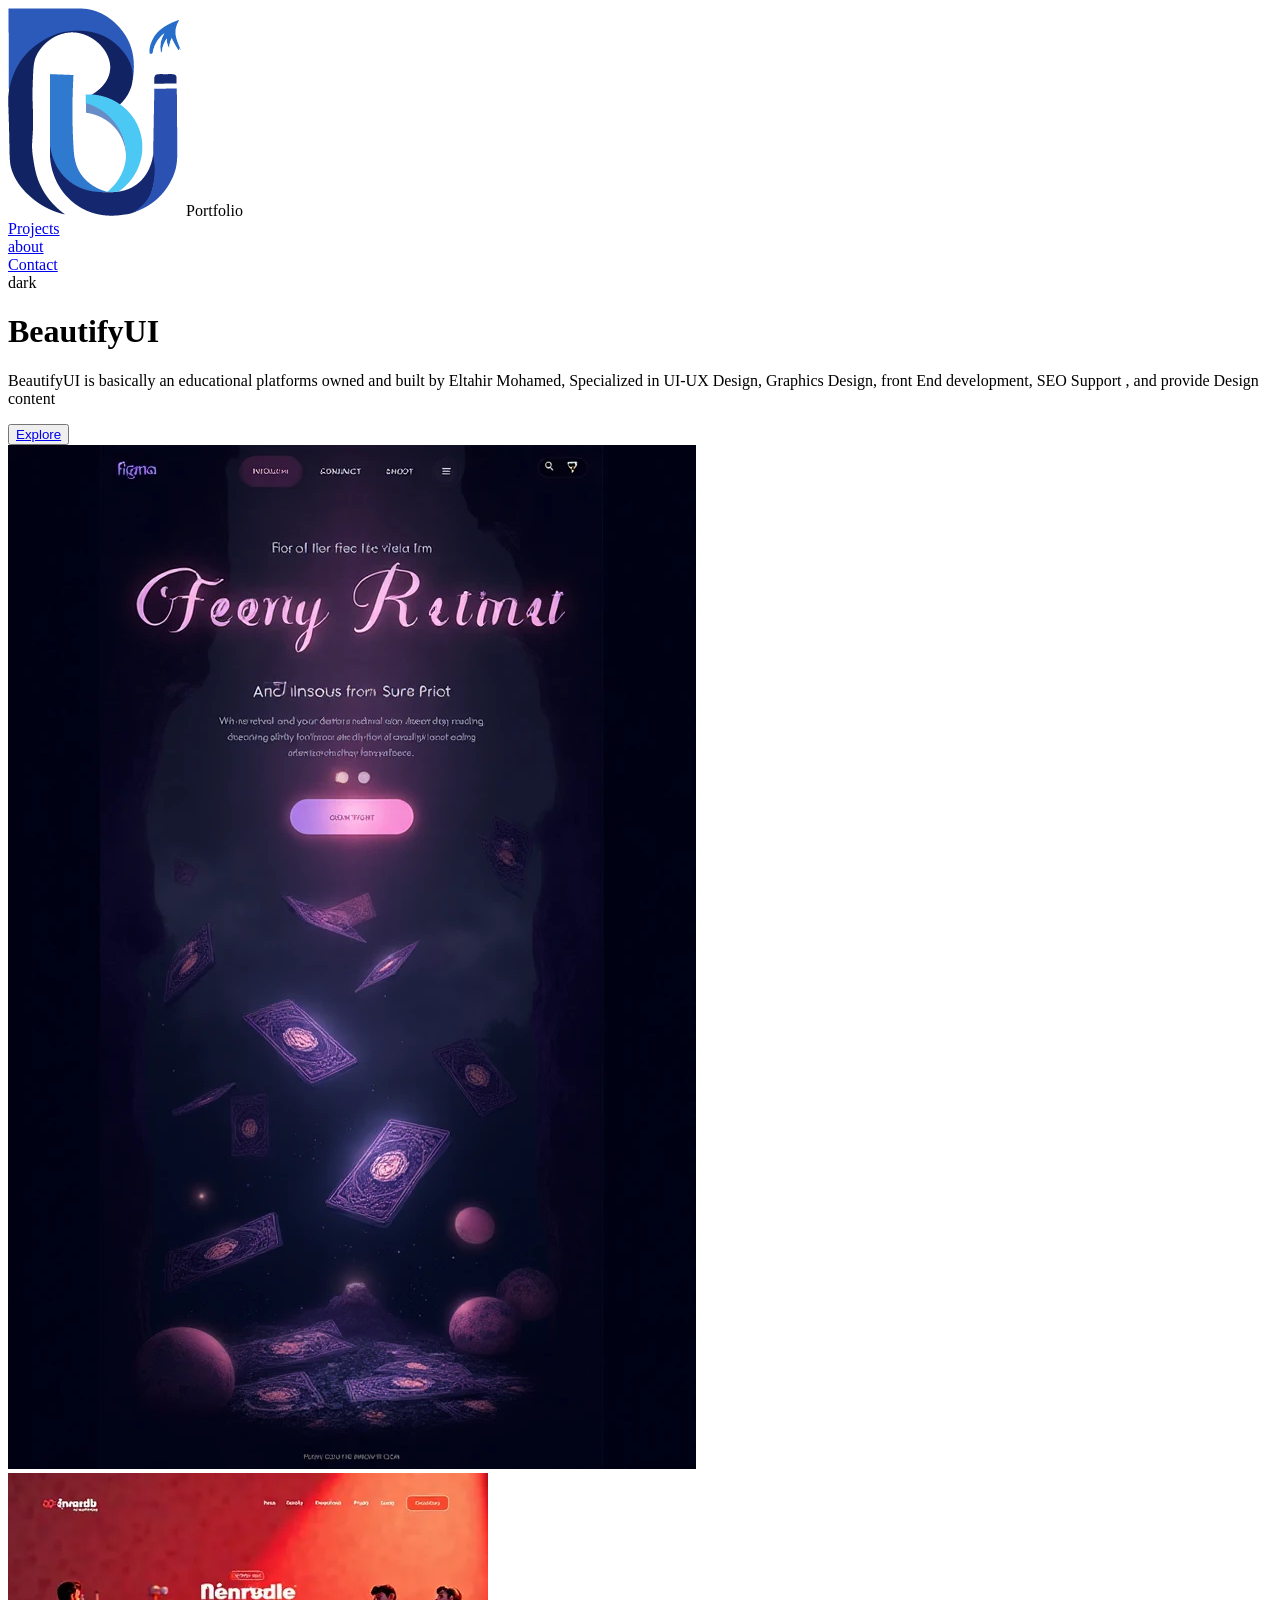
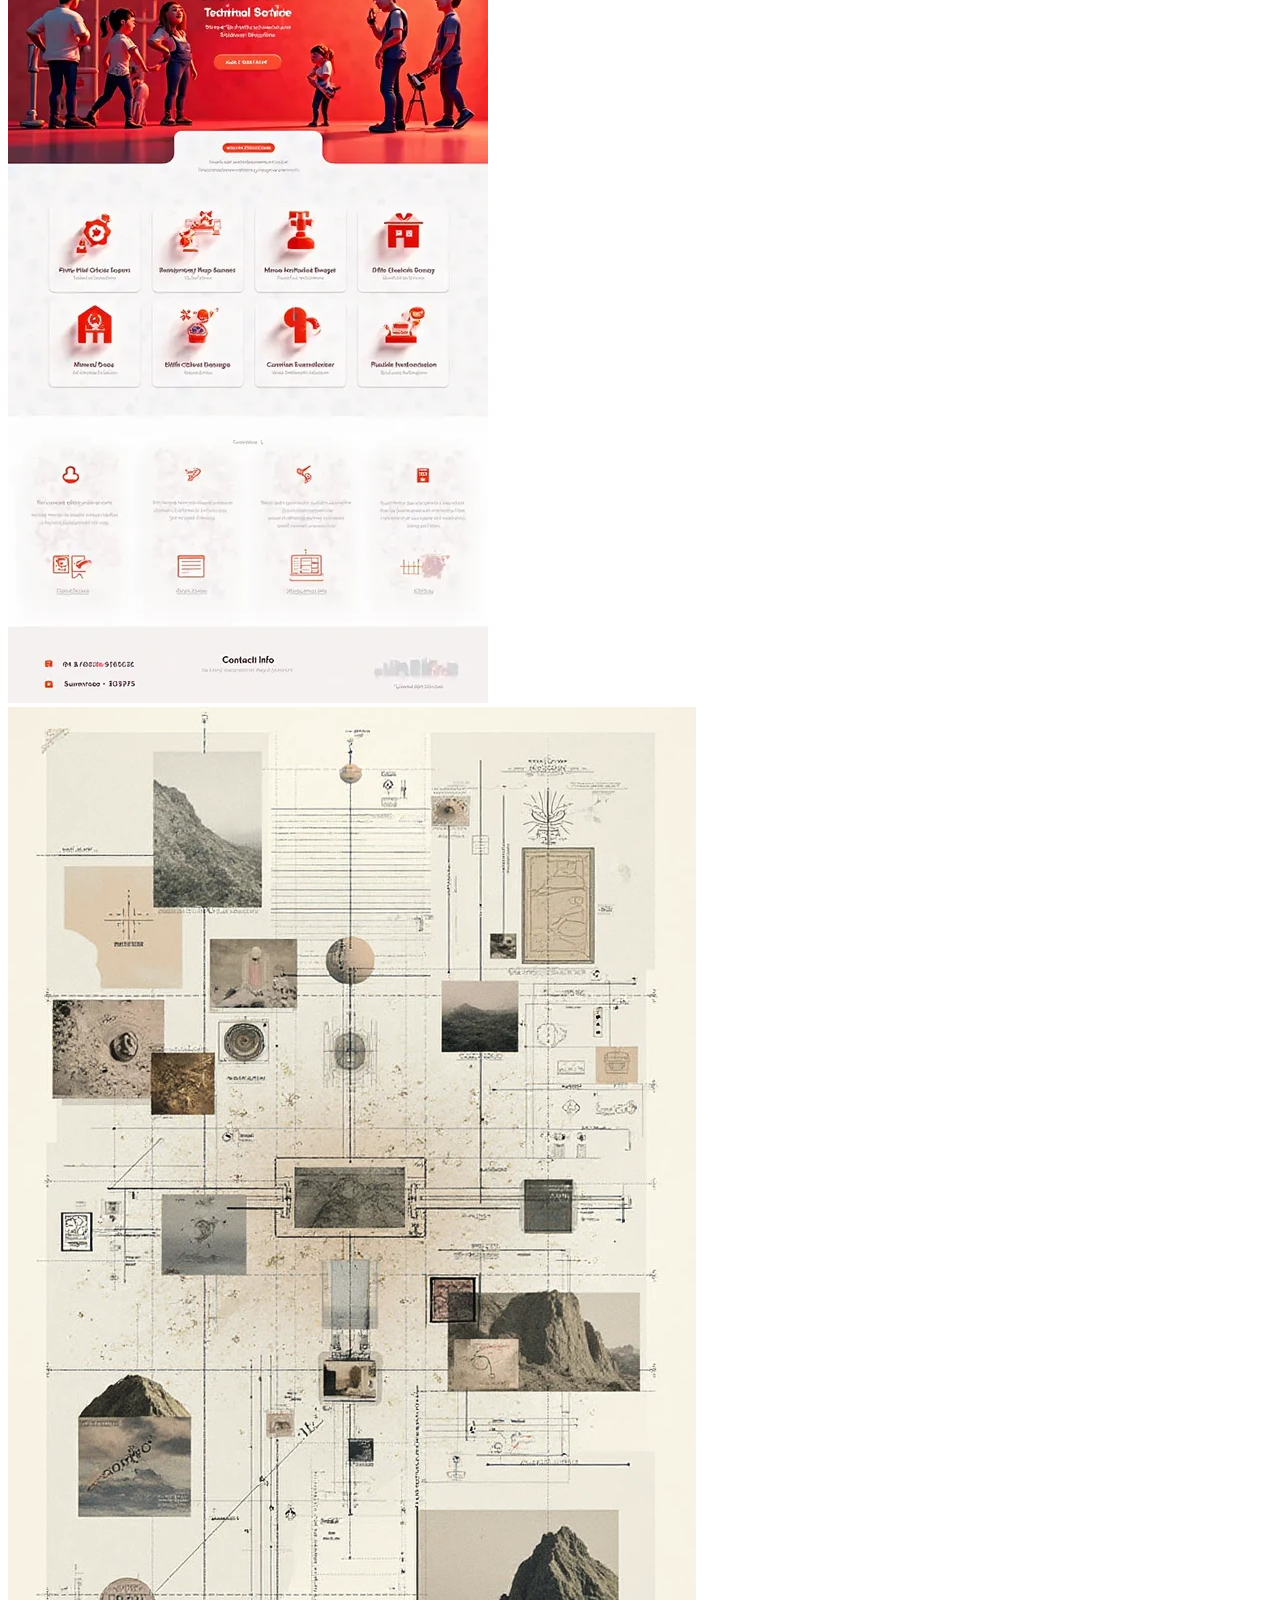
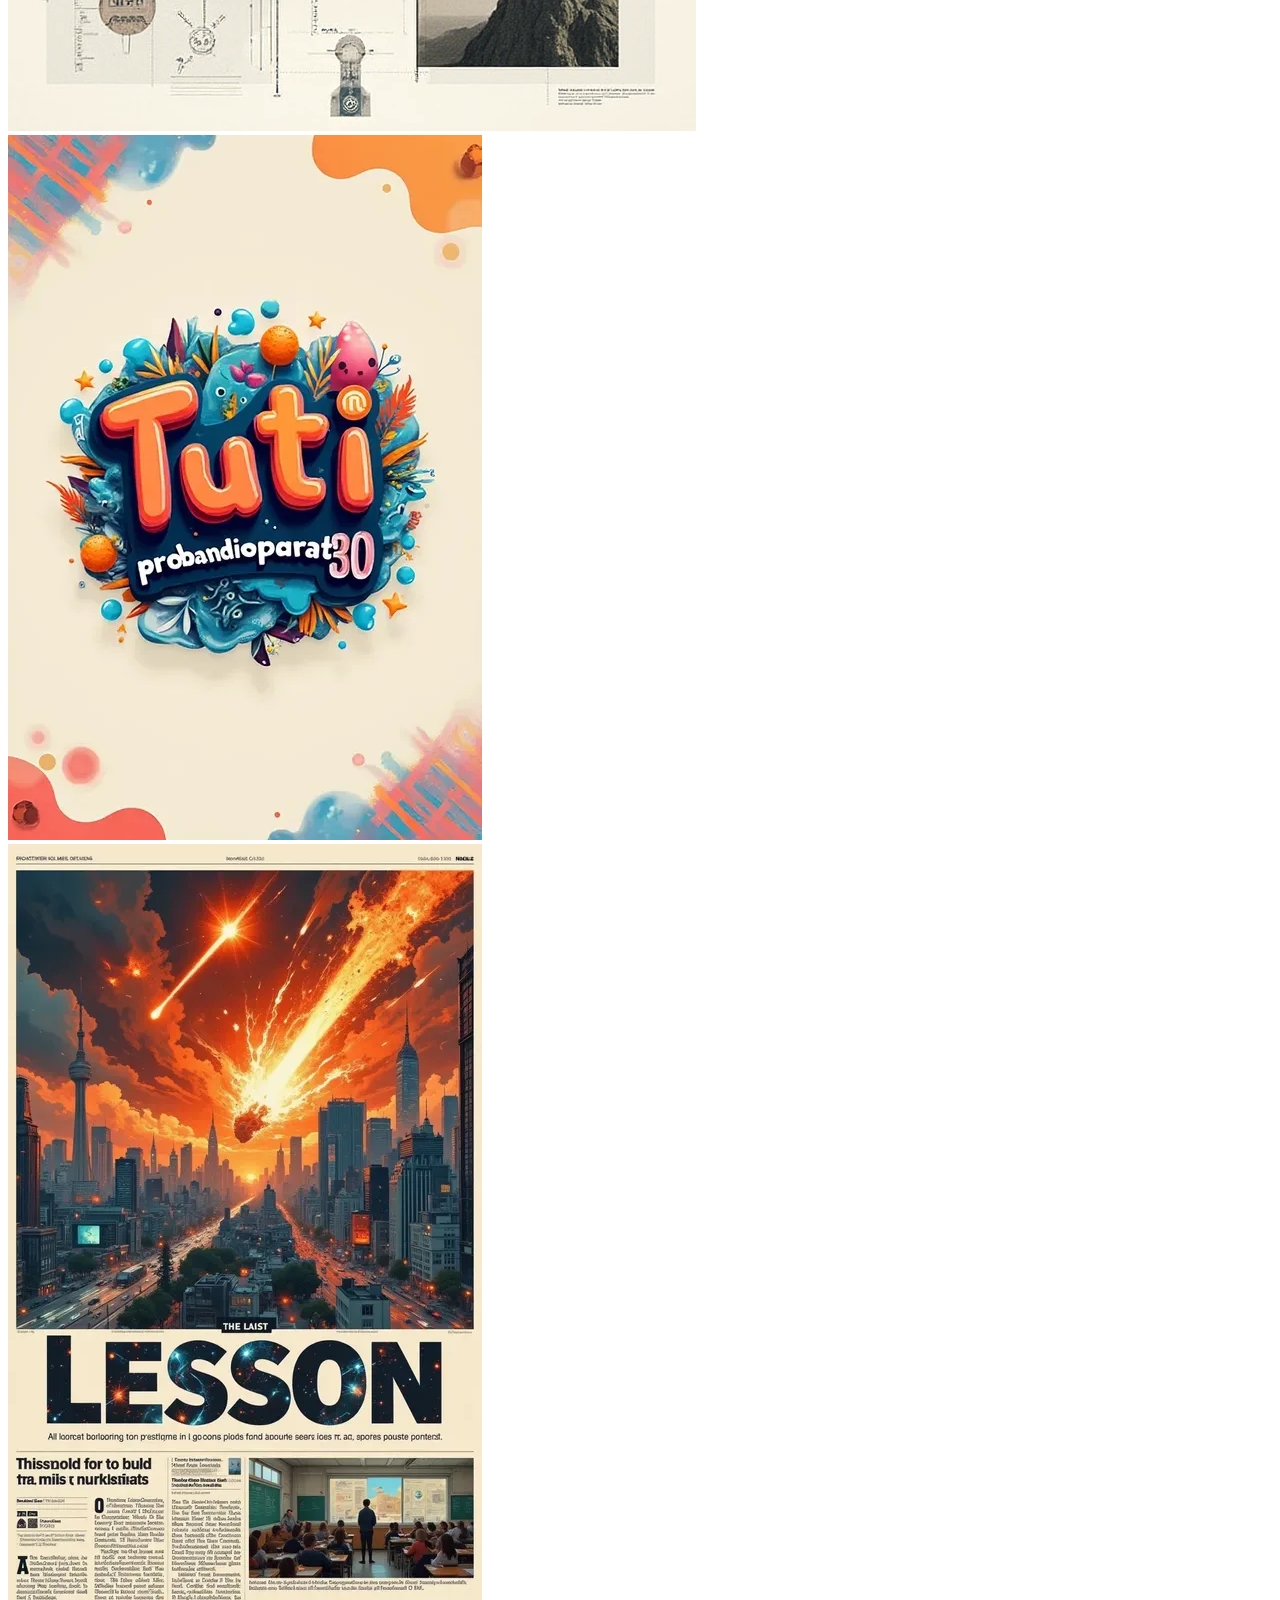
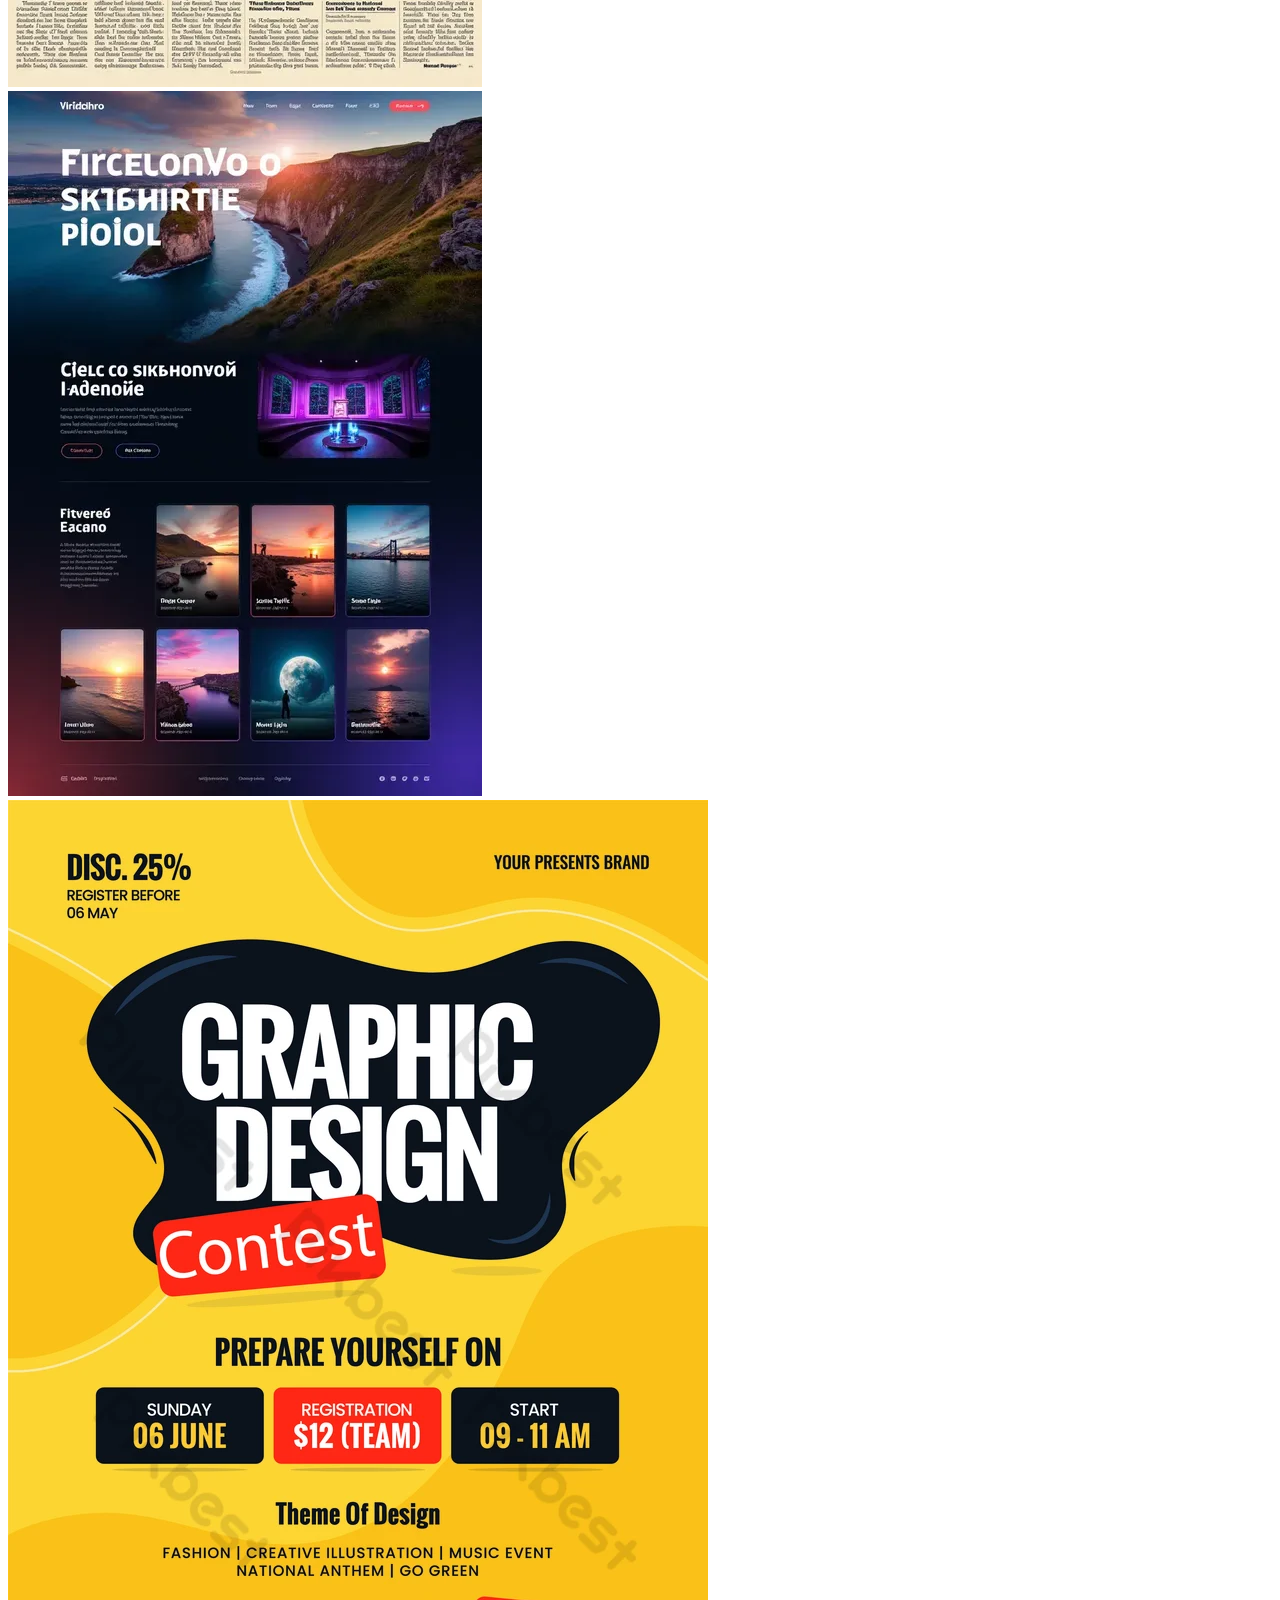
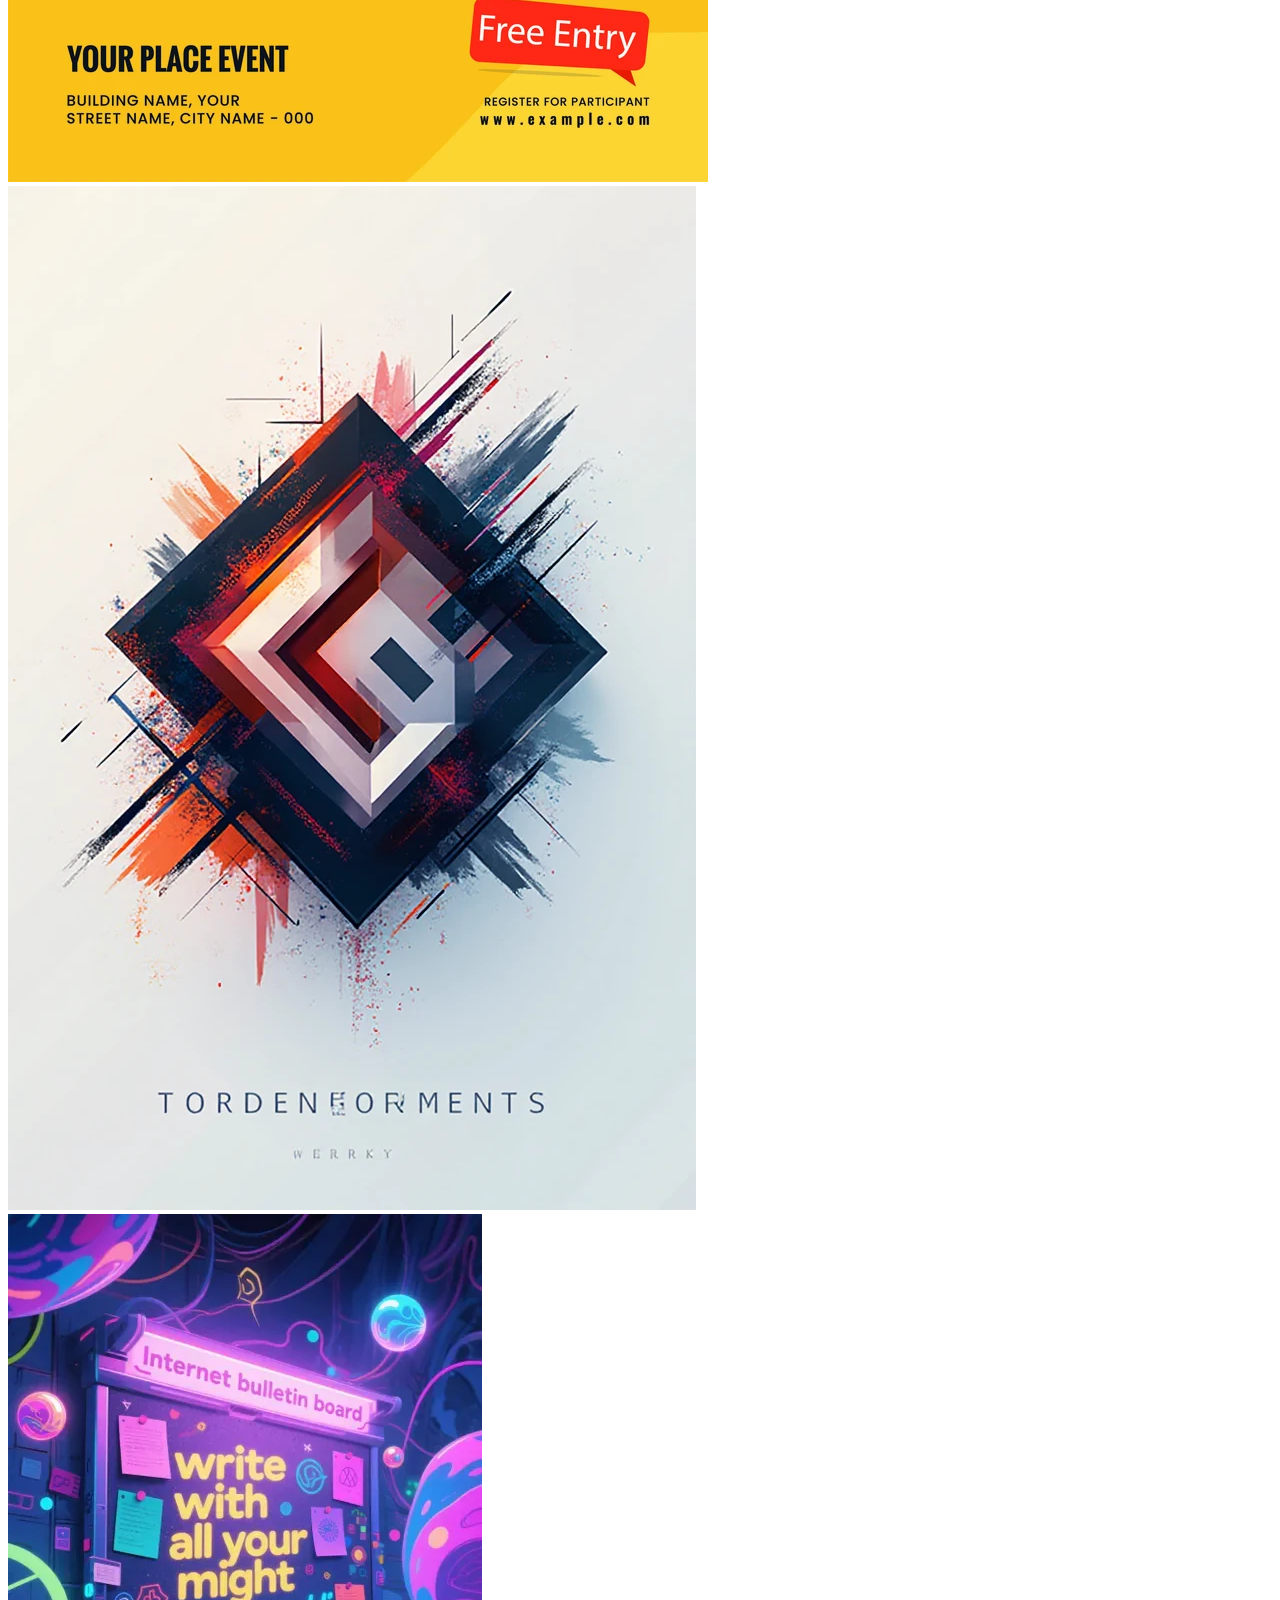
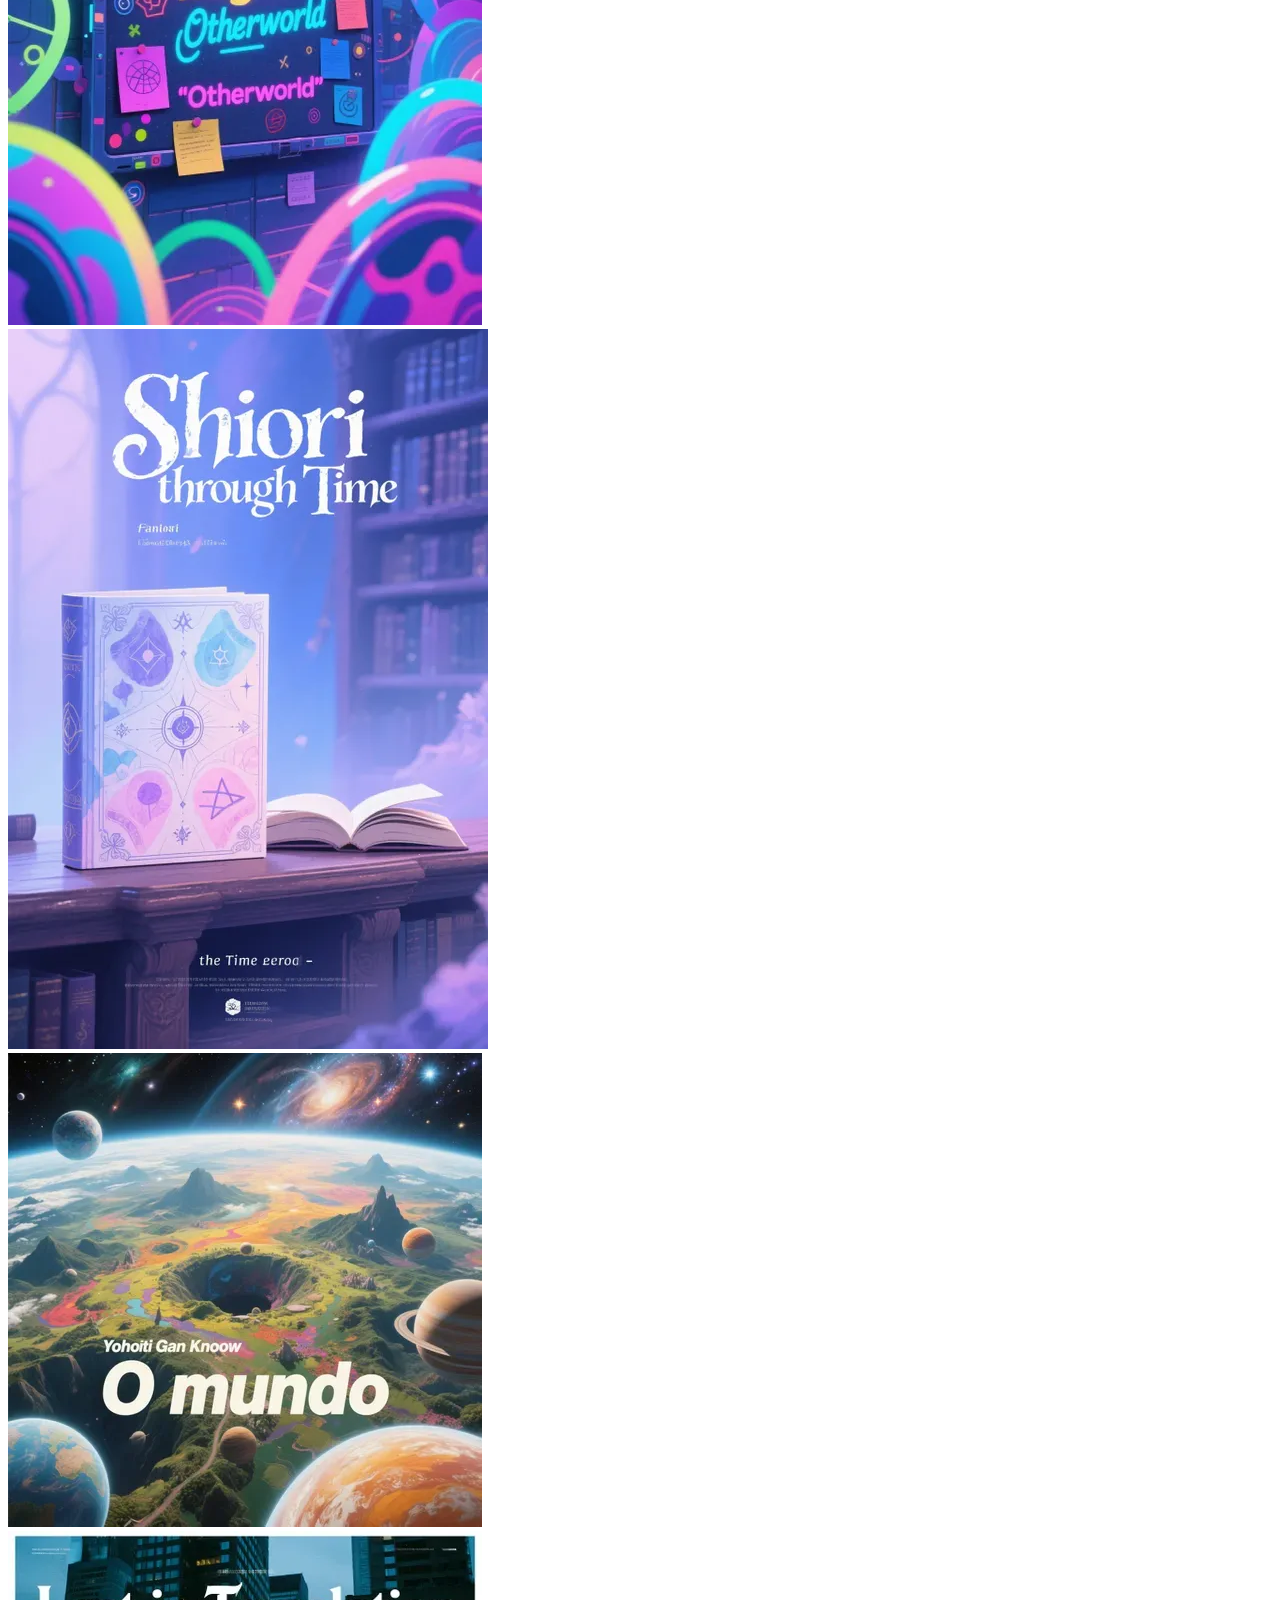
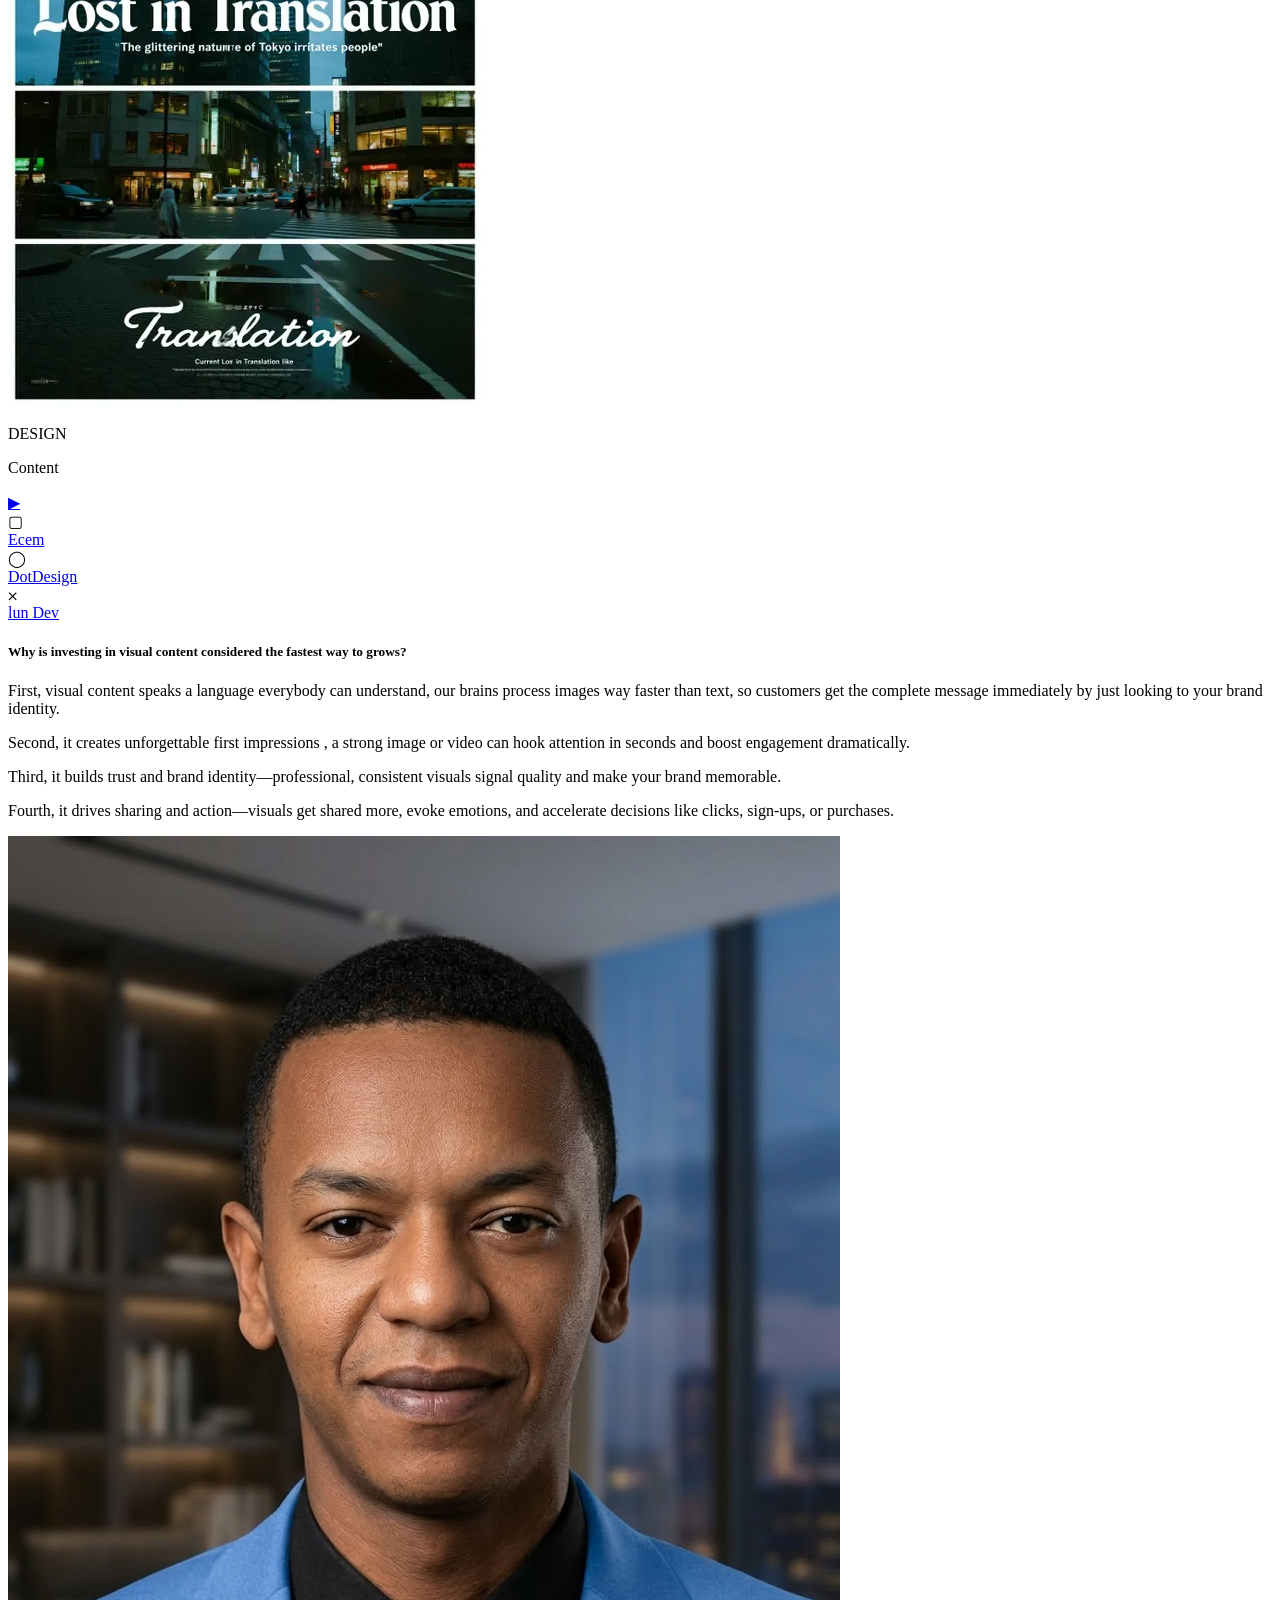
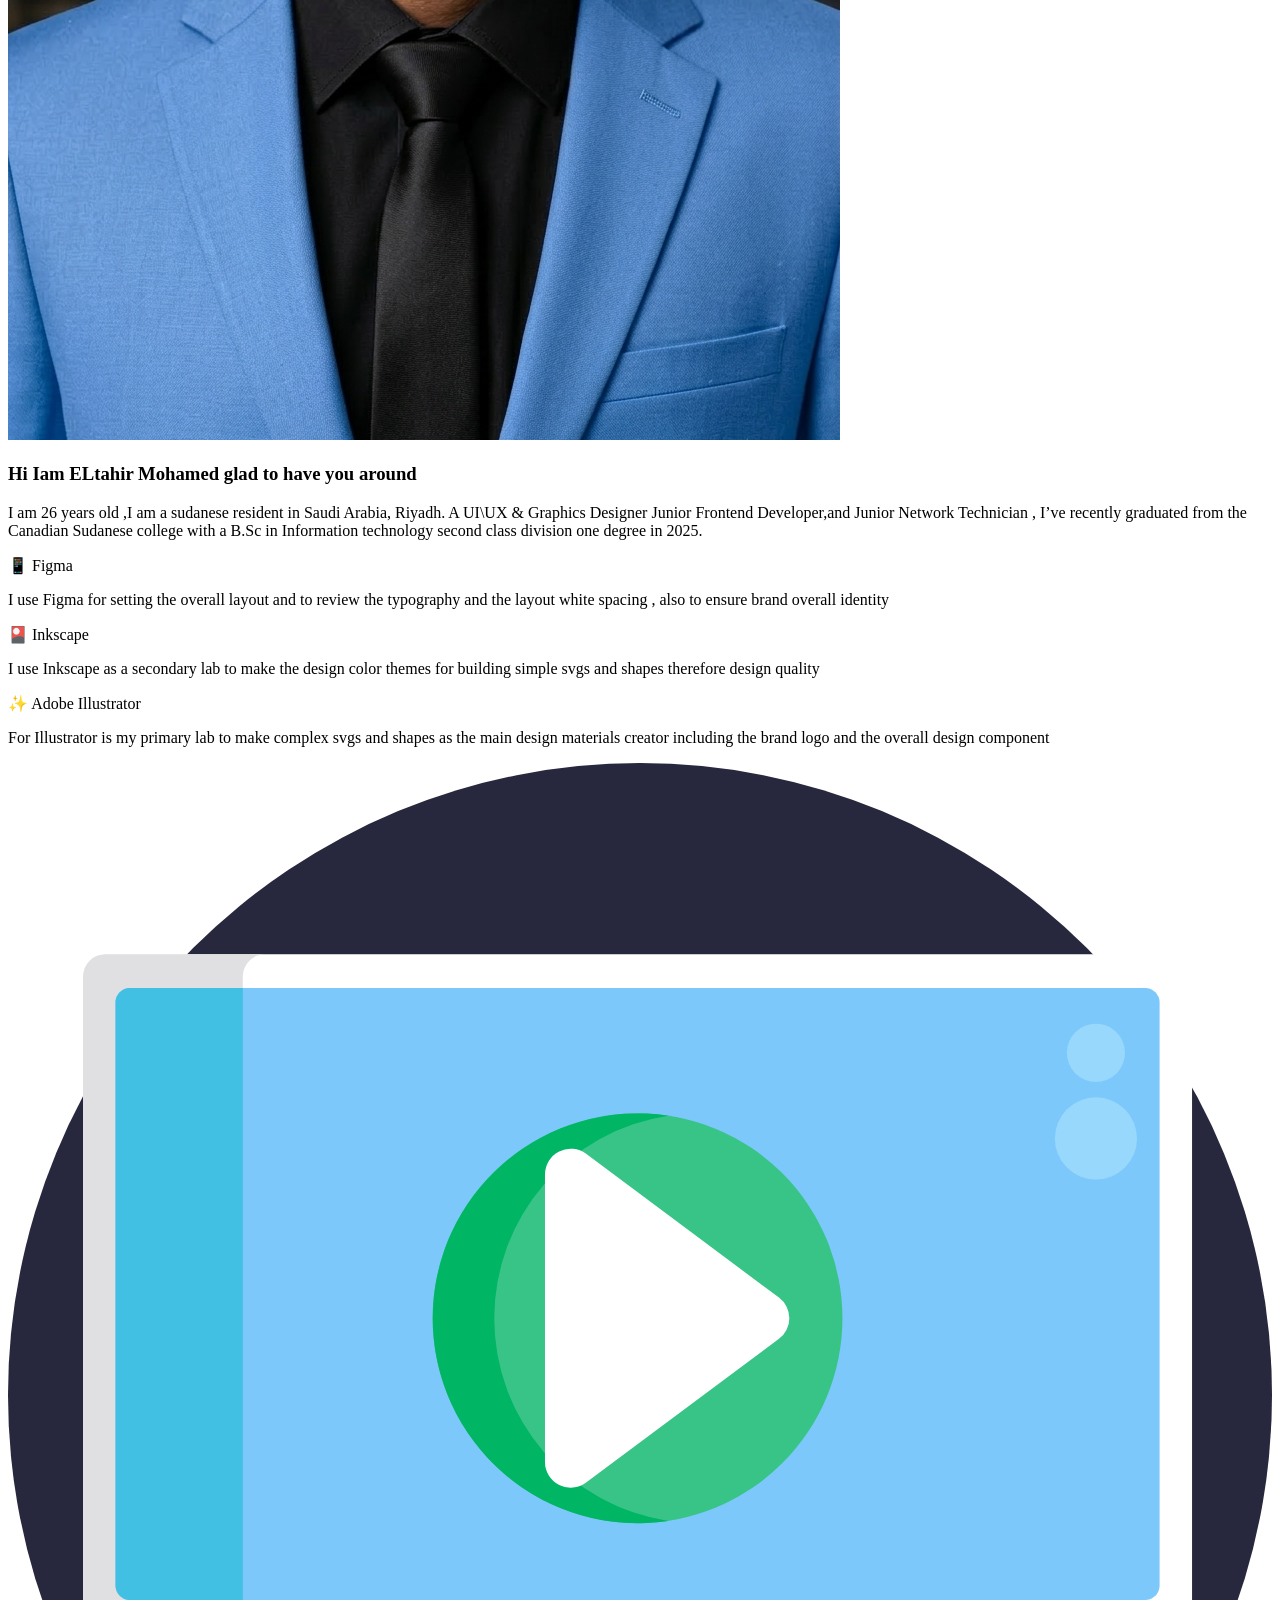
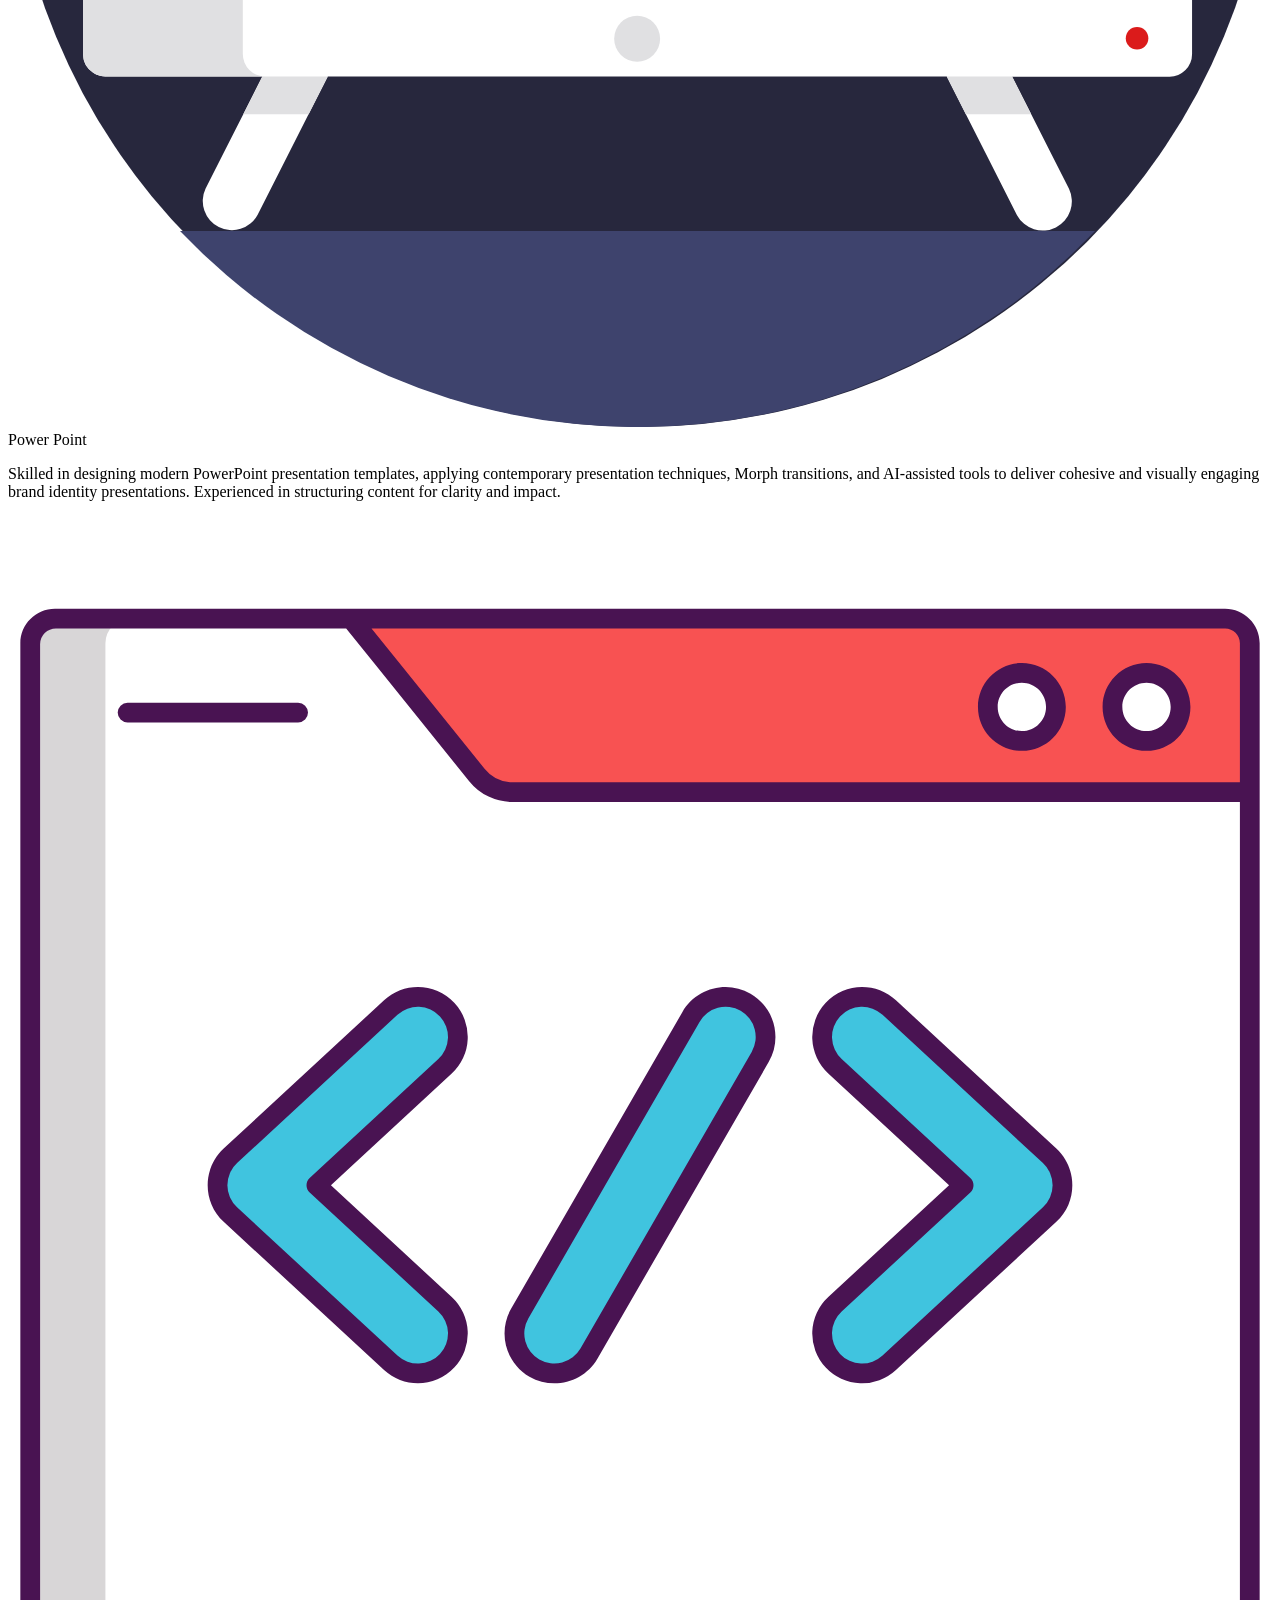
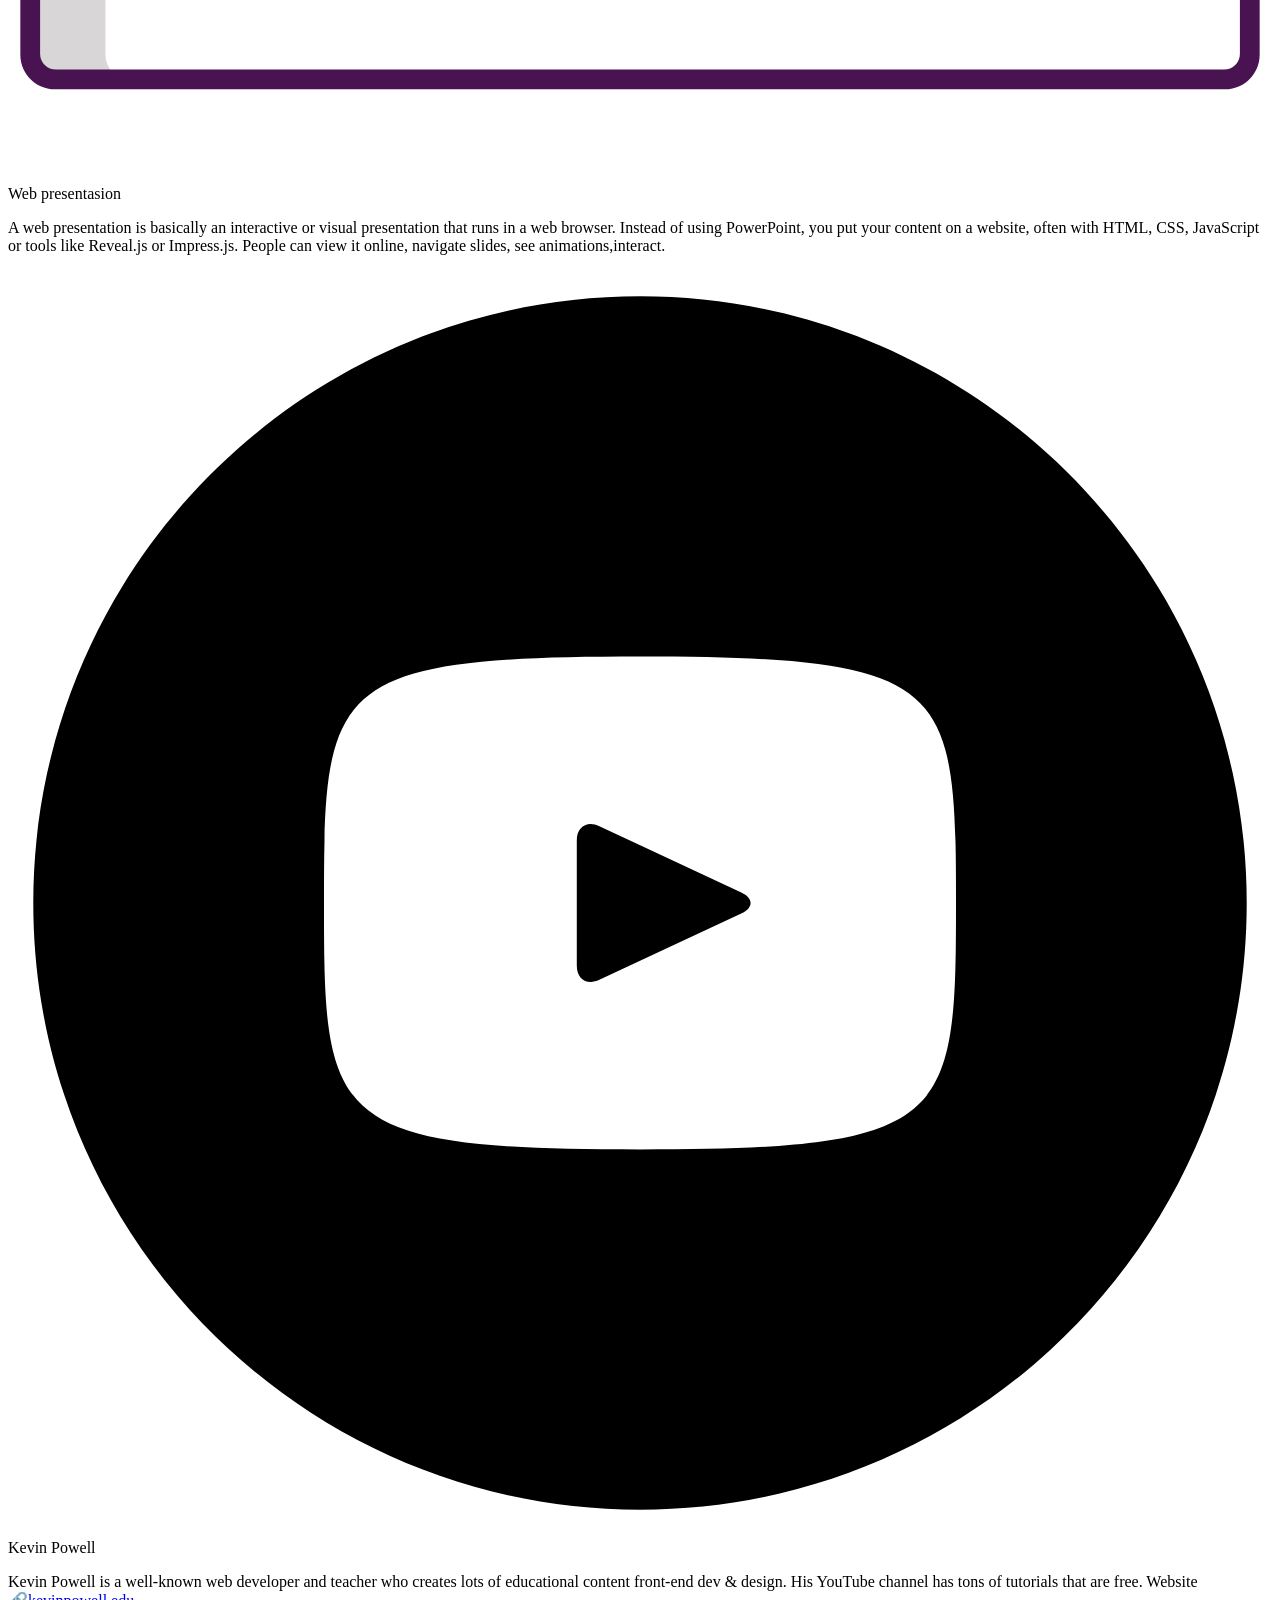
==== protofoilo/beautify-ui/index.html @ 2477319d "Refactor index.html with content and structure updates Updated stylesheet link and modified various " ====
<!DOCTYPE html>
 <html lang="en">
 <head>
    <meta charset="UTF-8">
    <meta name="viewport" content="width=device-width, initial-scale=1.0">
    <meta http-equiv="Content-Type" content="text/html;charset=UTF-8"> 
    <link rel="stylesheet" href="CSS/index.css">
    <title>BeautifyUI</title>
    <link rel="icon" href="BUI-images/BUI.png" type="image/x-icon">
 </head>
 <body>
    <div class="hawia">
        <div class="nav"> 
        <div class="portfolio se">             <img src="BUI-images/BUI.png" alt="">     <a>Portfolio</a>           </div>  
        <div class="Resent-designs se">             <a href="#pro">Projects</a>            </div>
        <div class="about-me se">                   <a href="#abo">about</a>            </div> 
        <div class="contact-me se">                 <a href="#fot">Contact</a>          </div> 
        <div class="theme"> <div class="Light-mood"><div class="mood">dark</div> </div> </div>
        </div>

        <div class="intro">
            <!-- <div class="right-part"></div>
            <div class="left-part"></div> -->
            <div class="max-holder">

            <div class="eltahir-brand">
            <h1>BeautifyUI</h1>
            <p>BeautifyUI is basically an educational platforms owned and built by Eltahir Mohamed, Specialized
                in UI-UX Design, Graphics Design, front End development, SEO Support , and provide Design content </p>
            <button><a href="https://www.youtube.com/@beautifyUI" target="_blank" rel="noopener"> Explore</a></button>
            </div>
            <div class="sliders">

                <div class="slider-hawia" id="slider1">
                    <div class="slider-track1">
                     <div class="slid1" style="--position:1;">   <img src="BUI-images/i1.webp" alt="">    </div>
                     <div class="slid1" style="--position:2;">   <img src="BUI-images/i2.webp" alt="">    </div>
                     <div class="slid1" style="--position:3;">   <img src="BUI-images/i3.webp" alt="">    </div>
                     <div class="slid1" style="--position:4;">   <img src="BUI-images/i4.webp" alt="">    </div>
                    </div>
                </div>

                <div class="slider-hawia" id="slider2">
                    <div class="slider-track2">
                     <div class="slid2" style="--position:1;">   <img src="BUI-images/i5.webp" alt="">    </div>
                     <div class="slid2" style="--position:2;">   <img src="BUI-images/i6.webp" alt="">    </div>
                     <div class="slid2" style="--position:3;">   <img src="BUI-images/i7.jpg" alt="">    </div>
                     <div class="slid2" style="--position:4;">   <img src="BUI-images/i8.webp" alt="">    </div>
                    </div>
                </div>

                <div class="slider-hawia" id="slider3">
                    <div class="slider-track3">
                     <div class="slid3" style="--position:1;">   <img src="BUI-images/i9.webp" alt="">    </div>
                     <div class="slid3" style="--position:2;">   <img src="BUI-images/i10.webp" alt="">    </div>
                     <div class="slid3" style="--position:3;">   <img src="BUI-images/i11.webp" alt="">    </div>
                     <div class="slid3" style="--position:4;">   <img src="BUI-images/i12.webp" alt="">    </div>
                    </div>
                </div>

            </div>
            </div>
        </div>

           <div class="design">
            
            <div class="headline"> 
                <div class="headline-lable"> <p class="p1">DESIGN</p> <P class="p2">Content</P> </div> 
                <div class="explore">
                 <a a href="https://www.youtube.com/@beautifyUI" target="_blank" rel="noopener">▶</a>
                </div>
            </div>
            <div class="end">
                <div class="sub-animation">
                <div class="sub-animation-track">
                    <div class="animates" style="--animate-position:1;">  ▢ </div>
                    <div class="animates" style="--animate-position:2;"> <a href="https://www.youtube.com/@ecemgokdogan" target="_blank"  rel="noopener">Ecem</a>  </div>
                    <div class="animates" style="--animate-position:3;">  ◯</div>
                    <div class="animates" style="--animate-position:4;"> <a href="https://dotdesign.me/" target="_blank"  rel="noopener">DotDesign</a> </div>
                    <div class="animates" style="--animate-position:5;">  ⨉ </div>
                    <div class="animates" style="--animate-position:6;"> <a href="https://www.youtube.com/@lundeveloper" target="_blank"  rel="noopener">lun Dev</a>  </div>
                </div>    
                </div>
                <div class="design-main"><h5>Why is investing in visual content considered the fastest way to grows?</h5> 
                <span></span><p>  First, visual content speaks a language everybody can understand,  our brains
                     process images way faster than text, so customers
                      get the complete message immediately by just looking to your brand identity.</p>

               <span></span><p>  Second, it creates unforgettable first impressions , a
               strong image or video can hook attention in seconds
               and boost engagement dramatically.
              </p>
               <span></span><p>  Third, it builds trust and brand identity—professional,
                 consistent visuals signal quality and make your brand memorable.
              </p>
              <span></span><p>   Fourth, it drives sharing and action—visuals get shared more,
                 evoke emotions, and accelerate decisions like clicks, sign-ups,
                  or purchases.
              </p>
            </div>
            </div>
           </div>

        <div class="heder"> 
              <!-- //screen btns & style   start// -->
         <div class="heder-hawia"id="abo">
            
              <!-- //screen btns & style   end// -->

             <!-- overall screen content start -->
            <div class="screen-holder" >      
            <div class="screen">
                 <!-- //about me   start// -->
            <div class="screen-content">  
            <img src="BUI-images/taher v3.png" class="my-picture" alt="">
            <div class="my-info">
                    <h3>Hi Iam ELtahir Mohamed glad to have you around</h3>
                    <p>I am 26 years old ,I am a  sudanese resident in Saudi Arabia, Riyadh.
                      A UI\UX & Graphics Designer Junior Frontend Developer,and Junior Network Technician ,
                       I’ve recently graduated from the Canadian Sudanese college with a B.Sc in Information 
                       technology second class division one degree in 2025.</p>
            </div>   
                <!-- //about me        end// -->


                 <!-- //design tools   start// -->
            <div class="sccreen-content2"> 
              <div class="G-D-i1">
                <span>📱</span>
                <span class=".s2" > Figma </span> 
                <p>I use Figma for setting the overall layout
                and to review the typography and the layout white
                 spacing , also to ensure brand overall identity </p>
                </div>

               <div class="G-D-i2"> 
               <span>🎴</span>
               <span class=".s2"> Inkscape </span=>
               <p> 
                I use Inkscape as a secondary lab to make
                 the design color themes for building simple
                  svgs and shapes therefore design quality </p> 
               </div>

               <div class="G-D-i3"> 
               <span>✨</span>
               <span class=".s2">Adobe Illustrator</span> 
               <p>For Illustrator is my primary lab to make
               complex svgs and shapes as the main design materials 
               creator including the brand logo and the overall design
               component </p>     
               </div>
                 <!-- //design tools   end// -->

                <!-- //Presentaions   start// -->
                  
                <div class="Presentaions1">
                <span> <svg xmlns="http://www.w3.org/2000/svg" viewBox="0 0 512 512"><defs><style>.cls-3{fill:#fff}.cls-4{fill:#e0e0e2}.cls-8{fill:#97d8fc}</style></defs><circle cx="256" cy="256" r="256" style="fill:#27273d" id="BULINE"/><g id="Icons"><path d="M440.33 432.62a256 256 0 0 1-370.66 0z" style="fill:#3e436d"/><path class="cls-3" d="M479.62 86.53V361a9.08 9.08 0 0 1-9.09 9.08h-63.79l7.73 15.26 15.3 30.18a11.81 11.81 0 0 1-21.06 10.68L388 385.29 380.26 370H129.53l-7.74 15.26-20.72 40.86A11.81 11.81 0 0 1 80 415.47l15.3-30.18L103 370H39.48a9.55 9.55 0 0 1-2.28-.27l-.85-.27a2.37 2.37 0 0 1-.41-.17 8.34 8.34 0 0 1-.8-.38 7.17 7.17 0 0 1-.75-.46 9.09 9.09 0 0 1-4-7.53V86.53a9.09 9.09 0 0 1 9.1-9.09h431.04a9.08 9.08 0 0 1 9.09 9.09z"/><path class="cls-4" d="M104.21 370H39.48a9.1 9.1 0 0 1-9.1-9.1V86.53a9.11 9.11 0 0 1 9.1-9.1h64.73a9.11 9.11 0 0 0-9.1 9.1v274.41a9.1 9.1 0 0 0 9.1 9.06z"/><circle class="cls-4" cx="254.84" cy="354.71" r="9.3"/><circle cx="457.34" cy="354.55" r="4.57" style="fill:#db1b1b"/><rect x="43.54" y="91.1" width="422.93" height="247.91" rx="5.86" style="fill:#7cc8fb"/><path d="M95.11 91.1V339H49.4a5.86 5.86 0 0 1-5.85-5.87V97a5.85 5.85 0 0 1 5.85-5.9z" style="fill:#41c0e3"/><path class="cls-4" d="m129.53 370.03-7.73 15.26H95.31l7.74-15.26h26.48zM414.47 385.29h-26.48l-7.73-15.26h26.48l7.73 15.26z"/><circle class="cls-8" cx="440.68" cy="152.07" r="16.65"/><circle class="cls-8" cx="440.68" cy="117.38" r="11.8"/><circle cx="255" cy="224.9" r="83" style="fill:#38c487"/><path d="M267.5 307a83 83 0 1 1 0-164.12 83 83 0 0 0 0 164.12z" style="fill:#00b564"/><path class="cls-3" d="M217.51 166.67v116.45a10.43 10.43 0 0 0 16.66 8.36l78.12-58.22a10.43 10.43 0 0 0 0-16.73l-78.12-58.22a10.43 10.43 0 0 0-16.66 8.36z"/></g></svg> </span>
                <span span class="2">Power Point</span> 
                 <p>Skilled in designing modern PowerPoint presentation templates, applying 
                    contemporary presentation techniques, Morph transitions, and AI-assisted 
                    tools to deliver cohesive and visually engaging brand identity presentations.
                     Experienced in structuring content for clarity and impact.  </p> 
                </div>
                <div class="Presentaions2">                   
                </div>
                <div class="Presentaions3">
                    <span> <svg version="1.1" id="Layer_1" xmlns="http://www.w3.org/2000/svg" x="0" y="0" viewBox="0 0 256 256" style="enable-background:new 0 0 256 256" xml:space="preserve"><style>.st5{fill:#fff}.st7{fill:#40c4df}.st8{fill:#491352}</style><path d="M246.5 235.439H9.5a5 5 0 0 1-5-5V25.561a5 5 0 0 1 5-5h237a5 5 0 0 1 5 5V230.44a5 5 0 0 1-5 4.999z" style="fill:#f85252"/><path d="M251.5 55.74v174.7c0 2.76-2.24 5-5 5H9.5c-2.76 0-5-2.24-5-5V25.56c0-2.76 2.24-5 5-5h59.95l25.51 31.7a9.345 9.345 0 0 0 7.28 3.48H251.5z" style="fill:#d8d6d7"/><path class="st5" d="M251.5 55.74v174.7a5 5 0 0 1-5 5H24.73a5 5 0 0 1-5-5V25.56a5 5 0 0 1 5-5h44.72l25.51 31.7a9.345 9.345 0 0 0 7.28 3.48H251.5z"/><path class="st7" d="M167.041 170.863a8.094 8.094 0 0 1 .448-11.44l26.054-24.089-26.054-24.089c-3.284-3.035-3.484-8.157-.448-11.44s8.156-3.485 11.44-.448l32.484 30.032c3.462 3.201 3.467 8.684 0 11.889l-32.484 30.032a8.094 8.094 0 0 1-11.44-.447zM77.519 171.311l-32.484-30.032c-3.462-3.201-3.467-8.684 0-11.889l32.484-30.032a8.094 8.094 0 0 1 11.44.448 8.094 8.094 0 0 1-.448 11.44l-26.054 24.089 26.054 24.089a8.096 8.096 0 1 1-10.992 11.887zM106.612 172.378a8.096 8.096 0 0 1-2.963-11.059l34.68-60.066a8.096 8.096 0 0 1 14.022 8.096l-34.68 60.066a8.096 8.096 0 0 1-11.059 2.963z"/><circle class="st5" cx="205.342" cy="38.457" r="6.896"/><circle class="st5" cx="230.584" cy="38.457" r="6.896"/><path class="st8" d="M165.572 172.221a10.088 10.088 0 0 0 14.266.559l32.483-30.032c4.316-3.988 4.319-10.836 0-14.827l-32.482-30.032c-4.014-3.713-10.41-3.612-14.267.558a10.088 10.088 0 0 0 .559 14.266l24.465 22.621-24.465 22.621a10.089 10.089 0 0 0-.559 14.266zm3.274-11.329 26.054-24.089a2 2 0 0 0 0-2.937l-26.054-24.089a6.09 6.09 0 0 1-.336-8.613 6.091 6.091 0 0 1 8.613-.337l32.483 30.032a6.092 6.092 0 0 1 0 8.952l-32.483 30.033a6.091 6.091 0 0 1-8.613-.337 6.092 6.092 0 0 1 .336-8.615zM90.428 98.448c-3.781-4.09-10.16-4.357-14.266-.559l-32.483 30.032c-4.316 3.988-4.319 10.836 0 14.827l32.483 30.032c4.029 3.727 10.422 3.599 14.266-.559a10.088 10.088 0 0 0-.559-14.266l-24.465-22.621 24.465-22.62a10.089 10.089 0 0 0 .559-14.266zm-3.274 11.329L61.1 133.866a2 2 0 0 0 0 2.937l26.054 24.09a6.09 6.09 0 0 1 .336 8.613 6.087 6.087 0 0 1-8.613.338L46.394 139.81a6.092 6.092 0 0 1 0-8.952l32.484-30.033a6.091 6.091 0 0 1 8.612.337 6.093 6.093 0 0 1-.336 8.615zM105.612 174.11c4.824 2.782 11.008 1.123 13.791-3.695l34.681-60.066c2.782-4.821 1.124-11.008-3.697-13.791-4.82-2.781-11.005-1.123-13.79 3.696l-34.681 60.066c-2.782 4.821-1.124 11.007 3.696 13.79zm-.231-11.791 34.68-60.065a6.105 6.105 0 0 1 8.327-2.232 6.103 6.103 0 0 1 2.231 8.327l-34.681 60.066a6.103 6.103 0 0 1-8.326 2.231 6.104 6.104 0 0 1-2.231-8.327z"/><path class="st8" d="M246.5 18.561H9.5c-3.859 0-7 3.14-7 7v204.878c0 3.86 3.141 7 7 7h237c3.859 0 7-3.14 7-7V25.561c0-3.86-3.141-7-7-7zm3 211.659a3.223 3.223 0 0 1-3.22 3.219H9.72a3.223 3.223 0 0 1-3.22-3.219V25.78a3.223 3.223 0 0 1 3.22-3.219h58.771L93.404 53.51a11.283 11.283 0 0 0 8.831 4.229H249.5V230.22zm0-176.481H102.235a7.308 7.308 0 0 1-5.716-2.737L73.626 22.561H246.5c1.654 0 3 1.346 3 3v28.178z"/><path class="st8" d="M60.76 39.618a2 2 0 0 0-2-2H24.217a2 2 0 0 0 0 4H58.76a2 2 0 0 0 2-2zM205.343 29.561c-4.905 0-8.896 3.991-8.896 8.896 0 4.905 3.991 8.896 8.896 8.896s8.896-3.991 8.896-8.896c0-4.905-3.991-8.896-8.896-8.896zm0 13.793c-2.7 0-4.896-2.196-4.896-4.896s2.196-4.896 4.896-4.896 4.896 2.197 4.896 4.896-2.196 4.896-4.896 4.896zM230.584 29.561c-4.905 0-8.896 3.991-8.896 8.896 0 4.905 3.99 8.896 8.896 8.896s8.896-3.991 8.896-8.896c0-4.905-3.991-8.896-8.896-8.896zm0 13.793c-2.699 0-4.896-2.196-4.896-4.896s2.196-4.896 4.896-4.896c2.7 0 4.896 2.197 4.896 4.896s-2.196 4.896-4.896 4.896z"/></svg></span>
                 <span class="ps2">Web presentasion</span> 
                 <p> A web presentation is basically an interactive or visual presentation
                 that runs in a web browser. Instead of using PowerPoint, you put your content
                  on a website, often with HTML, CSS, JavaScript
                  or tools like Reveal.js or Impress.js. People can view it online,
                   navigate slides, see animations,interact.</p> 
                </div>
                <!-- //Presentaions   end// -->

                <!-- //Resources   start// -->
                <div class="my-resources">
                    <div class="kevin">
                    <span> <a href="https://www.youtube.com/KevinPowell" target="_blank"  rel="noopener"> <svg  viewBox="0 0 20 20" xmlns="http://www.w3.org/2000/svg"><g id="SVGRepo_bgCarrier" stroke-width="0"></g><g id="SVGRepo_tracerCarrier" stroke-linecap="round" stroke-linejoin="round"></g><g id="SVGRepo_iconCarrier"><path d="M11.603 9.833L9.357 8.785C9.161 8.694 9 8.796 9 9.013v1.974c0 .217.161.319.357.228l2.245-1.048c.197-.092.197-.242.001-.334zM10 .4C4.698.4.4 4.698.4 10s4.298 9.6 9.6 9.6 9.6-4.298 9.6-9.6S15.302.4 10 .4zm0 13.5c-4.914 0-5-.443-5-3.9s.086-3.9 5-3.9 5 .443 5 3.9-.086 3.9-5 3.9z"></path></g></svg> </a> </span>
                    <span class=".s2">Kevin Powell</span>
                    <p>Kevin Powell is a well‑known web developer and teacher who creates
                         lots of educational content front‑end  dev & design.
                         His YouTube channel has tons of tutorials that are free.
                         Website <br>🔗<a href="https://www.kevinpowell.co/" target="_blank"  rel="noopener">kevinpowell.edu</a> <br>
                        — he lists his courses and learning materials, including premium
                         and free content aimed at helping people level up their front‑end skills.</p>
                    </div>
                    <div class="elzero">
                        <span> <a href="https://www.youtube.com/@ElzeroWebSchool" target="_blank"  rel="noopener"> <svg  viewBox="0 0 20 20" xmlns="http://www.w3.org/2000/svg"><g id="SVGRepo_bgCarrier" stroke-width="0"></g><g id="SVGRepo_tracerCarrier" stroke-linecap="round" stroke-linejoin="round"></g><g id="SVGRepo_iconCarrier"><path d="M11.603 9.833L9.357 8.785C9.161 8.694 9 8.796 9 9.013v1.974c0 .217.161.319.357.228l2.245-1.048c.197-.092.197-.242.001-.334zM10 .4C4.698.4.4 4.698.4 10s4.298 9.6 9.6 9.6 9.6-4.298 9.6-9.6S15.302.4 10 .4zm0 13.5c-4.914 0-5-.443-5-3.9s.086-3.9 5-3.9 5 .443 5 3.9-.086 3.9-5 3.9z"></path></g></svg> </a> </span>
                        <span class=".s2">Elzero Web School</span>
                        <p>Elzero Web School is one of the most recognized
                        Arabic-language web development educational platforms.
                         provides courses on topics like HTML, CSS, JavaScript, PHP.
                         Official website : <br> <a href="https://elzero.org/" target="_blank"  rel="noopener">🔗elzero.org</a> <br>where you can
                          find learning tracks, study plans, interactive coding lessons ,along with 
                        frameworks and practical projects, for developers.
                        </p>
                    </div>
               </div>
                <!-- //Resources   end// -->
                        
                </div>
                </div>
                </div>           
                </div>

                <div class="tab">
            <div  class="a1-holder">           <a class="a1">About me</a>             </div>
            <div  class="a2-holder">           <a class="a2">Design Tools</a>         </div>
            <div  class="a3-holder">           <a class="a3">Presentasions</a>         </div>
            <div  class="a4-holder">           <a class="a4">Resources</a>            </div>
            </div>
                </div>
            </div>
            <!-- overall screen content start -->
              
        <div class="projects" id="pro">
           <!-- <div class="h11"> <h1>projects</h1></div>

            <div class="tera-lnks">
    <div class="te ">TeraBox Links</div>
     <div class="G-D-projects yo">  <a href="https://1024terabox.com/s/18JevjY4abIQYsr1hOax7xQ" target="_blank"  rel="noopener"> Graphics Design Projects </a>  </div>
     <div class="UI-UX-projects yo"> <a href="https://1024terabox.com/s/1jEVaaZZexcRk0dky7vWKYA" target="_blank"  rel="noopener"> UI-UX Projects</a> </div>
     <div class="Networking-projects yo"> <a href="https://1024terabox.com/s/17OSDhTUJT_NoD9mx2TAuwA" target="_blank"  rel="noopener">Networking Projects</a> </div>
            </div>

     <div class="Tera-IMG"><img src="BUI-images/tera.webp" alt=""> </div> -->

             <div class="dot-slider">
                <div class="d1"></div>
                <div class="d2"></div>
                <div class="d3"></div>
             </div>
             
            <div class="web-pages">
          
                <div class="apps">
                      <div class="web-guide">
                 <p>those are real web pages you can interact with</p> 
                 <a class="wga"> got it </a>
            </div>
             <div class="one-product">
                <iframe src="https://beautify-ui-qr-code-gen.vercel.app" frameborder="0">
                </iframe>

             </div>
                 <div class="promo">
                   <iframe src="https://phone-one-opal.vercel.app" frameborder="0"></iframe>  
                 </div>
             <div class="product-gallary">
                <iframe src="https://phone-one-installment.vercel.app" frameborder="0" style="content: 'comming soon';"> coming soon </iframe>
             </div>

                </div>
            </div>

             <div class="design-gallary">
                
            <div class="tera-lnks">
    <div class="te ">TeraBox Link</div>

    <div class="l1"><a href="https://1024terabox.com/s/175cmydbNyUh5UeVPpgEPTA" target="_blank"  rel="noopener"> Graphics design </a></div>
   <div class="l2"><a href="https://1024terabox.com/s/1Xbh73X72bPCF-Zphlty3Rw" target="_blank"  rel="noopener"> Motion graphic </a></div>
   <div class="l2"><a href="https://1024terabox.com/s/1XDOyZeLED-8Yq8F8l6TOkw" target="_blank"  rel="noopener"> MY Certificate`s </a></div>
             </div>

           </div>
        </div>

           <!-- animate start -->
    <div class="animate">

        <section class="one">
     <div class="q">
                <h4>visual content in support SEO and increase audience reach</h4> 
                <p>written by Eltahir mohamed</p> 
               </div>
               <p><span>H</span>ow Visual Content Drives SEO and Reach ?

               In today’s fast-paced digital landscape, capturing
                attention is no longer optional—it is essential. 
                Users are exposed to thousands of messages every day,
                and within seconds they decide whether to stay, engage
               , or scroll away.
               This is where visual content becomes a powerful strategic tool.
               Beyond aesthetics, visuals play a critical role in search engines
               optimization (SEO), user experience, and brand discoverability.
               When designed and optimized correctly, visual content not only
               enhances how audiences interact with a website but also strengthens
               how search engines evaluate and rank it.
               The following points explain how visual content supports SEO and
                expands audience reach through optimization, content quality,
                 storytelling, and first-impression impact.</p>
                 <br>
               <div class="answer1"> <p>A- Visual content directly supports SEO <br>
                Visual content supports search engine optimization by improving
                 how search engines understand and rank a website. Optimized images
                and videos—using proper file names, alt text, and descriptions—help
                 search engines index content more effectively and 
                   increase visibility in search results.</p> 
                </div>
                <br>
                <div class="answer2">
                <p> B- Search engines prioritize content quality and user experience <br>
                  Search engines and content providers focus heavily on the quality
                of content delivered to visitors. High-quality visuals, clear design
                , and relevant information increases user engagement, while poor or 
                irrelevant content can reduce ranking and limit reach. Content quality
               can either increase or decrease your chances of reaching your target audience.</p> 
              </div>
              <br>
              <div class="answer3">
                <p> C- Keywords and storytelling strengthen discoverability and engagement <br>
                Integrating keywords such as “visual content” and “attracting
                new customers” naturally into visual elements enhances SEO performance.
                At the same time, visual storytelling transforms content into a 
                meaningful experience, making users feel connected to the brand
                rather than passive viewers.
              </p> 
              </div>
              <br>
              <div class="answer4">
                <p> D- First 10 seconds determine customer acquisition <br>
              Content quality directly impacts your ability to attract new customers.
              You have only 10 seconds to capture attention—if users like what they see, 
              They stay and explore further; if not, they scroll away. Strong visuals,
              clear messaging, and compelling storytelling are essential to convert
              attention to engagement</p> 
             </div> 
        </section>

            <section class="tow"></section>

               
            
            
        </div>
            <!-- animate end -->

        <div class="foter" id="fot">
            <div class="horizon-animation">
                <div class="last" style="--position-last:1;">SEO</div>
                <div class="last" style="--position-last:2;">AI</div>
                <div class="last" style="--position-last:3;">Cap Cut</div>
                <div class="last" style="--position-last:4;">Krita</div>
                <div class="last" style="--position-last:5;">Netlify</div>
                <div class="last" style="--position-last:6;"> Power point</div>
                <div class="last" style="--position-last:7;">Adobi Illustrator</div>
                <div class="last" style="--position-last:8;">Visual Studio </div>
                <div class="last" style="--position-last:9;">Vercel</div>
                <div class="last" style="--position-last:10;">GIT HUP</div>
            </div>
           <div class="partison1"> 
            <h4>contact me</h4>
            <div>
             <a href="mailto:tahermohammed860@gmail.com?subject=Hi%20Eltahir&body=we%20wanted%20to%20reach%20out" target="_blank"  rel="noopener"> Gmail </a>
             <a href="mailto:BeautifyUI@outlook.com?subject=Hi%20Eltahir&body=we%20wanted%20to%20reach%20out" target="_blank"  rel="noopener"> Outlook </a> 
             <a href="https://www.linkedin.com/in/eltahir-mohamed-ab0425334/" target="_blank"  rel="noopener"> LinkedIn </a> 
             <a href="tel:+966532369531" target="_blank"  rel="noopener"> Call Me</a> 
             <a href="http://wa.me/+966532369531" target="_blank"  rel="noopener"> Whatsapp</a>
           </div>
           </div>
           <div class="partison2"> 
            <h4>AI Tools</h4>
            <div>
            <a href="https://www.seaart.ai/en/search" target="_blank"  rel="noopener">SeaArt</a> 
             <a href="https://grok.com/" target="_blank"  rel="noopener">Grok</a> 
             <a href="https://gemini.google.com/" target="_blank"  rel="noopener">Gemini</a> 
            <a href="https://www.canva.com/" target="_blank"  rel="noopener">Canva</a> 
              </div>
        </div>
           <div class="partison3"> 
            <h4>Educational </h4>
            <div>
             <a href="https://www.youtube.com/@ecemgokdogan" target="_blank" rel="noopener" >Ecem Gokdogan</a> 
             <a href="https://www.youtube.com/@lundeveloper" target="_blank" rel="noopener" >lun dev</a> 
             <a href="https://chatgpt.com/" target="_blank"  rel="noopener"> ChatGPT </a> 
             <a href="https://www.youtube.com/channel/UC175Q8EFu8QemmRLMwO4EUA" target="_blank" rel="noopener" > BeautifyUI </a> 
             </div>
           </div>
        </div>
    </div>

    <script src="js/index .js"> </script>
 </body>
 </html>
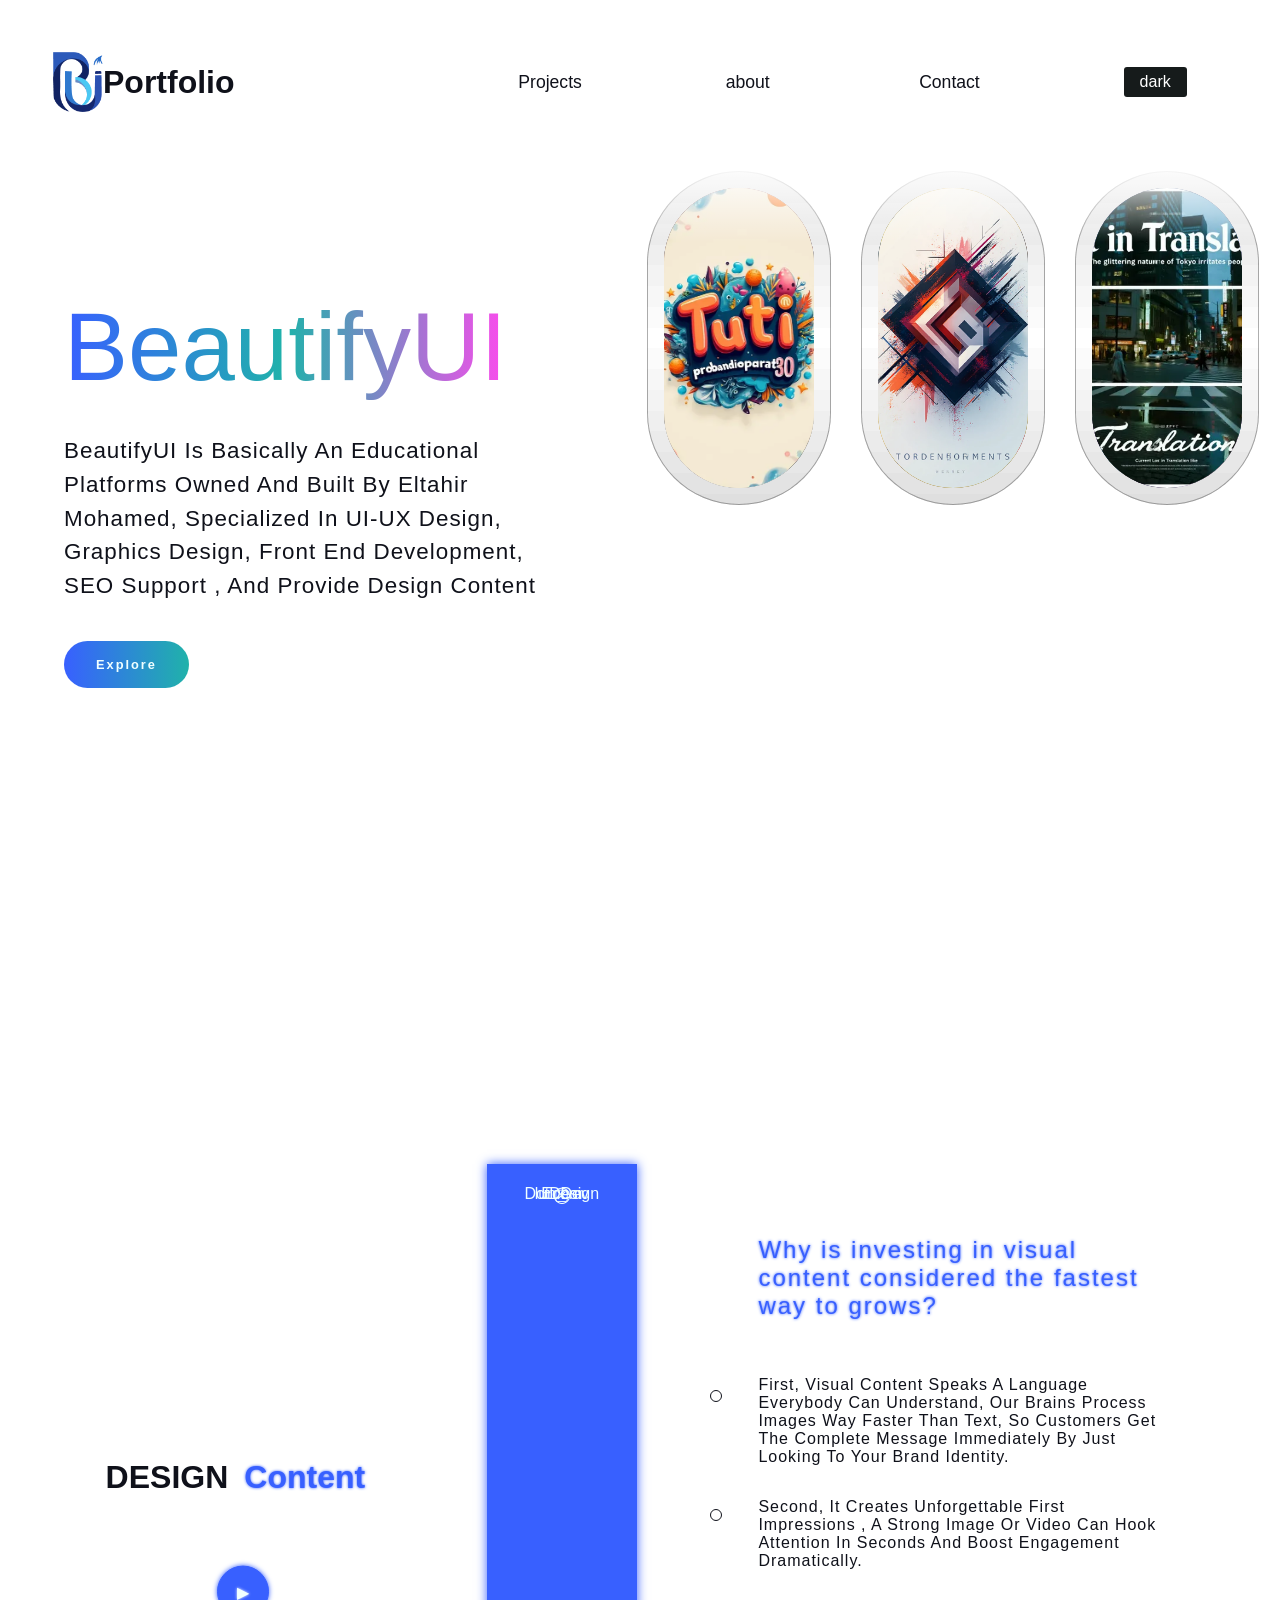
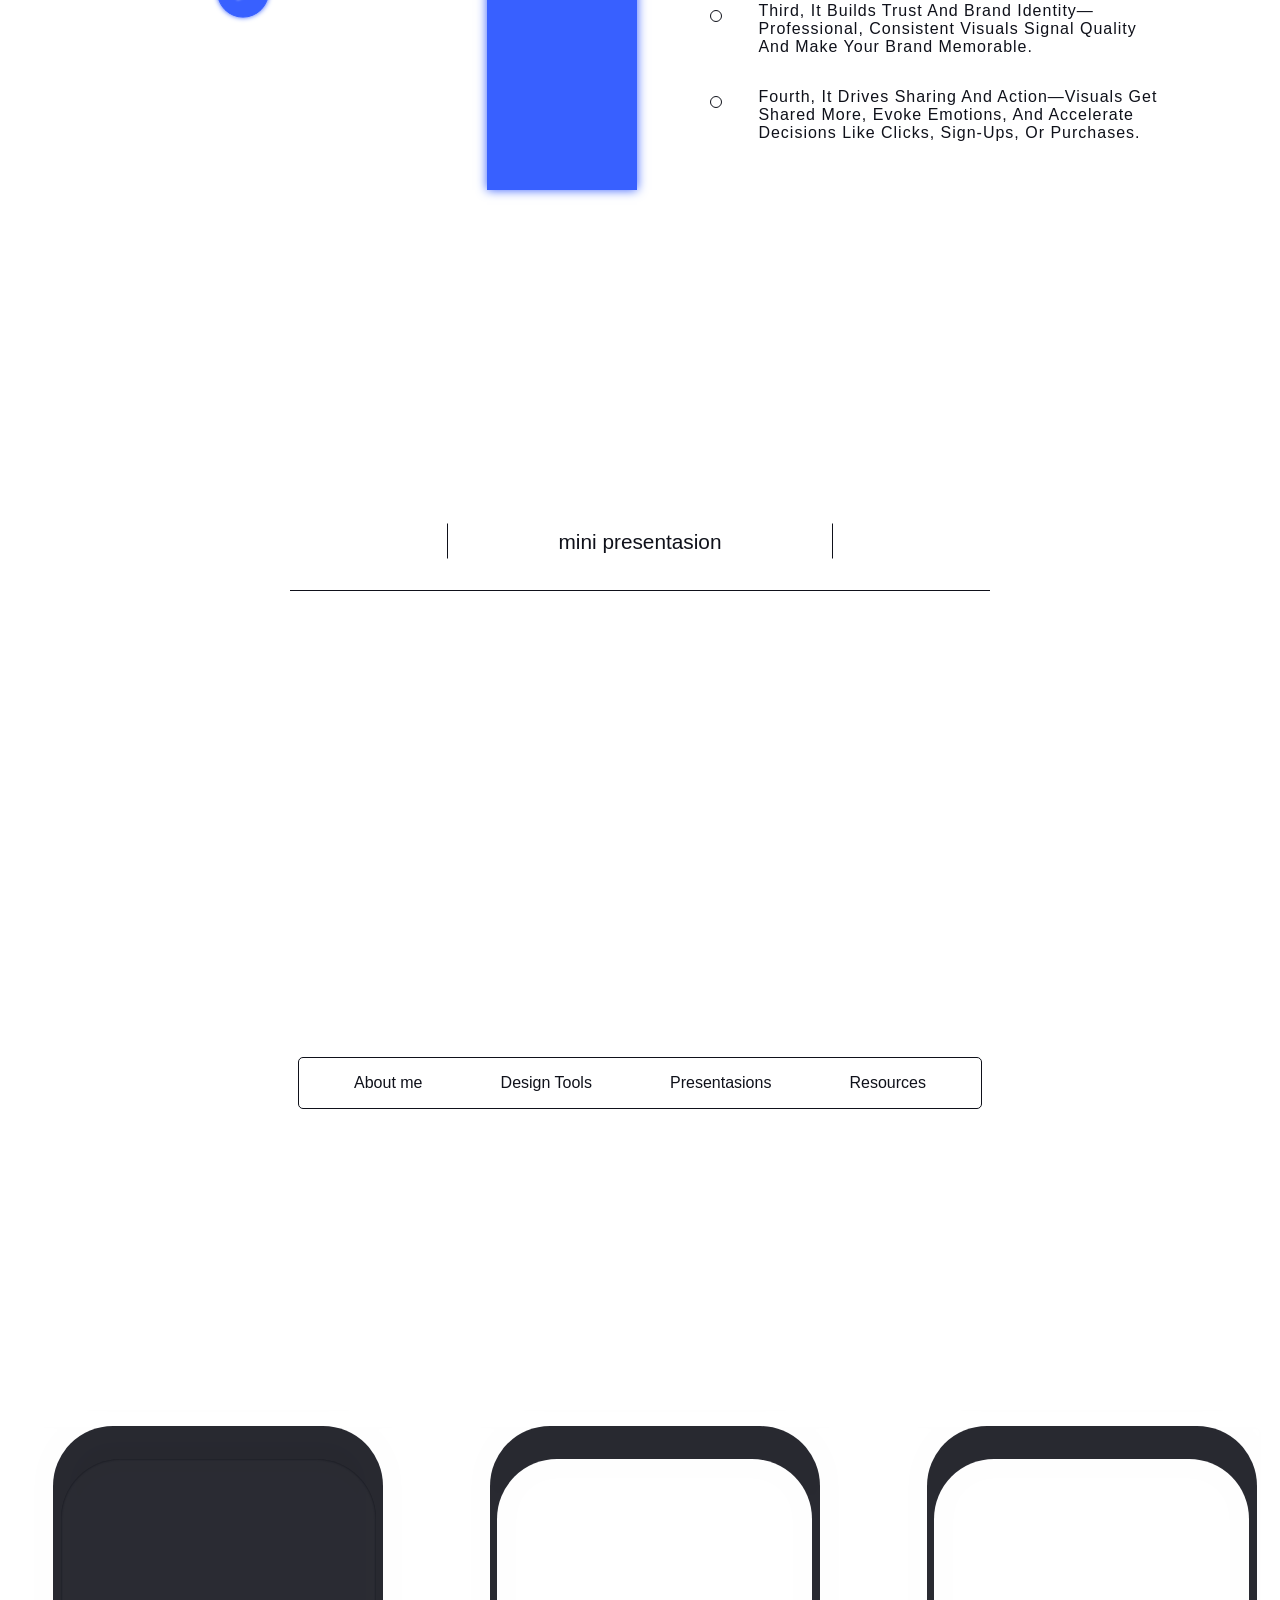
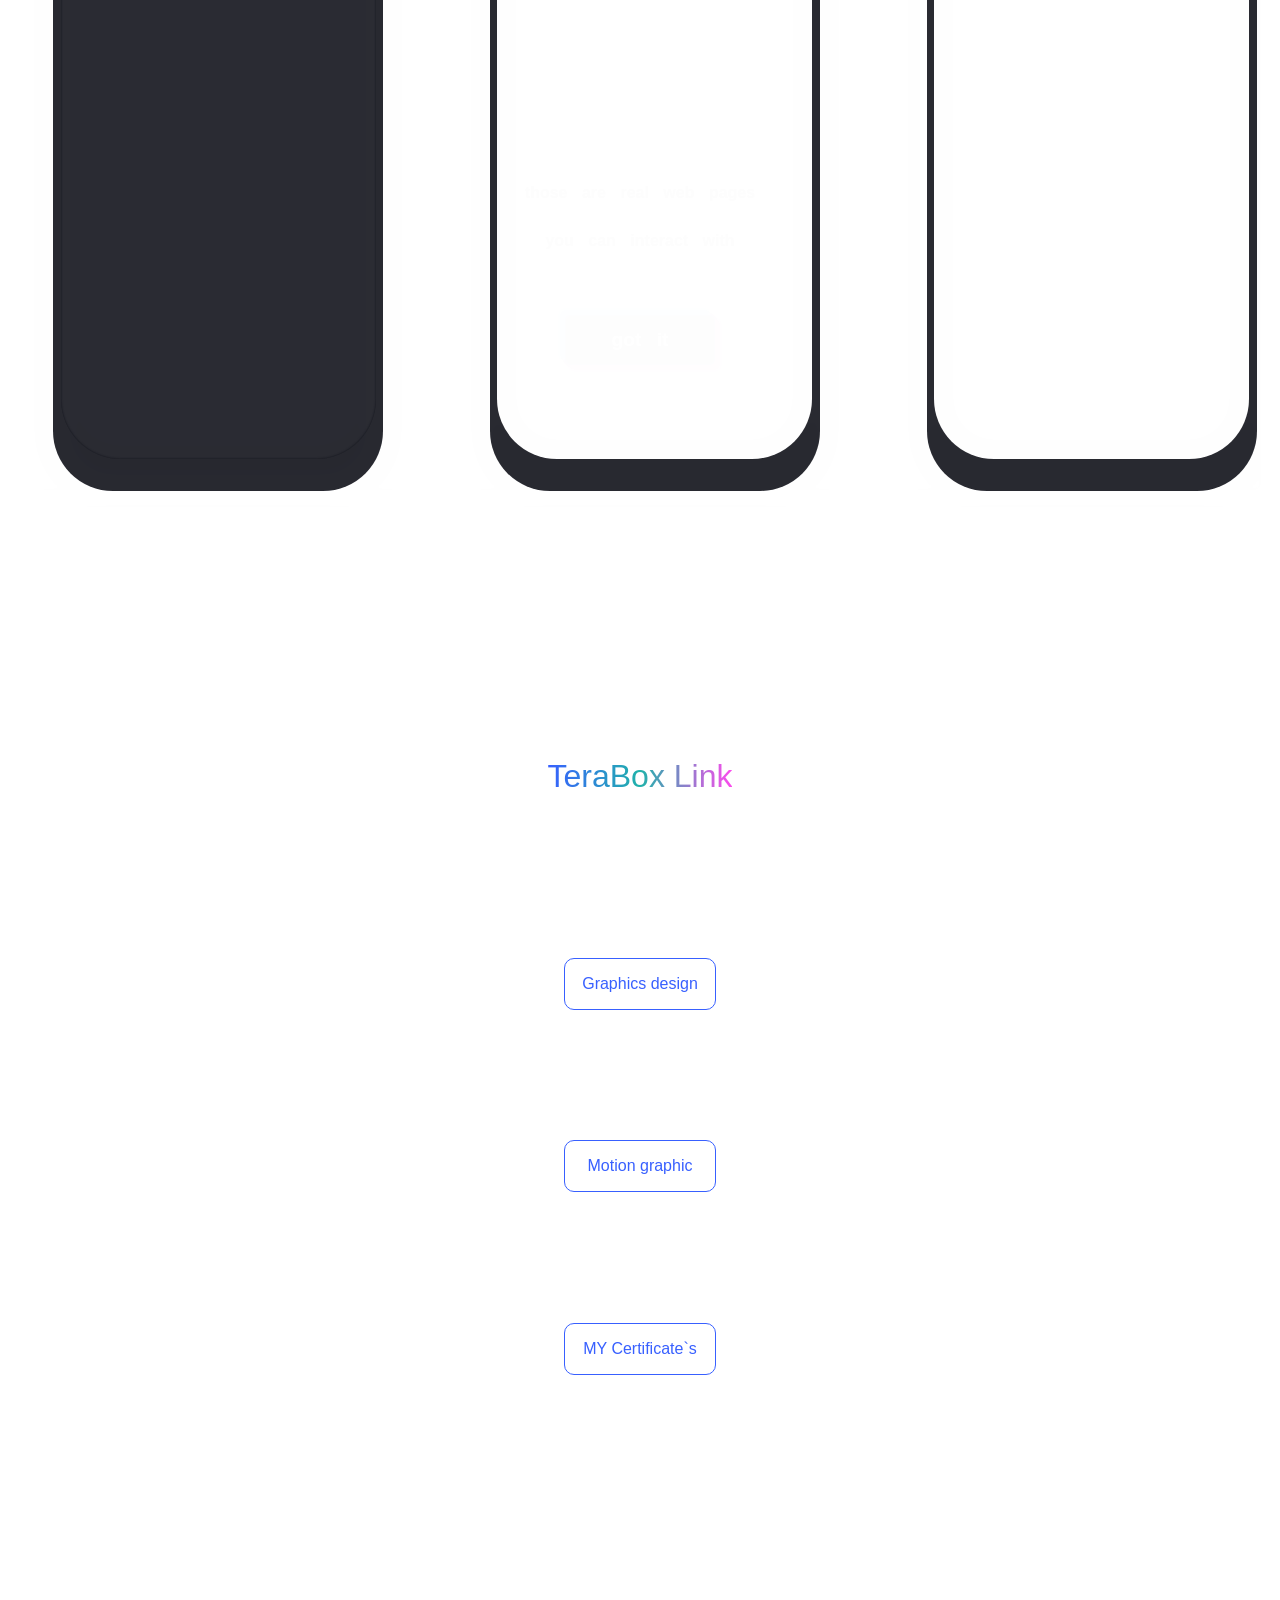
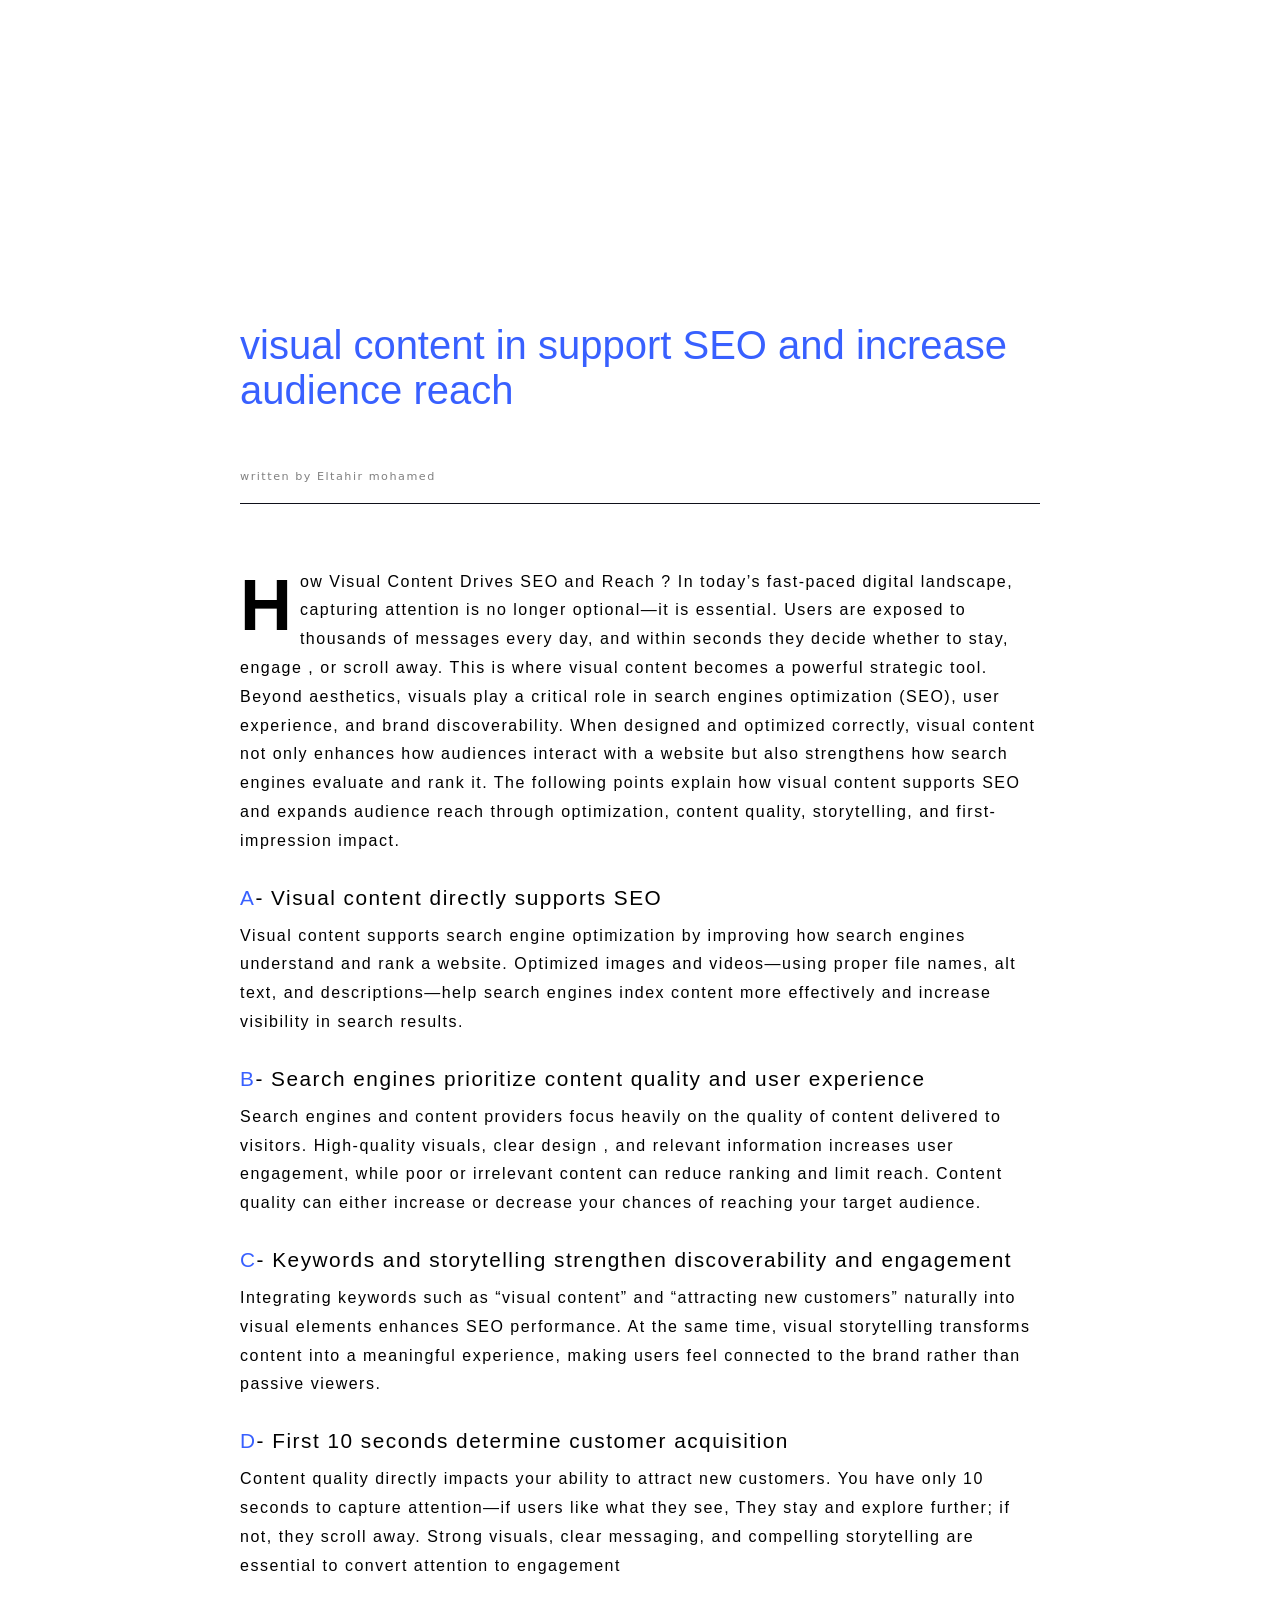
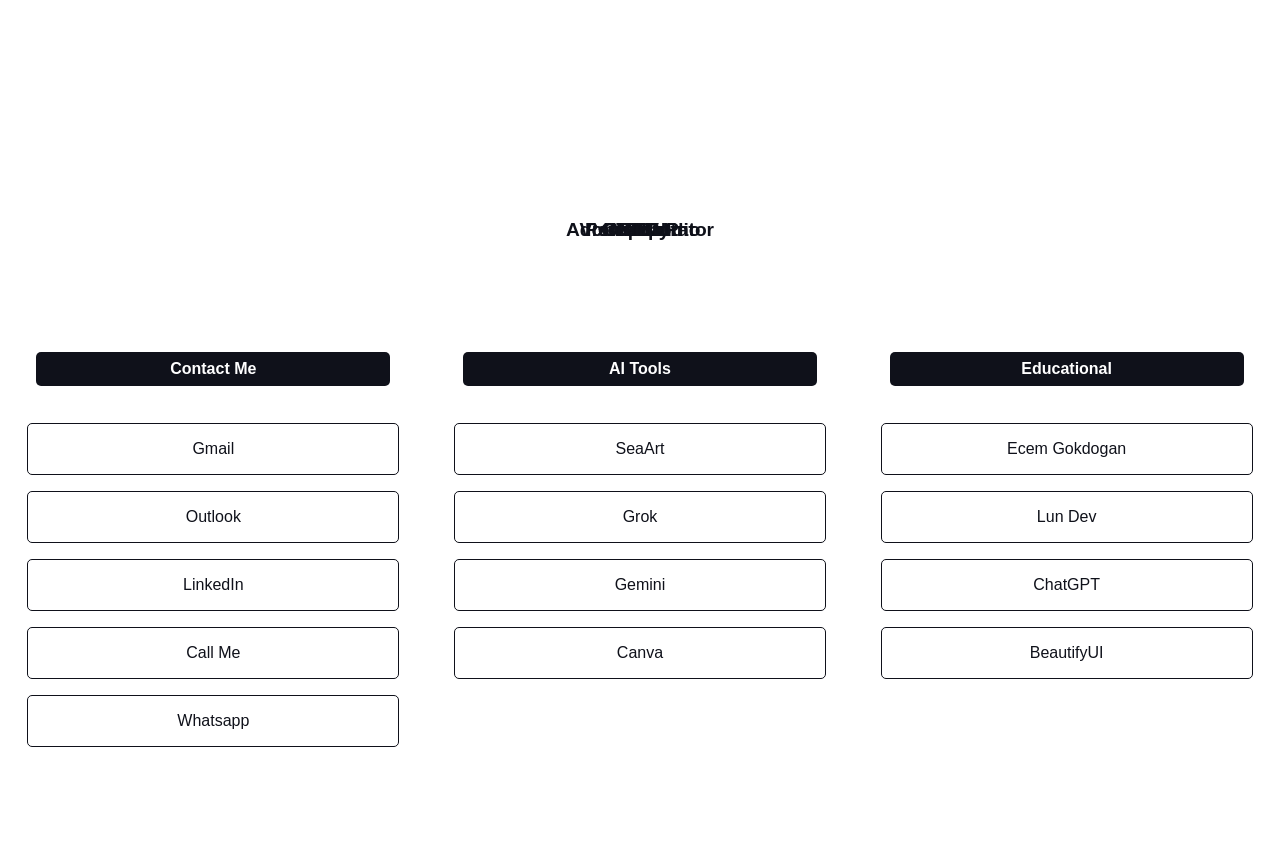
==== commit f3f3ea7c: "Update stylesheet link in index.html" ====
--- a/protofoilo/beautify-ui/index.html
+++ b/protofoilo/beautify-ui/index.html
@@ -4,7 +4,7 @@
     <meta charset="UTF-8">
     <meta name="viewport" content="width=device-width, initial-scale=1.0">
     <meta http-equiv="Content-Type" content="text/html;charset=UTF-8"> 
-    <link rel="stylesheet" href="CSS/index.css">
+    <link rel="stylesheet" href="CSS/style.css">
     <title>BeautifyUI</title>
     <link rel="icon" href="BUI-images/BUI.png" type="image/x-icon">
  </head>
--- a/protofoilo/beautify-ui/CSS/style.css
+++ b/protofoilo/beautify-ui/CSS/style.css
@@ -0,0 +1,2081 @@
+html{
+ scroll-behavior: smooth;
+}
+:root{
+    /* un == uniqe */
+   --azure--:#fff;
+    --unblack--:rgb(15, 17, 26);
+    --black--:black;
+    --white--:white;
+    --sheer-white-03--: rgba(240, 255, 255, 0.09) ;
+    --sheer-white-01--: rgba(240, 255, 255, 0.03) ;
+    --sheer-black-03--: rgba(0, 0, 0, 0.09);
+    --sheer-black-01--: rgba(0, 0, 0, 0.03) ;
+    --ultimate-green--:rgb(19,84,122);
+    --unblue--: rgb(56, 96, 255); 
+   --unDgreen--:rgb(23, 38, 33);
+   --unMgreen--:rgb(77, 115, 76);
+   --unpreMgreen--:lightseagreen; /*rgb(42, 64, 56)*/
+   --unorange--:rgb(255, 61, 40);
+   --ungreen--:rgb(70, 255, 237);
+   --unpink--:rgb(252, 75, 237);
+   --sun--:rgb(22, 27, 27);
+   --moon--:azure;
+   --cloud-storm--:rgb(80, 84, 108); /*white*/
+   --ungrediant-unblue-azure--:linear-gradient(135deg, var(--unpreMgreen--) 60%,var(--azure--) 40%);
+   --ungrediant-unblue-azure-hover-state--:linear-gradient(135deg, var(--unblue--) 36%,var(--azure--)36%,var(--azure--) 50%,var(--unblue--) 50%);
+    --ungrediant-unblue-unazure-hover-state-2--:linear-gradient(135deg, var(--azure--) 36%,var(--unblue--)36%,var(--unblue--) 50%,var(--azure--) 50%);
+   --cpp--:"M 0,20 A 20,20 0,0,1 20,0 L 330,0 A 20,20 0,0,1 350,20 L 350,180 A 20,20 0,0,0 370,200 L 680,200  A 20,20 0,0,1 700,220 L 700,680 A 20,20 0,0,1 680,700 L 370,700 A 20,20 0,0,0 350,720 L 350,880 A 20,20 0,0,1 330,900 L 20,900 A 20,20 0,0,1 0,880 L 0,600 A 20,20 0,0,1 20,580 L 330,580 A 20,20 0,0,0 350,560 L 350,340 A 20,20 0,0,0 330,320 L 20,320 A 20,20 0,0,1 0,300 L 0,20 Z";
+   --slid-count--:4;
+   --slid-height--:300px;
+   --slid-width--:150px;
+   --gap--:7px;
+   --time--:5s;
+   --quantity:4;
+   --animate-quantity:6;
+   --quantity-last:10;
+   --animate-width-last: 150px;
+   --slid-animate:60px;
+}
+body{
+    margin: 0;
+    padding: 0;
+    box-sizing: border-box;
+    overflow-x: hidden;
+}
+::-webkit-scrollbar {
+  width: 10px;
+}
+body::-webkit-scrollbar-track {
+  background: rgba(240, 255, 255, 0.016) !important;
+  box-shadow: 0px 0px 2px var(--unblack--) inset;
+
+}
+html::-webkit-scrollbar-track {
+  background: rgba(240, 255, 255, 0.016) !important;
+  box-shadow: 0px 0px 2px var(--unblack--) inset;
+
+}
+::-webkit-scrollbar-track {
+  background: rgba(240, 255, 255, 0.016) !important;
+  box-shadow: 0px 0px 2px var(--unblack--) inset;
+
+}
+::-webkit-scrollbar-thumb {
+  background-color: var(--unblue--);
+  border-radius: 5px; 
+  transition: 500ms;
+  color:lightseagreen;
+}
+
+*{
+    -webkit-user-select: none;
+    -moz-user-select: none;
+    -o-user-select:none;
+    user-select: none;
+    scroll-behavior: smooth;
+    scroll-padding: 2rem;
+}
+.hawia{
+    background-color: var(--azure--);
+    display: grid;
+    grid-auto-rows: minmax(100px,auto);
+    grid-template-areas: 
+    "nav      nav       nav      nav      nav"
+
+    "intro    intro     intro    intro    intro"
+    "intro    intro     intro    intro    intro"
+    "intro    intro     intro    intro    intro"
+    "intro    intro     intro    intro    intro"
+    "intro    intro     intro    intro    intro"
+    "intro    intro     intro    intro    intro"
+    "intro    intro     intro    intro    intro"
+    "intro    intro     intro    intro    intro"
+    
+    ".        .         .        .        .    "
+    ".        .         .        .        .    "
+
+    "design   design    design   design   design"
+    "design   design    design   design   design"
+    "design   design    design   design   design"
+    "design   design    design   design   design"
+    "design   design    design   design   design"
+    "design   design    design   design   design"
+
+    ".        .         .        .        .    "
+    ".        .         .        .        .    "
+
+    "heder    heder     heder    heder    heder"
+    "heder    heder     heder    heder    heder"
+    "heder    heder     heder    heder    heder"
+    "heder    heder     heder    heder    heder"
+    "heder    heder     heder    heder    heder"
+    "heder    heder     heder    heder    heder"
+    "heder    heder     heder    heder    heder"
+    
+    ".        .         .        .        .    "
+    ".        .         .        .        .    "
+
+    "projects  projects  projects  projects  projects"
+    "projects  projects  projects  projects  projects"
+    "projects  projects  projects  projects  projects"
+    "projects  projects  projects  projects  projects"
+    "projects  projects  projects  projects  projects"
+    "projects  projects  projects  projects  projects"
+    "projects  projects  projects  projects  projects"
+
+    ".        .        .        .        .       "
+
+    ".        .        .        .        .       "
+
+    "animate  animate  animate  animate  animate"
+    "animate  animate  animate  animate  animate"
+    "animate  animate  animate  animate  animate"
+    "animate  animate  animate  animate  animate"
+    "animate  animate  animate  animate  animate"
+    "animate  animate  animate  animate  animate"
+    "animate  animate  animate  animate  animate"
+    "animate  animate  animate  animate  animate"
+
+    "foter    foter    foter    foter    foter"
+    "foter    foter    foter    foter    foter"
+    "foter    foter    foter    foter    foter"
+    "foter    foter    foter    foter    foter"
+    ".....    .....    .....    .....    ....."
+    ;
+}
+@media screen and (max-width:768px) {
+    .hawia{
+    background-color: var(--azure--);
+    display: grid;
+    grid-auto-rows: minmax(100px,auto);
+    grid-template-areas: 
+    "nav      nav       nav      nav      nav"
+
+    "intro    intro     intro    intro    intro"
+    "intro    intro     intro    intro    intro"
+    "intro    intro     intro    intro    intro"
+    "intro    intro     intro    intro    intro"
+    "intro    intro     intro    intro    intro"
+    "intro    intro     intro    intro    intro"
+    
+    "design   design    design   design   design"
+    "design   design    design   design   design"
+    "design   design    design   design   design"
+    "design   design    design   design   design"
+
+
+    "heder    heder     heder    heder    heder"
+    "heder    heder     heder    heder    heder"
+    "heder    heder     heder    heder    heder"
+    "heder    heder     heder    heder    heder"
+    "heder    heder     heder    heder    heder"
+    "heder    heder     heder    heder    heder"
+    "heder    heder     heder    heder    heder"
+    
+    "projects  projects  projects  projects  projects"
+    "projects  projects  projects  projects  projects"
+    "projects  projects  projects  projects  projects"
+    "projects  projects  projects  projects  projects"
+    "projects  projects  projects  projects  projects"
+    "projects  projects  projects  projects  projects"
+    "projects  projects  projects  projects  projects"
+    
+    "animate  animate  animate  animate  animate"
+    "animate  animate  animate  animate  animate"
+    "animate  animate  animate  animate  animate"
+    "animate  animate  animate  animate  animate"
+    "animate  animate  animate  animate  animate"
+    "animate  animate  animate  animate  animate"
+    "animate  animate  animate  animate  animate"
+    "animate  animate  animate  animate  animate"
+
+    "foter    foter    foter    foter    foter"
+    ;
+}
+}
+
+/* //navbar begining */
+.nav{
+    grid-area: nav;
+    background-color: var(--azure--);
+    height: 100px;
+    transition: 300ms;
+    font-family:"zain",sans-serif;
+    z-index: 20;
+    display: grid;
+    grid-template-columns: repeat(6,1fr);
+    grid-template-rows: 100px;
+    padding: 2rem;
+    grid-template-areas: "portfolio   ...   Resent-designs  about-me  contact-me  theme" ;
+    
+
+}
+@media screen and (max-width:768px){
+   .nav{
+    padding: 0px;
+    grid-template-areas: "portfolio     Resent-designs  about-me  contact-me  theme" ;
+}
+
+}
+.portfolio{
+    grid-area: portfolio ;
+    box-sizing: border-box;
+    display: flex;
+    align-items: center;
+    justify-content: space-around;
+    color: var(--unblack--);
+    cursor: pointer;
+    transition: 1s;
+    padding: 5px;
+    text-decoration: none;
+    font-weight: 700;
+    font-size: 2rem;
+    box-sizing:border-box ;
+}
+.portfolio img{
+width: 50px;
+height: 60px;
+margin-left: 1rem;
+}
+.Resent-designs{
+margin-left: 1rem;
+    grid-area: Resent-designs ; 
+}
+.about-me{
+
+margin-left: .5rem;
+    grid-area: about-me ; 
+}
+.contact-me{
+
+margin-left: .5rem;
+    grid-area: contact-me ; 
+}
+.theme{
+    grid-area: theme;
+    display: flex;
+    align-items: center;
+margin-left: 1rem;
+    justify-content: center;
+}
+.Light-mood{
+width: 50px;
+height: 20px;
+border-radius: 250px;
+display: flex;
+align-items: center;
+justify-content: center;
+cursor: pointer;
+}
+.mood{
+width: 100px;
+height: 20px;
+position: relative;
+display: flex;
+align-items: center;
+justify-content: center;
+padding:.3rem 1rem;
+color: var(--azure--);
+background-color: var(--sun--);
+border-radius: 3px;
+ transition: 600ms;
+}
+.nav .Resent-designs,.nav .about-me,.nav .contact-me{
+    box-sizing: border-box;
+    display: flex;
+    align-items: center;
+    justify-content: center;
+    font-family:"zain",sans-serif;
+    font-size: 1.1rem;
+    font-weight: 500;
+    cursor: pointer;
+    transition: 1s;
+    padding: 5px;
+    color: var(--unblack--);
+    text-decoration: none;
+}
+.nav .Resent-designs a,.nav .about-me a,.nav .contact-me a{
+position: relative;
+text-decoration: none;
+color: var(--unblack--);
+}
+.nav .Resent-designs a::before,.nav .about-me a::before,.nav .contact-me a::before{
+content: '';
+width:0;
+height:3px;
+border-radius: 1px;
+position: absolute;
+left: 0;
+bottom: -10px;
+transition: 500ms;
+background:linear-gradient(90deg,var(--unblue--),var(--unpreMgreen--), var(--unpink--));
+}
+.nav .Resent-designs a:hover,.nav .about-me a:hover,.nav .contact-me a:hover{
+text-shadow: 0px 0px 1px var(--unblack--);
+
+}
+.nav .Resent-designs a:hover::before,.nav .about-me a:hover::before,.nav .contact-me a:hover::before{
+width: 100%;
+box-shadow: 0px 0px 3px var(--unblue--);
+background:linear-gradient(90deg,var(--unblue--),var(--unpreMgreen--), var(--unpink--));
+}
+
+@media screen and (max-width:768px){
+    .portfolio{
+        font-size: 1.5rem ;
+    font-weight: 600;
+}
+.portfolio{
+    grid-area: portfolio ;
+    box-sizing: border-box;
+    display: flex;
+    align-items: center;
+    justify-content: space-around;
+    color: var(--unblack--);
+    cursor: pointer;
+    transition: 1s;
+    padding: 5px;
+    text-decoration: none;
+    font-weight: 700;
+    font-size: 1rem;
+    box-sizing:border-box ;
+}
+.portfolio img{
+width: 30px;
+height: 30px;
+margin-right: 10px;
+}
+    .nav .Resent-designs,.nav .about-me,.nav .contact-me{
+        font-size: .6rem;
+    }
+    .mood{
+   color: var(--azure--);
+    margin-right: 1rem;
+    padding: 0px;
+    font-size: .7rem;
+width: 100px;
+height: 20px;
+    }
+}
+/* //navbar end  */
+
+
+/* intro start  */
+
+.intro{
+grid-area: intro;
+position: relative;
+max-height: 780px;
+}
+.intro::before{
+    content: '';
+    top: 0%;
+    position: absolute;
+    width: 100%;
+    height: 10%;
+    background:linear-gradient(var(--azure--) ,transparent);
+    z-index: 2;
+}
+
+.intro::after{
+    content: '';
+    position: absolute;
+    top: 95%;
+    width: 100%;
+    height: 5%;
+    background:linear-gradient( transparent,var(--azure--));
+    z-index: 2;
+}
+.max-holder{
+width: 100%;
+height: 100%;
+position: absolute;
+top: 0%;
+display: grid;
+grid-template-columns: 50% 50%;
+place-items: center;
+overflow: hidden;
+}
+.slid1 img,.slid3 img,.slid2 img{
+    display: block;
+    width: 100%;
+    height: 100%;
+    object-fit: cover;
+}
+.sliders{
+    display: flex;
+    width: 100%;
+    height: 100%;
+    gap: 4rem;
+    /* transform: rotate(8deg); */
+}
+.slider-hawia{
+    width: var(--slid-width--);
+    height: 100%;
+    position: relative;
+}
+.slider-track1,.slider-track2,.slider-track3{
+    display: flex;
+    height: 100%;
+    flex-direction: column;
+    position: absolute;
+    top: 0;
+box-shadow: 0px 0px 20px var(--unblack--) inset;
+   
+    /* animation: moveup calc(var(--time--)*var(--slid-count--)) linear infinite; */
+}
+#slider2 .slider-track{
+    /* animation: movedown calc(var(--time--)*var(--slid-count--)) linear infinite; */
+}
+.slid1,.slid3,.slid2{
+    width: var(--slid-width--);
+    height: var(--slid-height--);
+    display: flex;
+    align-items: center;
+    justify-content: center;
+    background:  linear-gradient( var(--sheer-black-01--), transparent , var(--sheer-black-01--) );
+    border: 1px solid var(--sheer-black-03--); 
+    position: absolute;
+    border-radius: 120px ;
+    margin: var(--gap--);
+    padding: 1rem;
+    animation: fier 20s infinite linear;
+    animation-delay: calc(((20s / var(--quantity)) * (var(--position) + 1)) * -1);
+}
+
+.slid1 img{
+    border-radius: inherit;
+}
+.slid3 img{
+    border-radius: inherit;
+}
+.slid2 img{
+    border-radius: inherit;
+}
+
+.slid2 {
+    animation: fier2 20s infinite linear;
+    animation-delay: calc(((20s / var(--quantity)) * (var(--position) + 1)) * -1);
+}
+
+@keyframes fier {
+    from{
+    
+     top:100%;
+    }to{
+        top:calc(var(--slid-height--)* -1 - 100%) ;
+    }
+}
+@keyframes fier2 {
+    from{
+    
+    bottom:calc(var(--slid-height--) + 100%);
+    }to{
+       bottom: -100%;
+    }
+}
+
+
+.eltahir-brand{
+    width: 100%;
+    height: 100%;
+    padding: 10%;
+    box-sizing: border-box;
+    z-index: 2;
+}
+.eltahir-brand h1{
+    width: max-content;
+    font-family:"zain",sans-serif;
+    font-weight: 400;
+    font-size: 6rem;
+    margin-bottom: 2rem;
+    background-color: var(--unblue--);
+    background-image: -webkit-linear-gradient(
+        to right,
+        var(--unblue--),
+        var(--unpreMgreen--),
+        var(--unpink--)
+    );
+     background-image: linear-gradient(
+        to right,
+        var(--unblue--),
+        var(--unpreMgreen--),
+        var(--unpink--)
+    );
+    background-clip: text ;
+    -webkit-background-clip: text;
+    -webkit-text-fill-color: transparent;
+}
+.eltahir-brand p{
+    font-size: 1.4rem;
+    max-width: 500px;
+    font-weight: 400;
+    font-family:"zain",sans-serif;
+    color: var(--unblack--);
+    line-height: 1.5;
+    letter-spacing: 1px;
+    box-sizing: border-box;
+    text-transform: capitalize;
+
+}
+.eltahir-brand button{
+    background-image: linear-gradient(
+        to right,
+        var(--unblue--),
+        var(--unpreMgreen--)
+    );
+   color: azure;
+   margin-top: 1rem;
+   font-size: 1.s2rem;
+    font-family:"zain",sans-serif;
+   letter-spacing: 2px;
+    padding: 1rem 2rem;
+    border-radius: 250px;
+    border: none;
+    font-weight: 600;
+    box-shadow: 0px 0px 0px var(--unblack--);
+    cursor: pointer;
+    transition: 500ms;
+}
+.eltahir-brand button a{
+
+   color: azure;
+   font-size: .8rem;
+    font-family:"zain",sans-serif;
+   text-decoration: none;
+}
+.eltahir-brand button:hover{
+    box-shadow: 0px 0px 5px var(--unblue--);
+    transform: translateY(-3px);
+}
+/* intro end  */
+@media(max-width:1200px){
+      :root{
+        --slid-height--:300px;
+        --slid-width--:150px;
+    }
+    .intro {
+        max-height: 600px;
+    }
+    .max-holder{
+        grid-template-columns: 40% 60%;
+    }
+    .eltahir-brand{
+        padding-left: 2rem;
+        
+    }
+}
+@media screen and (max-width:768px){
+     :root{
+        --slid-height--:180px;
+        --slid-width--:90px;
+    }
+    .intro::before{
+    content: '';
+    top: 0%;
+    position: absolute;
+    width: 0%;
+    height: 0;
+    background:linear-gradient(var(--azure--) ,transparent);
+    z-index:0;
+}
+    .slid1,.slid3,.slid2{
+    width: var(--slid-width--);
+    height: var(--slid-height--);
+    border-radius: 120px ;
+    margin: 0;
+}
+    .max-holder{
+        grid-template-columns: 100%;
+    }
+    .sliders{
+        position: absolute;
+        gap: 2rem;
+    }
+    .slid1,.slid3{
+    padding: 0.5rem;
+    animation: fier 20s infinite linear;
+    animation-delay: calc(((20s / var(--quantity)) * (var(--position) + 1)) * -1);
+}
+.slid2{
+    
+    padding: 0.5rem;
+    animation: fier2 20s infinite linear;
+    animation-delay: calc(((20s / var(--quantity)) * (var(--position) + 1)) * -1);
+}
+    .eltahir-brand{
+        position: absolute;
+        background-color: rgba(56, 96, 255, 0.s219);
+         padding-bottom: 10%;
+    margin-bottom: 0rem;
+        top: 50%;
+        left: 50%;
+        transform: translate(-50%,-50%);
+        display: flex;
+        flex-direction: column;
+        align-items: center;
+        justify-content: center;
+        text-align: center;
+        width: 300px;
+        height:300px;
+        border-radius: 10%;
+    background-color: rgba(56, 96, 255, 0.141);
+    backdrop-filter: blur(5px);
+    -webkit-backdrop-filter: blur(5px);
+
+    }
+.eltahir-brand h1{
+    width: max-content;
+    font-family:"zain",sans-serif;
+    font-weight: 400;
+    font-size: 2rem;
+    margin-bottom: 1rem;
+}
+.eltahir-brand p{
+    font-size: .7rem;
+    max-width: 250px;
+    font-family:"zain",sans-serif;
+    color: var(--unblack--);
+    text-shadow: 0px 0px 5px var(--azure--);
+    font-weight: 600;
+    letter-spacing: 2px;
+    line-height: 1.5;
+
+}
+.eltahir-brand button{
+    max-width: 250px;
+         margin-bottom:  2rem;
+    background-image: linear-gradient(
+        to right,
+        var(--unblue--),
+        var(--unpreMgreen--)
+    );
+}
+    
+}
+@media screen and(max-width:650px){
+    :root{
+        --slide-height--:300px;
+        --slide-width--:150px;
+    }
+    .max-holder{
+        grid-template-columns: 100%;
+    }
+    .sliders{
+        position: absolute;
+        gap: 2rem;
+    }
+    .eltahir-brand button{
+        padding: .5rem 1rem;
+    }
+}
+/* intro end */
+
+
+.design{
+    grid-area: design;
+    display: grid;
+    grid-auto-rows: minmax(100px,auto);
+    grid-template-areas:
+    "headline  headline    end   end"
+    "headline  headline    end   end"
+    "headline  headline    end   end"
+    "headline  headline    end   end"
+     ;
+}
+.headline{
+    grid-area: headline;
+    display: flex;
+    align-items: center;
+    justify-content: space-around;
+    background-color: var(--azure--);
+    position: relative;
+}
+.headline-lable{
+    width: 100%;
+    height: 100%;
+    display: flex;
+    align-items: center;
+    justify-content: center;
+    padding: 1rem;
+}
+.explore{
+    position: absolute;
+    width:  50px;
+    height: 50px;
+    top: 70%;
+    left:50%;
+    transform: translate(-50%,-70%);
+    background-color: var(--unblue--);
+    display: flex;
+    align-items: center;
+    justify-content: center;
+    text-align: center;
+    font-size: 1rem;
+    color: var(--azure--);
+    text-shadow: 0px 0px 3px var(--azure--);
+    border: 1px solid var(--unblue--);
+    box-shadow: 0px 0px 5px var(--unblue--) ;
+    font-family:"zain",sans-serif;
+    font-weight: 400;
+    cursor: pointer;
+    transition: 500ms;
+    text-transform: capitalize;
+    border-radius: 50%;
+}
+.explore a{
+    color:azure;
+    text-decoration: none;
+}
+
+.headline .p1{
+    font-size: 2rem;
+    color: var(--unblack--);
+    font-weight: 600;
+    font-family:"zain",sans-serif;
+    text-shadow: 0px 0px 3px var(--unblack-);
+    
+}
+.headline .p2{
+    font-size: 2rem;
+    height: max-content;
+    font-family:"zain",sans-serif;
+    /* background-image:linear-gradient(90deg,var(--unblue--), var(--unpink--)); */
+    color: var(--unblue--);
+    text-shadow: 0px 0px 3px var(--unblue--);
+
+    font-weight: 600;
+    padding-left: 1rem;
+    padding-right: 1rem;
+    border-radius:5px;
+}
+.end{
+
+    grid-area: end;
+    display: flex;
+}
+.end p{
+    max-width: 400px;
+    font-size: 1rem;
+   text-align: left;
+    letter-spacing: 1px;
+    height: max-content;
+    color: var(--unblack--);
+    font-family:"zain",sans-serif;
+    font-weight: 400;
+    text-transform: capitalize;
+    position: relative;
+}
+.end p::before {
+    content: '';
+    width: 10px;
+    height: 10px;
+position: absolute;
+top:15%;
+left:-3rem;
+border: 1px solid var(--unblack--);
+    border-radius: 50%;
+    transition: 500ms;
+}
+.end:hover p::before{
+    background-color: var(--unblue--);
+    border: 1px solid var(--unblack--);
+    box-shadow: 0px 0px 3px var(--azure--);
+} 
+.end h5{
+    max-width: 600px;
+    font-size: 1.5rem;
+    text-align: left;
+    max-width: 400px;
+    height: max-content;
+    color: var(--unblue--);
+    text-shadow: 0px 0px 3px var(--unblue--);
+    font-family:"zain",sans-serif;
+    font-weight: 500;
+    letter-spacing: 2px;
+}
+.design-main{
+width: 85%;
+box-sizing: border-box;
+display: flex;
+align-items: center;
+flex-direction: column;
+justify-content: space-around;
+padding: 2rem;
+box-sizing: border-box;
+}
+.sub-animation{
+    min-width:150px ;
+    height: 100%;
+    background-color:var(--unblue--);
+    position: relative;
+
+}
+.sub-animation-track{
+    width: 100%;
+    height: 100%;
+    display: flex;
+    height: 100%;
+    flex-direction: column;
+    position: absolute;
+    top: 0;
+    cursor: pointer;
+box-shadow: 0px 0px 10px var(--unblue--);
+overflow: hidden;
+}
+.animates{
+height: var(--slid-animate);
+width: 100%;
+display: flex;
+align-items: center;
+justify-content: center;
+position: absolute;
+animation: f0 20s infinite linear;
+color: azure;
+animation-delay: calc(((20s / var(--animate-quantity)) * (var(--animate-position) + 1)) * -1);
+}
+.animates a{
+    font-family:"zain",sans-serif;
+color: azure;
+text-decoration: none;
+font-weight: 400;
+cursor: pointer;
+}
+
+@keyframes f0 {
+     from{
+    
+    bottom:calc(var(--slid-animate) + 100%);
+    }to{
+       bottom:calc(var(--slid-animate) * -1);
+    }
+}
+
+/* Large devices */
+@media screen and (max-width: 1200px) {
+.design{
+    grid-area: design;
+    display: grid;
+    grid-auto-rows: minmax(100px,auto);
+    grid-template-areas:
+    "headline  headline "
+    "headline  headline "
+    "headline  headline "
+    "headline  headline "
+    "end       end"
+    "end       end"
+    "end       end"
+    "end       end"
+     ;
+}
+.headline{
+    min-height: 700px;
+}
+
+.sub-animation2{
+    display: grid;
+}
+}
+/* Mobile */
+@media screen and (max-width: 768px) {
+.end p{
+    max-width: 400px;
+    font-size: .7rem;
+   text-align: left;
+    letter-spacing: 1px;
+    font-weight: 400;
+}
+.end p::before {
+    content: '';
+    width: 0;
+    height: 0;
+    opacity:0 ;
+}
+.end h5{
+    font-size: 1rem;
+    font-weight: 400;
+    letter-spacing: 2px;
+}
+.design-main{
+padding: 2rem;
+}
+.sub-animation{
+    min-width:80px ;
+}
+.animates a{
+    font-size: .6rem;
+}
+
+}
+
+/* design end  */
+
+/* heder start  */
+.heder{
+    background-color: var(--azure--);
+    grid-area: heder;
+    position: relative;
+    padding-top: 200px;
+}
+.heder-hawia{
+    width: 100%;
+    height: 100%;
+    position: absolute;
+    display: flex;
+    flex-direction: column;
+    align-items: center;
+}
+.heder-hawia::before{
+content: 'mini presentasion ';
+position: absolute;
+top: -10%;
+left: 50%;
+transform: translate(-50%,10%);
+width:30%;
+height:5%;
+z-index: 77;
+display: flex;
+align-items: center;
+justify-content: center;
+font-size: 1.3rem;
+    font-family:"zain",sans-serif;
+border-left: 1px solid var(--unblack--);
+border-right: 1px solid var(--unblack--);
+color: var(--unblack--);
+transition: 500ms;
+}
+
+.screen-holder{     
+    max-height: 450px; 
+    max-width: 700px;
+    min-width:700px ;
+    min-height:450px ;
+    transition: all 500ms;
+    display: flex;
+    align-items: center;
+    justify-content: center;
+-webkit-backdrop-filter: blur(12px); 
+ backdrop-filter: blur(12px); 
+  border-top: 1px solid var(--unblack--); 
+ justify-self: center;
+  overflow: hidden;
+position: relative;
+}
+
+.tab{
+    max-height: max-content; 
+    max-width: 650px;
+    min-width:650px ;
+    display: flex;
+    align-items: center;
+    justify-content: space-around;
+    padding: 1rem;
+    margin-top: 1rem;
+    border-radius: 5px;
+    border: 1px solid var(--unblack--)
+}
+
+.screen{
+
+    width: 90%;
+    height: 80%;
+    background-size: 100% 100%;
+    background-repeat: no-repeat;
+    background-position: center;
+    transition: all 500ms;
+    overflow: hidden;
+}
+
+.a1-holder,.a2-holder,.a3-holder,.a4-holder{
+    box-sizing: border-box;
+    text-align: center;
+    align-content: center;
+    color: var(--unblack--);
+    font-family:'Gill Sans', 'Gill Sans MT', Calibri, 'Trebuchet MS', sans-serif;
+    font-weight: 500;
+    max-width: 200px;
+    cursor: pointer;
+    transition: 1s;
+}
+
+.a1,.a2,.a3,.a4{
+    transition: all 500ms;
+    font-size: 1rem ;
+}
+.a1:hover,.a2:hover,.a3:hover,.a4:hover{
+    color: var(--unblue--);
+    font-size: 1rem;
+    text-shadow: 0px 0px 1px var(--unblue--);
+    box-sizing: border-box;
+
+}
+
+/* about-me-content start  */
+.screen-content{
+    width: 100%;
+    height: 100%; 
+    transition: all 500ms;
+    position: relative;
+}
+.screen-content img{
+width: 45%;
+height: 100%;
+position: absolute;
+top:0%;
+right: 0%;
+border-radius: 10px;
+overflow: hidden;
+transition: 1s ease 1s;
+transform: translateY(100%);
+}
+.my-info{
+width: 50%;
+height:100%;
+position: absolute;
+top:0%;
+left:-50%;
+border-radius: 10px;
+display: grid;
+align-items: center;
+justify-content: center;
+text-align: center;
+   font-family:'Gill Sans', 'Gill Sans MT', Calibri, 'Trebuchet MS', sans-serif;
+font-weight: 500;
+text-align: center;
+padding: .5rem;
+color: var(--unblack--);
+box-sizing: border-box;
+text-transform: capitalize;
+transition: 1s ease 1s;
+}
+
+.my-info p{
+    max-width: 250px;
+    line-height: 1.2rem;
+text-transform: capitalize;
+    letter-spacing: 1px;
+font-size: 1rem;
+}
+/* about me end */
+
+ /* Designs tool start  */
+.sccreen-content2{
+width: 100%;
+height: 100%;
+display: grid;
+overflow: hidden;
+    grid-auto-rows: minmax(120px,auto);
+    grid-template-areas:
+        "G-D-i1 G-D-i2 "
+        "G-D-i3 G-D-i3 ";
+position: relative;
+   font-family:'Gill Sans', 'Gill Sans MT', Calibri, 'Trebuchet MS', sans-serif;
+color: var(--unblack--);
+box-sizing: border-box;
+}
+.G-D-i1{
+grid-area:G-D-i1 ;
+position: absolute;
+transform: translateX( -120%);
+margin: 1rem;
+text-transform: capitalize;
+transition: 1s ease ;
+
+}
+.G-D-i2{
+grid-area:G-D-i2 ;
+position: absolute;
+transform: translateX( 120%);
+margin: 1rem;
+text-transform: capitalize;
+transition: 1s ease ;
+}
+.G-D-i1 p,.G-D-i2 p,.G-D-i3 p{
+
+text-transform: capitalize;
+    font-size:1rem ;
+    letter-spacing: 1px;
+}
+.G-D-i3{
+grid-area:G-D-i3 ;
+margin: 1rem;
+position: absolute;
+transform: translateY(150%);
+transition: 1s ease ;
+}
+.G-D-i1 span,.G-D-i2 span,.G-D-i3 span{
+    font-size:2rem ;
+}
+.G-D-i1 .s2,.G-D-i2 .s2,.G-D-i3 .s2{
+    font-size:1.5rem ;
+    font-weight: 600;
+    margin-left: 0.5rem;
+}
+.G-D-i1 span:hover,.G-D-i2 span:hover,.G-D-i3 span:hover{
+    font-size: 10px;
+    transition: 2s;
+}
+/* 🎨 graphic design end*/
+
+.Presentaions1{
+
+position: absolute;
+width: 48%;
+height: 100%;
+left: 0%;
+display: flex;
+flex-direction: column;
+align-items: center;
+justify-content: space-around;
+box-sizing: border-box;
+text-transform: capitalize;
+color: var(--unblack--);
+text-align: center;
+transform: translateX(-120%);
+}
+.Presentaions1 span {
+
+font-size: 1.2rem;
+}
+.Presentaions1 svg{
+width: 5rem;
+height: 5rem;
+
+}
+
+.Presentaions3{
+position: absolute;
+width: 48%;
+height: 100%;
+left: 52%;
+text-transform: capitalize;
+display: flex;
+flex-direction: column;
+align-items: center;
+justify-content: space-around;
+color: azure;
+box-sizing: border-box;
+color: var(--unblack--);
+text-align: center;
+transform: translateX(120%);
+}
+.Presentaions3 span svg{
+width: 5rem;
+height: 5rem;
+}
+.Presentaions3 span{
+font-size: 1.2rem;
+}
+
+.Presentaions1 p,.Presentaions3 p{
+    max-width: 250px;
+}
+/* presentation end  */
+
+
+.my-resources{
+position: absolute;
+width: 100%;
+height: 100%;
+display: flex;
+text-align: center;
+}
+.kevin{
+position: absolute;
+width: 50%;
+height: 100%;
+left: 50%;
+display: flex;
+flex-direction: column;
+align-items: center;
+justify-content: space-around;
+
+box-sizing: border-box;
+padding: 1rem;
+color: var(--unblack--);
+text-align: center;
+transform: translateY(-120%);
+
+}
+.kevin .s2{
+     font-size:1.5rem ;
+    font-weight: 500;
+    margin-top: 1rem;
+}
+.kevin span svg{
+    width: 2.5rem;
+    height: 2.5rem;
+    transition: 500ms;
+    fill: var(--unblack--);
+}
+.kevin p a{
+    color:var(--unblue--);
+    text-shadow: 0px 0px 1px var(--unblack--);
+    text-decoration: none;
+}
+.kevin span svg:hover{
+    fill: crimson;
+    stroke: crimson;
+}
+
+.elzero{
+position: absolute;
+width: 50%;
+height: 100%;
+left: 0%;
+display: flex;
+flex-direction: column;
+align-items: center;
+justify-content: space-around;
+box-sizing: border-box;
+padding: 1rem;
+color: var(--unblack--);
+text-align: center;
+transform: translateY(120%);
+}
+.elzero .s2{
+     font-size:1.5rem ;
+    font-weight: 500;
+    margin-top: 1rem;
+}
+.elzero span svg{
+    width: 2.5rem;
+    height: 2.5rem;
+    transition: 500ms;
+    fill: var(--unblack--);
+}
+.elzero p a{
+    color: var(--unblue--);
+    text-shadow: 0px 0px 1px var(--unblack--);
+    text-decoration: none;
+}
+.elzero span svg:hover{
+    fill: crimson;
+    stroke: crimson ;
+}
+
+/* //heder end  */
+/* //heder responsive start  */
+@media screen and (max-width: 768px) {
+    .heder{
+        margin-top: 100px;
+    }
+    .heder-hawia::before{
+width:40%;
+height:3%;
+font-size: .7rem;
+}
+    .screen-holder{    
+    max-width: 350px;
+    min-width:350px ; 
+    max-height: 300px; 
+    min-height:300px ;
+}
+.tab{
+    max-height: max-content; 
+    max-width: 300px;
+    min-width:300px ;
+}
+.a1,.a2,.a3,.a4{
+    transition: all 500ms;
+    font-size: .6rem ;
+}
+.a1:hover,.a2:hover,.a3:hover,.a4:hover{
+    font-size: .7rem;
+}
+.my-info{
+    font-size: .5rem;
+}
+.my-info p{
+    font-size: .5rem;   
+    max-width: 250px;
+    line-height: .7rem;
+    letter-spacing: 1.5px;
+}
+/* //myinfo end  */
+.G-D-i1 p,.G-D-i2 p,.G-D-i3 p{
+    text-shadow: none;
+    font-size:.7rem ;
+    letter-spacing: 1px;
+}
+.G-D-i2,.G-D-i1,.G-D-i3{
+    
+margin: .7rem;
+}
+.G-D-i3{
+    
+margin-top:1.7rem;
+}
+.G-D-i1 span,.G-D-i2 span,.G-D-i3 span{
+    font-size:1rem ;
+}
+.G-D-i1 .s2,.G-D-i2 .s2,.G-D-i3 .s2{
+    font-size:.8rem ;
+    font-weight: 600;
+    margin-left: 0.5rem;
+}
+.G-D-i1 span:hover,.G-D-i2 span:hover,.G-D-i3 span:hover{
+    transition: 2s;
+}
+/* graphic design end  */
+
+.Presentaions1 p,.Presentaions3 p{
+font-size: .6rem;
+letter-spacing: 1px;
+}
+.Presentaions1 span {
+
+font-size: .8rem;
+}
+.Presentaions1 svg{
+width: 2.5rem;
+height: 2.5rem;
+
+}
+
+.Presentaions3 span svg{
+width: 2.5rem;
+height: 2.5rem;
+}
+.Presentaions3 span{
+font-size: .8rem;
+}
+
+
+/* Presentaions1 end  */
+.elzero {
+padding: .5rem;
+}
+.elzero span{
+     font-size:.8rem ;
+}
+.elzero p{
+    font-size: .6rem;
+    letter-spacing: 1px;
+}
+.elzero span svg{
+    width: 2rem;
+    height: 2rem;
+    transition: 500ms;
+    fill: var(--unblack--);
+}
+.kevin{
+
+padding: .5rem;
+}
+.kevin span{
+     font-size:.8rem ;
+}
+.kevin p{
+    
+    font-size: .6rem;
+    letter-spacing: 1px;
+}
+.kevin span svg{
+    width: 2rem;
+    height: 2rem;
+}
+}
+/* heder responsive end  */
+
+
+
+
+/* //projects start  */
+/* 
+.projects{
+    grid-area: projects;
+    position: relative;
+    display: flex;
+    min-height: 100dvh;
+    align-items: center;
+    justify-content: space-around;
+    background-color: lightseagreen;
+    color: var(--unblue--);
+} */
+
+.projects{
+    grid-area: projects;
+    min-height: 220dvh;
+    min-width: 100dvw;
+    max-width: 100dvw;
+    overflow-x:hidden ;
+    position: relative;
+    display: flex;
+    align-items: center;
+    gap: 30px;
+    padding-top: 30px;
+    box-sizing: border-box;
+    flex-direction: column;
+    color: var(--unblue--);
+}
+/* new  projects */
+.dot-slider{
+width: 200px;
+height: 20px;
+display: flex;
+align-items: center;
+justify-content: space-around;
+}
+.dot-slider{
+width: 200px;
+height: 20px;
+display: flex;
+align-items: center;
+justify-content: space-around;
+}
+.d1,.d2,.d3{ 
+width: 10px;
+  height: 10px;
+  border: 1px solid rgba(17, 26, 31, 0.348);
+  background-color: rgb(61, 152, 255);
+  border-radius: 250px;
+  justify-content: center;
+  font-size: medium;
+    font-family:"zain",sans-serif;
+  cursor: pointer;
+  transition: 500ms;
+  transform-origin:0%;
+  display: flex;
+  align-items: center;
+  justify-content: center;
+  z-index: 6;
+}
+.d1,.do1{
+    width: 30px;
+}
+
+
+.web-pages{
+    justify-self: start;
+    align-self: flex-start;
+    width: 300dvw;
+    flex-wrap: wrap;
+    height: 45%;
+    display: flex;
+    align-items: center;
+    justify-content: space-around;
+    overflow-y: hidden;
+
+}
+.apps{
+    width:300dvw;
+    height:100%;
+    display: flex;
+    align-items: center;
+    gap: 30px;
+    padding-left: 15px;
+    position: relative;
+    overflow: hidden;
+    transition: 500ms;
+} 
+.web-guide{
+    position: absolute;
+    top:0%;
+    left:0%;
+    width: 100dvw;
+    height: 100dvh;
+    display: flex;
+    align-items: center;
+    justify-content: center;
+    flex-direction: column;
+    color: var(--unblack--);
+    font-family: "zain",sans-serif;
+    font-weight: 700;
+    word-spacing: 10px;
+    font-size:1rem ;
+    opacity: .01;
+    transition: 1s ease;
+    background-color: rgba(255, 255, 255, 0.367);
+    -webkit-backdrop-filter: blur(10px);
+    backdrop-filter: blur(10px);
+    z-index: 10;
+
+}
+.web-guide p{
+    text-align: center;
+    margin-bottom: 50px;
+    line-height: 3rem;
+    font-weight: 900;
+    word-spacing: 10px;
+    font-size:1rem ;
+max-width: 250px;
+}
+.web-guide a{
+width: 150px;
+height: 50px;
+background-color: rgb(40, 41, 48);
+display: flex;
+align-items: center;
+justify-content: center;
+color: var(--azure--);
+border-radius: 5px;
+animation: sh 1s linear infinite;
+box-shadow:  
+5px 5px 5px rgb(255, 56, 109),
+-5px -5px 5px rgb(56, 96, 255),
+0px 0px 5px rgb(255, 56, 109),
+0px 0px 5px rgb(56, 96, 255),
+0px 0px 5px rebeccapurple inset
+;
+}
+@keyframes sh{
+    0%{
+      
+box-shadow:  
+0px 0px 5px rgb(255, 56, 109),
+0px 0px 5px rgb(56, 96, 255),
+0px 0px 5px rgb(255, 56, 109),
+0px 0px 5px rgb(56, 96, 255),
+0px 0px 0px rebeccapurple inset
+;
+    }
+    50%{
+
+box-shadow:  
+5px 5px 5px rgb(255, 56, 109),
+-5px -5px 5px rgb(56, 96, 255),
+0px 0px 5px rgb(255, 56, 109),
+0px 0px 5px rgb(56, 96, 255),
+0px 0px 5px rebeccapurple inset
+;
+    }
+    100%{
+        box-shadow:  
+0px 0px 5px rgb(255, 56, 109),
+0px 0px 5px rgb(56, 96, 255),
+0px 0px 5px rgb(255, 56, 109),
+0px 0px 5px rgb(56, 96, 255),
+0px 0px 0px rebeccapurple inset
+
+;
+    }
+}
+.web-guide:hover{
+    opacity: 1;
+}
+.promo ,.one-product,.product-gallary{
+    min-width: 330px;
+    max-width: 330px;
+    height: 95%;
+    max-height: 95%;
+    min-height: 95%;
+    background-color: rgb(40, 41, 48);
+    border-radius: 60px;
+    display: flex;
+    align-items: center;
+    justify-content: center;
+    position: relative;
+}
+.promo iframe ,.one-product iframe,.product-gallary iframe{
+    min-width: 315px;
+    max-width: 315px;
+    /* height: 97%; */
+    height:600px;
+     min-height:600px;
+     max-height:600px;
+    border-radius: 60px !important;
+    background-color: #fff;
+    /* clip-path: path('M 150,20 L 265,230 A 30,30 0 0 1 235,260 L 65,260 A 30,30 0 0 1 35,230 L 150,20 Z'); */
+}
+.product-gallary iframe{
+    display: flex;
+    align-items: center;
+    justify-content: center;
+    font-family: "zain" ,sans-serif;
+    color: rgb(15, 17, 26);
+}
+iframe::-webkit-scrollbar-track ,.one-product iframe{
+  background: rgba(240, 255, 255, 0.016) !important;
+  box-shadow: 0px 0px 2px var(--unblack--) inset;
+}
+.design-gallary{
+    width:100%;
+    height:45%;
+}
+.design-gallary{
+    width:100%;
+    height:45%;
+}
+.tera-lnks{
+width: 100%;
+height: 100%;
+    display: flex;
+    align-items: center;
+    justify-content: space-evenly;
+    flex-direction: column;
+}
+.te{
+    
+    width: max-content;
+    font-family:"zain",sans-serif;
+    font-weight: 400;
+    font-size: 2rem;
+    margin-bottom: 2rem;
+    background-color: var(--unblue--);
+    background-image: -webkit-linear-gradient(
+        to right,
+        var(--unblue--),
+        var(--unpreMgreen--),
+        var(--unpink--)
+    );
+     background-image: linear-gradient(
+        to right,
+        var(--unblue--),
+        var(--unpreMgreen--),
+        var(--unpink--)
+    );
+    background-clip: text ;
+    -webkit-background-clip: text;
+    -webkit-text-fill-color: transparent;
+}
+.l1 , .l2 ,.l3{
+width: 150px;
+height: 50px;
+border: .5px solid var(--unblue--);
+display: flex;
+align-items: center;
+justify-content: center;
+cursor: pointer;
+border-radius: 10px;
+}
+.l1 a ,.l2 a,.l3 a{
+    font-family: "zain",sans-serif;
+font-size: 1rem;
+text-decoration: none;
+color: var(--unblue--);
+}
+
+/* responsiveness */
+@media  screen and (min-width:1200px){   
+.projects{
+    height: 200dvh;
+    position: relative;
+    max-width: 100vw;
+}
+
+.web-pages{
+    justify-self: start;
+    align-self: flex-start;
+    width: 100dvw;
+}
+.apps{
+    width: 100dvw;
+    justify-content: space-around;
+    position: absolute;
+    left: 0%;
+    height: 700px;
+}
+.dot-slider{
+    display: none;
+}
+.web-guide{
+    position: absolute;
+    inset: 0;
+    display: flex;
+    align-items: center;
+    justify-content: center;
+    flex-direction: column;
+    color: var(--unblack--);
+    font-family: "zain",sans-serif;
+    font-weight: 700;
+    word-spacing: 10px;
+    font-size:1.2rem ;
+    opacity: .01;
+    transition: 1s ease;
+    background-color: rgba(255, 255, 255, 0.367);
+    -webkit-backdrop-filter: blur(10px);
+    backdrop-filter: blur(10px);
+    z-index: 10;
+
+}
+.wga{
+    cursor: pointer;
+}
+.web-guide:hover{
+    opacity: 1;
+}
+ .promo iframe ,.one-product iframe{
+    width: 97%;
+    height: 94%;
+    border-radius: 20px;
+    background-color: #fff;
+}
+iframe::-webkit-scrollbar-track {
+  background: rgba(240, 255, 255, 0.016) !important;
+  box-shadow: 0px 0px 2px var(--unblack--) inset;
+}
+}
+/* new projects end */
+
+/* .projects h1{
+    font-size: 3rem;
+    color: var(--unblack--);
+    text-shadow: 0px 0px 3px var(--unblack--);
+    font-family: 'Gill Sans', 'Gill Sans MT', Calibri, 'Trebuchet MS', sans-serif;
+}
+.yo{
+    width: 200px;
+    height: 50px; 
+    color: var(--azure--);
+    text-decoration: none;
+    display: flex;
+    align-items: center;
+    justify-content: center;
+    margin-top:1rem ;
+border-radius: 5px;
+border: 1px solid var(--unblack--);
+transition: 500ms;
+box-shadow: 0px 0px 1px var(--unblack--);
+cursor: pointer;
+}
+.yo a{
+color: var(--unblack--);
+text-decoration: none;
+font-size: 1rem;
+font-family:segoe ui;
+transition: 500ms;
+text-shadow: 0px 0px 2px var(--unblack--);
+}
+.yo:hover{
+    background-color: var(--unblack--);
+}
+.yo:hover a{
+    color: var(--azure--);
+}
+.te{
+    width: 200px;
+    height: 50px; 
+box-shadow: 0px 0px 3px var(--unblack--);
+    background-color: var(--unblack--);
+    color: var(--azure--);
+    display: flex;
+    align-items: center;
+    justify-content: center;
+    border-radius: 5px;
+    font-size: 1.2rem;
+    font-family: 'Gill Sans', 'Gill Sans MT', Calibri, 'Trebuchet MS', sans-serif;
+}
+.Tera-IMG {
+    width: 30%;
+height: 100%;
+display: flex;
+align-items: center;
+justify-content: flex-end;
+justify-self: flex-end;
+}
+.Tera-IMG img{
+width: 100%;
+height:400px;
+object-fit: cover;
+border-radius: 5px;
+box-shadow: 0px 0px 3px var(--unblack--);
+} */
+/* 
+@media screen and (max-width:768px){
+    .projects{
+    grid-area: projects;
+    position: relative;
+    display: flex;
+    align-items: center;
+    flex-direction: column;
+    justify-content: space-around;
+    color: var(--unblue--);
+    margin-top: 200px;
+    margin-bottom: 200px;
+}
+.projects h1{
+    margin-bottom: 60px;
+    font-size: 2rem;
+    color: var(--unblack--);
+    text-shadow: 0px 0px 2px var(--unblack--);
+    font-family: 'Gill Sans', 'Gill Sans MT', Calibri, 'Trebuchet MS', sans-serif;
+}
+.yo{
+    width: 200px;
+    height: 50px; 
+    margin-top:1rem ;
+    box-shadow: 0px 0px 1\0px var(--unblack--);
+}
+
+.yo a{
+font-size: .7rem;
+font-family:system-ui;
+transition: 500ms;
+text-shadow: 0px 0px 1px var(--unblack--);
+}
+.te{
+    width: 200px;
+    height: 50px; 
+    margin-top:1rem ;
+box-shadow: 0px 0px 1px var(--unblack--);
+    border-radius: 3px;
+    font-size: 1rem;
+}
+.Tera-IMG {
+    width: max-content;
+    margin-top: 50px;
+height: 100%;
+}
+.Tera-IMG img{
+width: 200px;
+height:200px;
+object-fit: cover;
+border-radius: 5px;
+box-shadow: 0px 0px 3px var(--unblack--);
+}
+
+} */
+/* //projects end */
+
+
+
+
+.animate{
+    grid-area: animate;
+    margin-bottom: 200px;
+    background-color: var(--azure--);
+}
+.one{
+    display: flex;
+    flex-direction:column ;
+    box-sizing: border-box;
+}
+.one p{
+    max-width: 800px;
+    text-align: left;
+    font-size: 1rem;
+     line-height: 1.8;
+     letter-spacing: 1.5px;
+    margin: 0 auto;
+    font-family:"zain",sans-serif;
+  color: var(--black--);
+  font-weight: 500;
+}
+.q{
+    margin: 0 auto;
+    margin-bottom: 4rem;
+    border-bottom: 1px solid var(--unblack--);
+}
+.q p{
+    font-family:system-ui;
+    color: gray;
+    font-size: .7rem;
+    padding-bottom: 1rem;
+}
+.one h4{
+    text-align:left;
+    font-size: 2.5rem;
+    max-width: 800px;
+    font-family:"zain",sans-serif;
+    font-weight: 400;
+  color: var(--unblue--);
+}
+.one span{
+    /* max-height: max-content; */
+  float: left;
+    font-family:"zain",sans-serif;
+  font-size: 4.5rem;
+  line-height: 1;
+  padding-right: 0.4rem;
+  padding-top: 0.1rem;
+  font-weight: 600;
+  color: var(--black--);
+}
+.answer1 p::first-letter,.answer2 p::first-letter,.answer3 p::first-letter,.answer4 p::first-letter{
+    color: var(--unblue--);
+}
+.answer1 p::first-line,.answer2 p::first-line,.answer3 p::first-line,.answer4 p::first-line{
+    font-size: 1.3rem;
+    line-height: 3rem;
+
+}
+
+
+@media screen and (max-width:768px) {
+    .one p{
+    max-width: 300px;
+    font-size: .7rem;
+}
+.q{
+    max-width: 300px;
+}
+.q p{
+    color: gray;
+    font-size: .5rem;
+}
+.one h4{
+    font-size: 1.5rem;
+    max-width: 300px;
+}
+.answer1 p::first-line,.answer2 p::first-line,.answer3 p::first-line,.answer4 p::first-line{
+    font-size: 1.2rem;
+    line-height: 3rem;
+
+}
+}
+/* // animate end  */
+
+.foter{
+    grid-area: foter;
+display: flex;
+align-items: start;
+justify-content: start;
+position: relative;
+justify-content: space-around;
+}
+.horizon-animation{
+    position: absolute;
+    top: 0;
+    
+    width: 100%;
+    height: 100px;
+    display: flex;
+    align-items: center;
+    justify-content: space-around;
+}
+.last{
+    position: absolute;
+    display: flex;
+    align-items: center;
+    justify-content: center;
+    color: var(--unblack--);
+    width: 150px;
+    height: 100%;
+    animation: node 30s infinite linear;
+    animation-delay: calc(((30s / var(--quantity-last)) * (var(--position-last) + 1)) * -1);
+    font-size: 1.2rem;
+    font-weight: 900;
+    font-family:"zain",sans-serif;
+}
+@keyframes node {
+    from{
+    
+     left:100%;
+    }to{
+        left:calc(var(--animate-width-last)* -1 - 100%) ;
+    }
+}
+
+.foter a{
+font-size: system-ui;
+font-size: 1rem;
+text-decoration: none;
+color: var(--unblack--);
+}
+.partison1,.partison2,.partison3{
+    margin-top: 150px ;
+display: flex;
+flex-direction: column;
+align-items:center;
+justify-content: center;
+text-align: center;
+width: 33%;
+box-sizing: border-box;
+}
+.partison1 div,.partison2 div,.partison3 div{
+width: 20%;
+height: 70%;
+display: flex;
+flex-direction: column;
+align-items: center;
+justify-content: center;
+width: 100%;
+    font-family:"zain",sans-serif;
+}
+.partison1 h4,.partison2 h4,.partison3 h4{
+    font-family:"zain",sans-serif;
+min-width: 80%;
+font-size: 1rem;
+padding: .5rem;
+border-radius: 5px;
+text-decoration: none;
+color: var(--azure--);
+align-items: center;
+background-color: var(--unblack--);
+justify-content: space-around;
+text-transform: capitalize;
+}
+.partison1 div a,.partison2 div a,.partison3 div a{
+    font-family:"zain",sans-serif;
+font-size: 1rem;
+text-decoration: none;
+min-width: 80%;
+color: var(--unblack--);
+padding:1rem;
+margin-top:1rem; 
+border: 1px solid var(--unblack--);
+text-transform: capitalize;
+border-radius: 5px;
+}
+.partison1 div a:hover,.partison2 div a:hover,.partison3 div a:hover{
+background-color: var(--unblack--) ;
+color: var(--azure--);
+}
+@media screen and (max-width:768px){
+.foter{
+grid-area: foter;
+display: flex;
+overflow: hidden;
+align-items: start;
+position: relative;
+flex-direction: column;
+justify-content: center;
+}
+
+
+.foter a{
+font-size: system-ui;
+font-size: .7rem;
+text-decoration: none;
+color: var(--unblack--);
+padding:0rem;
+}
+.partison1,.partison2,.partison3{
+display: grid;
+grid-template-columns: 2 1fr;
+align-items: center;
+justify-content: center;
+text-align: center;
+min-width: 100%;
+margin-bottom: 2rem;
+}
+.partison1 div,.partison2 div,.partison3 div{
+height: 70%;
+display: flex;
+align-items: center;
+justify-content: center;
+min-width: 100%;
+font-size: system-ui;
+margin: 0;
+margin-bottom: 1rem;
+}
+.partison1 h4,.partison2 h4,.partison3 h4{
+    font-family:"zain",sans-serif;
+width: 300px;
+font-size: 1rem;
+text-decoration: none;
+color: var(--azure--);
+background-color: var(--unblack--);
+text-transform: capitalize;
+padding: 1rem;
+border-radius: 5px;
+margin: 0;
+margin-bottom: 1rem;
+}
+.partison1 div a,.partison2 div a,.partison3 div a{
+    font-family:"zain",sans-serif;
+    min-width: 300px;
+font-size: 1rem;
+text-decoration: none;
+color: var(--unblack--);
+padding:.5rem;
+transition: 500ms;
+text-transform: capitalize;
+}
+.partison1 div a:hover,.partison2 div a:hover,.partison3 div a:hover{
+    background-color: var(--unblack--);
+    color:var(--azure--);
+}
+}
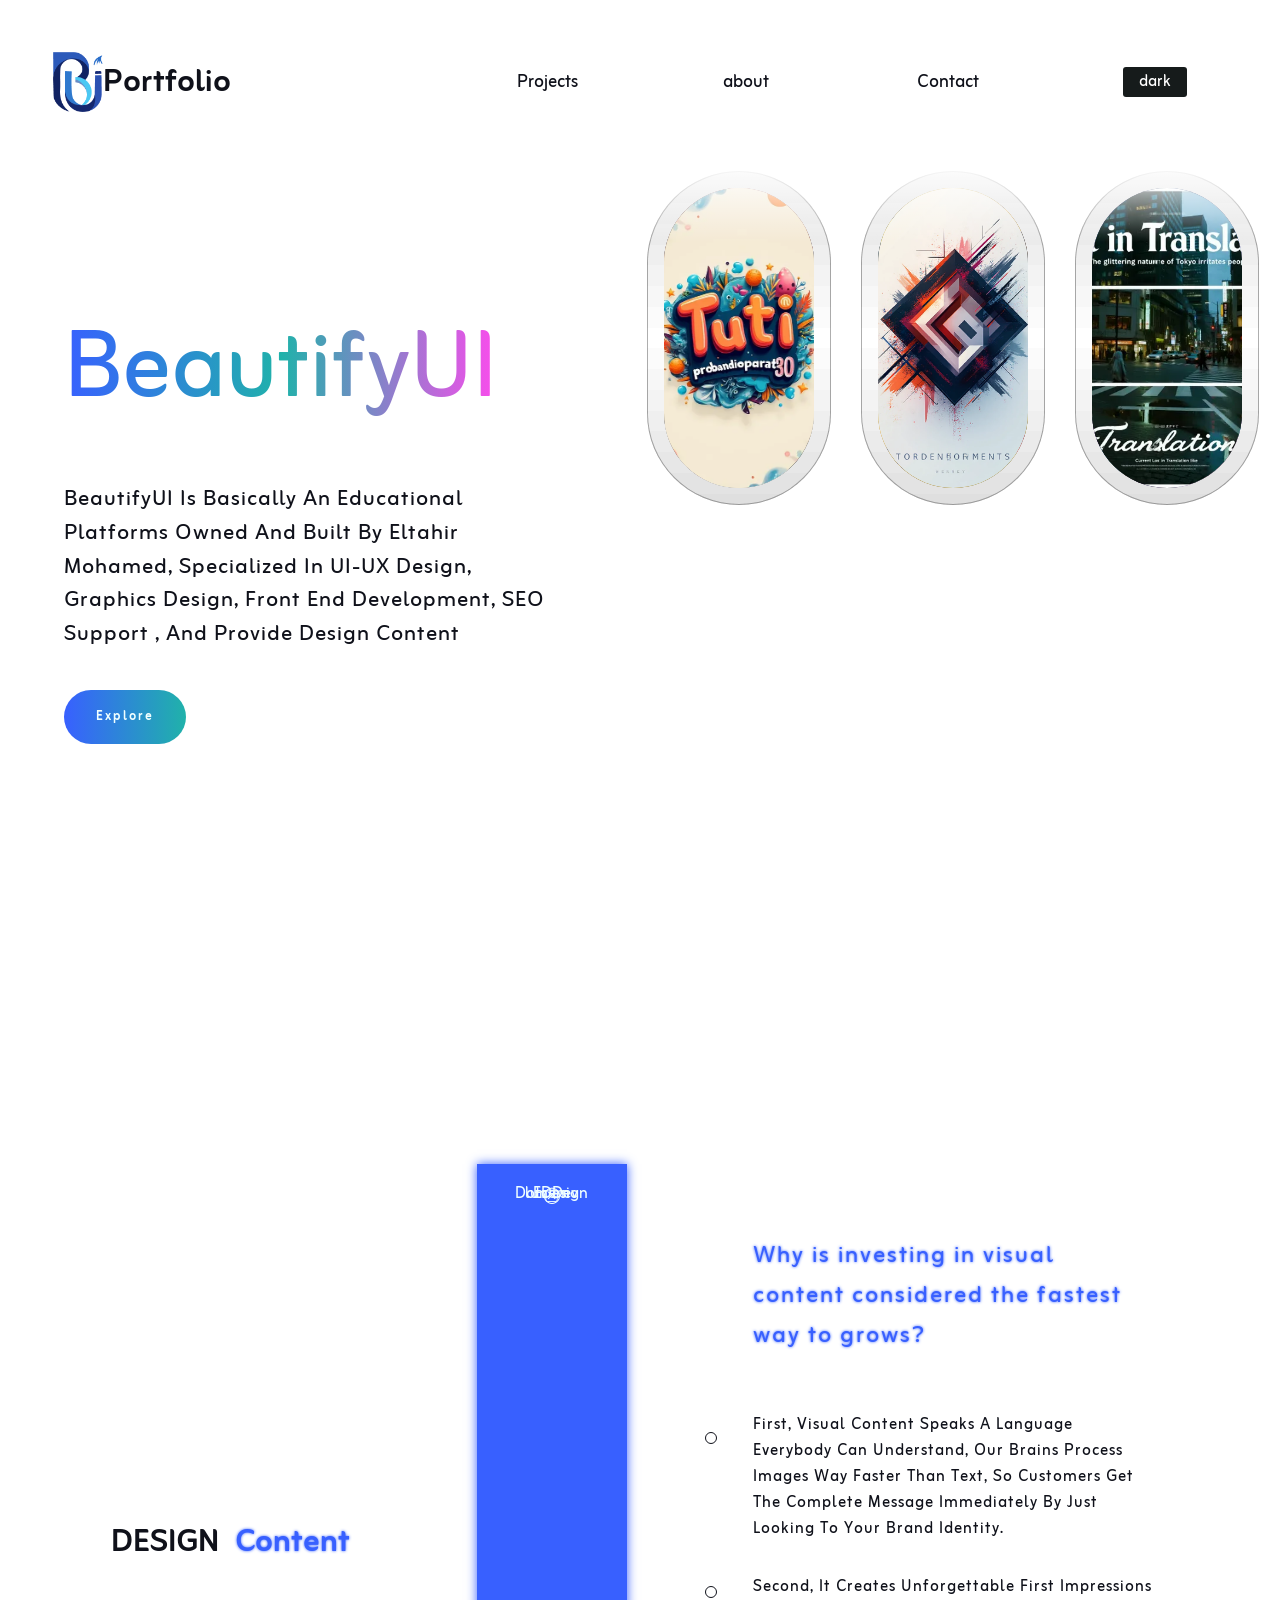
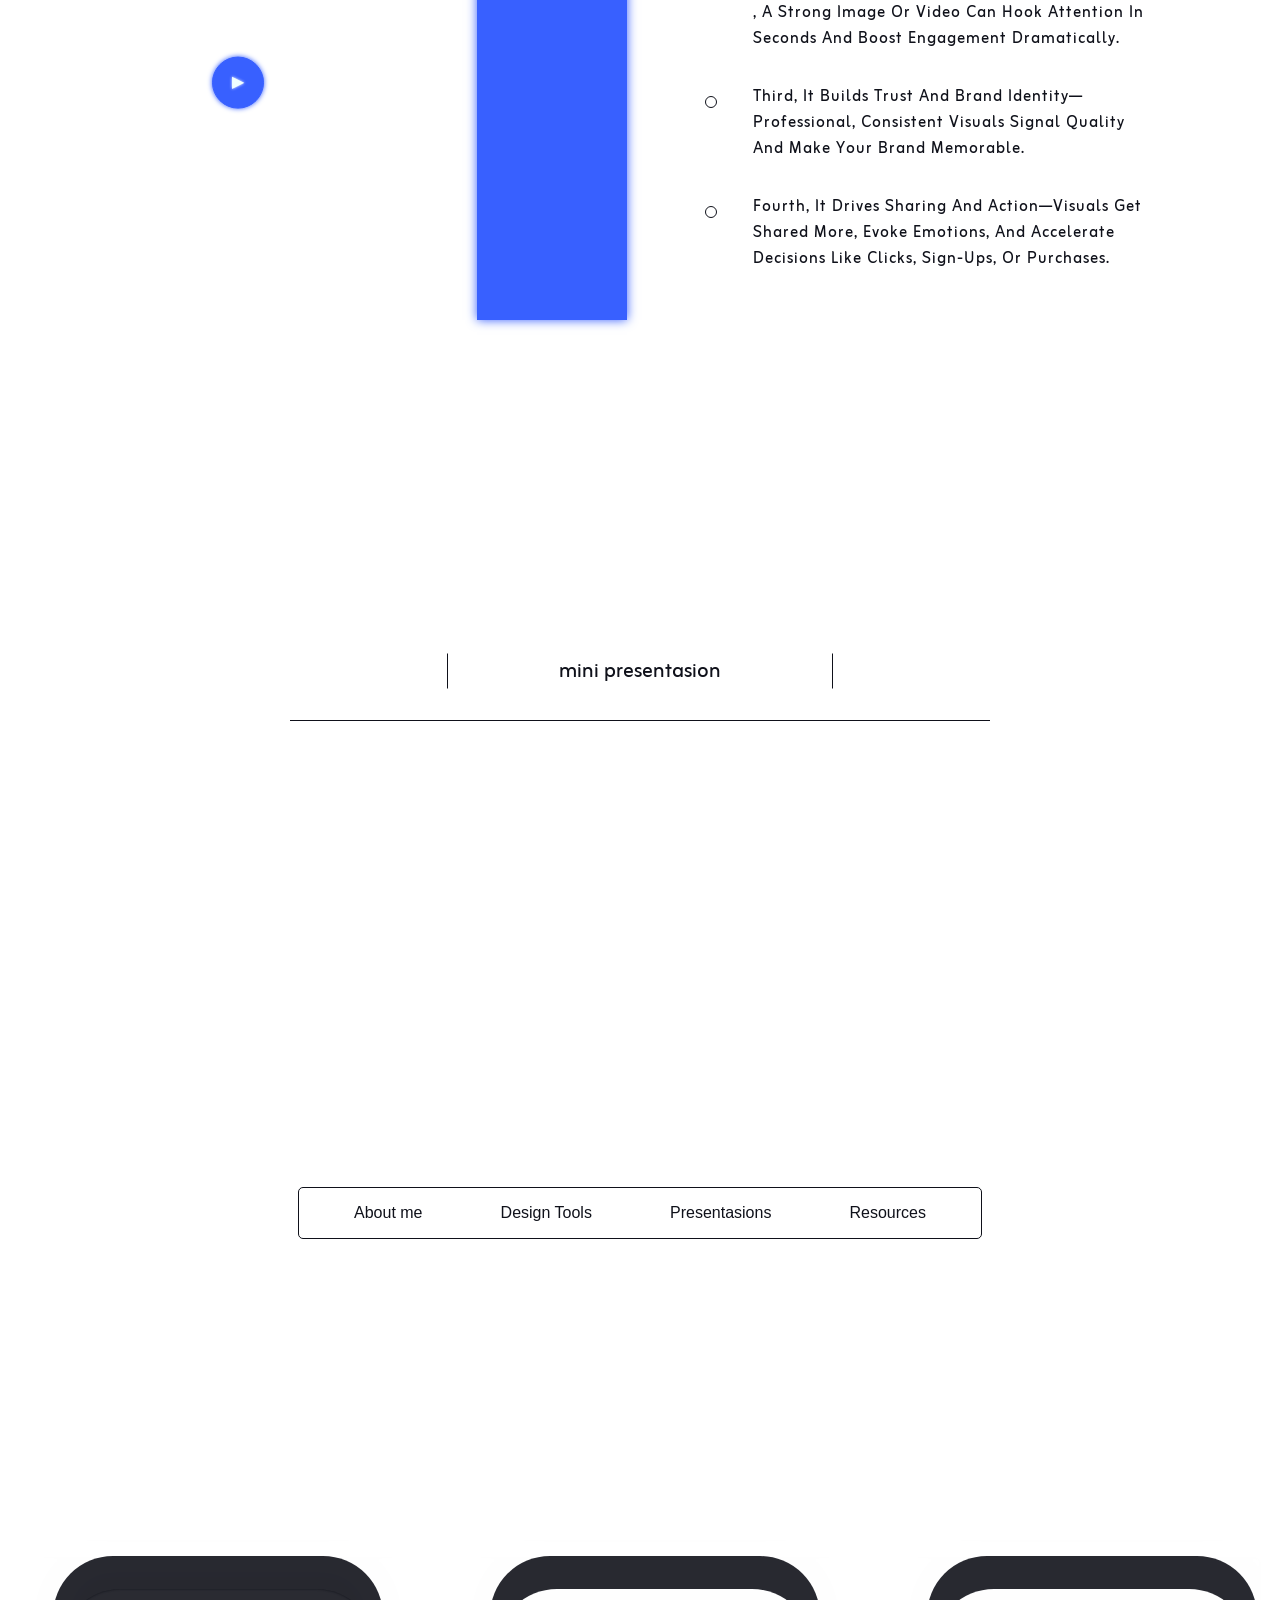
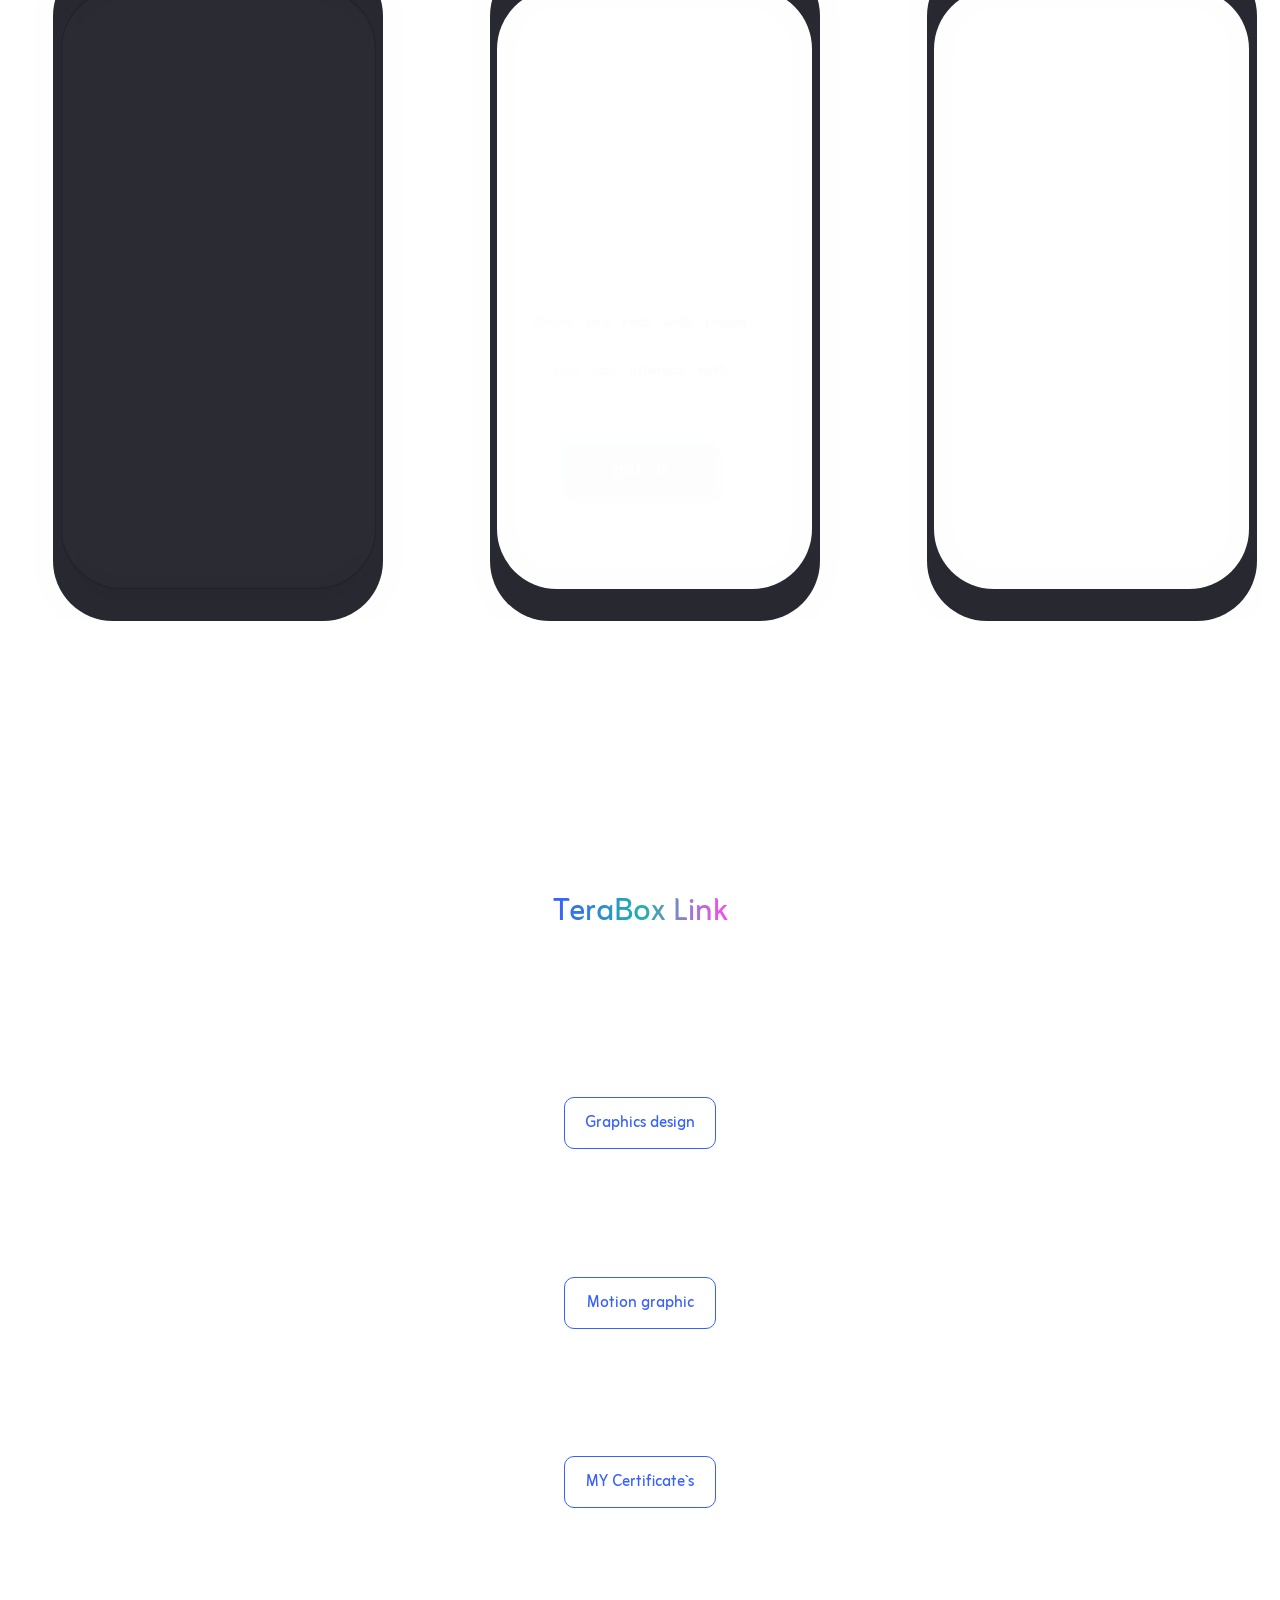
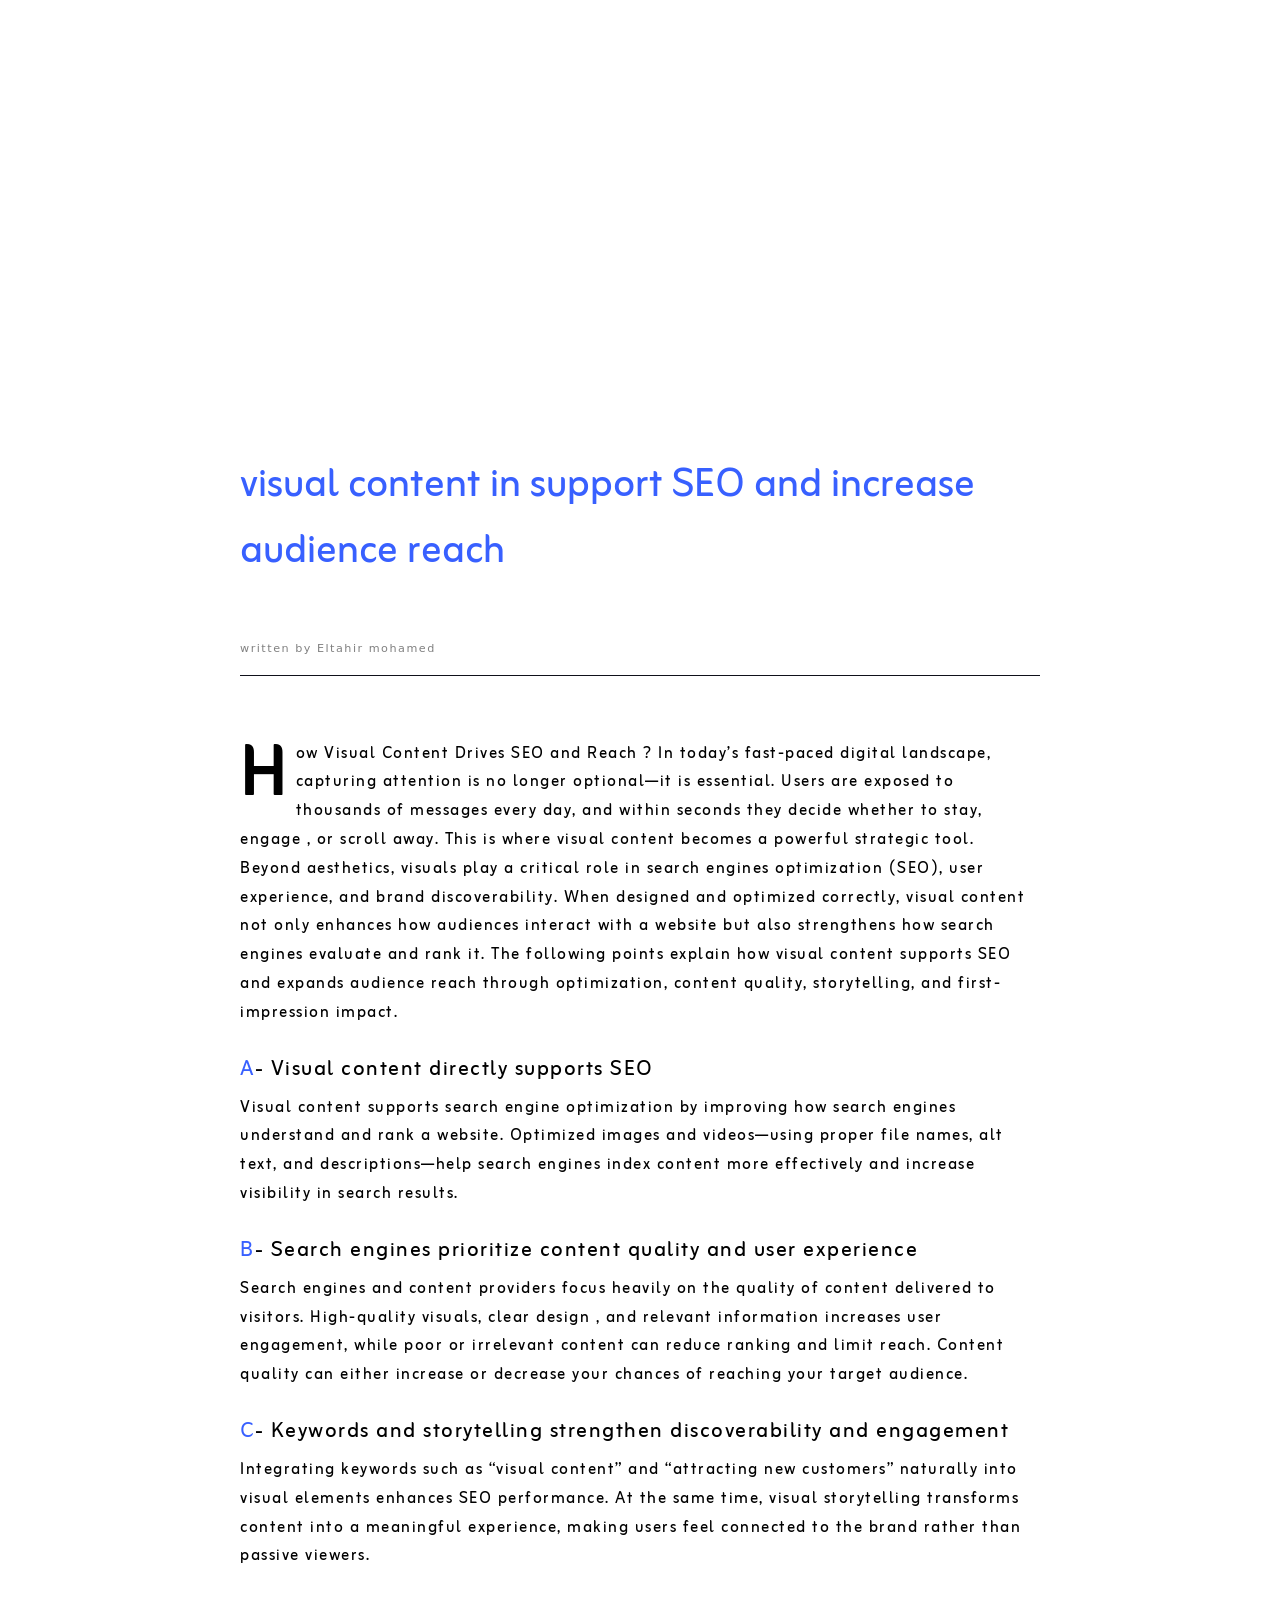
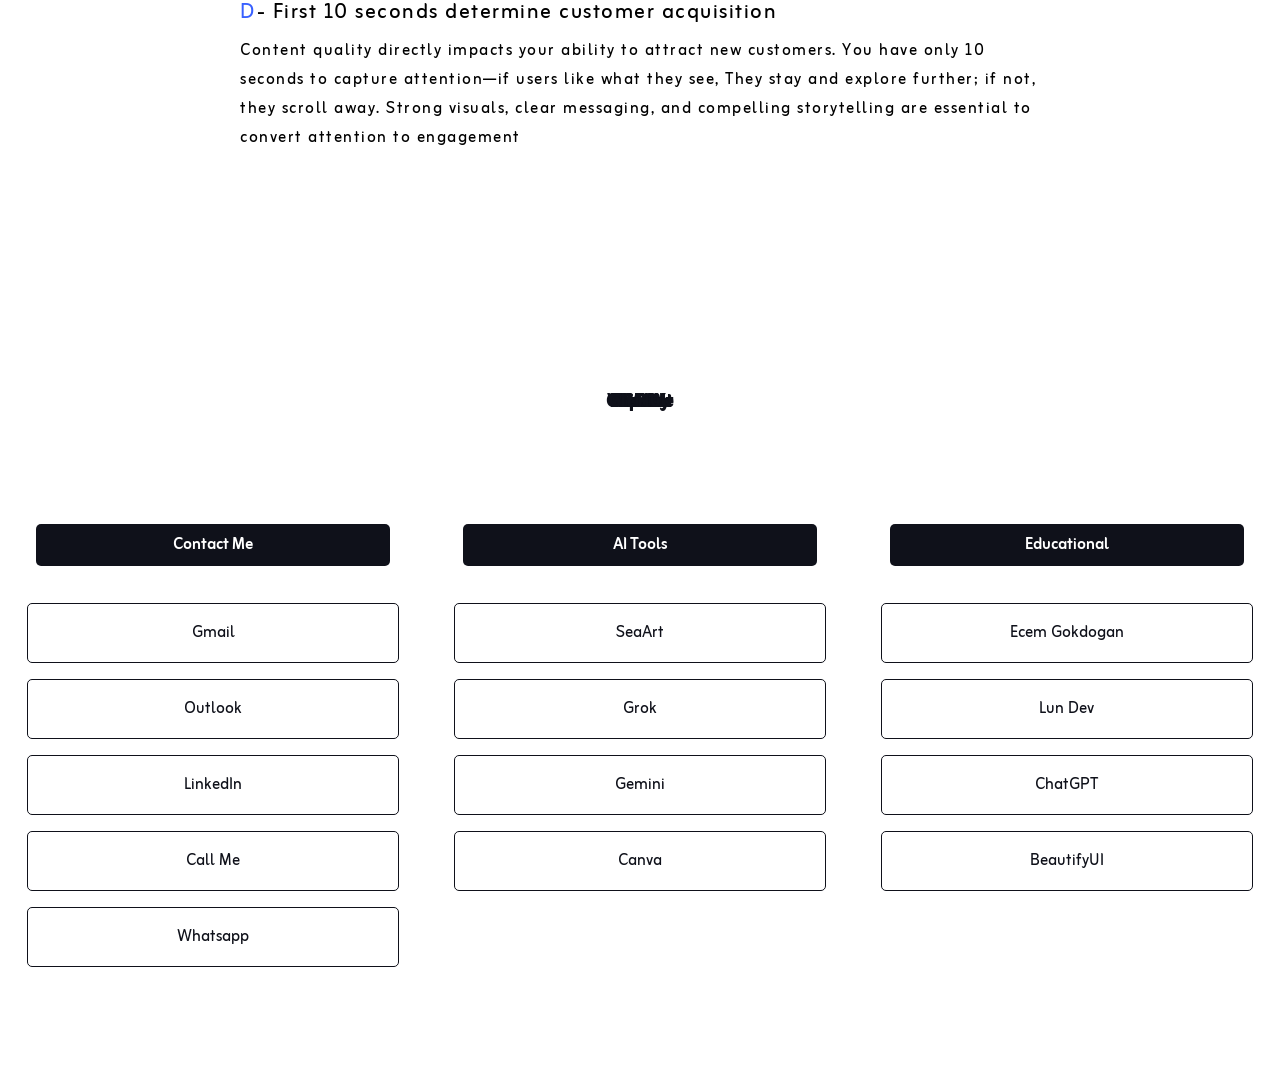
==== commit e486577e: "Update skills list and correct names in index.html" ====
--- a/protofoilo/beautify-ui/index.html
+++ b/protofoilo/beautify-ui/index.html
@@ -5,6 +5,9 @@
     <meta name="viewport" content="width=device-width, initial-scale=1.0">
     <meta http-equiv="Content-Type" content="text/html;charset=UTF-8"> 
     <link rel="stylesheet" href="CSS/style.css">
+  <link rel="preconnect" href="https://fonts.googleapis.com">
+<link rel="preconnect" href="https://fonts.gstatic.com" crossorigin>
+<link href="https://fonts.googleapis.com/css2?family=Zain:ital,wght@0,200;0,300;0,400;0,700;0,800;0,900;1,300;1,400&display=swap" rel="stylesheet">
     <title>BeautifyUI</title>
     <link rel="icon" href="BUI-images/BUI.png" type="image/x-icon">
  </head>
@@ -346,11 +349,11 @@
                 <div class="last" style="--position-last:3;">Cap Cut</div>
                 <div class="last" style="--position-last:4;">Krita</div>
                 <div class="last" style="--position-last:5;">Netlify</div>
-                <div class="last" style="--position-last:6;"> Power point</div>
-                <div class="last" style="--position-last:7;">Adobi Illustrator</div>
-                <div class="last" style="--position-last:8;">Visual Studio </div>
+                <div class="last" style="--position-last:6;"> UI/UX </div>
+                <div class="last" style="--position-last:7;">Adobi</div>
+                <div class="last" style="--position-last:8;">VS code </div>
                 <div class="last" style="--position-last:9;">Vercel</div>
-                <div class="last" style="--position-last:10;">GIT HUP</div>
+                <div class="last" style="--position-last:10;">Git Hub</div>
             </div>
            <div class="partison1"> 
             <h4>contact me</h4>
@@ -383,6 +386,6 @@
         </div>
     </div>
 
-    <script src="js/index .js"> </script>
+    <script src="js/index.js"> </script>
  </body>
  </html>
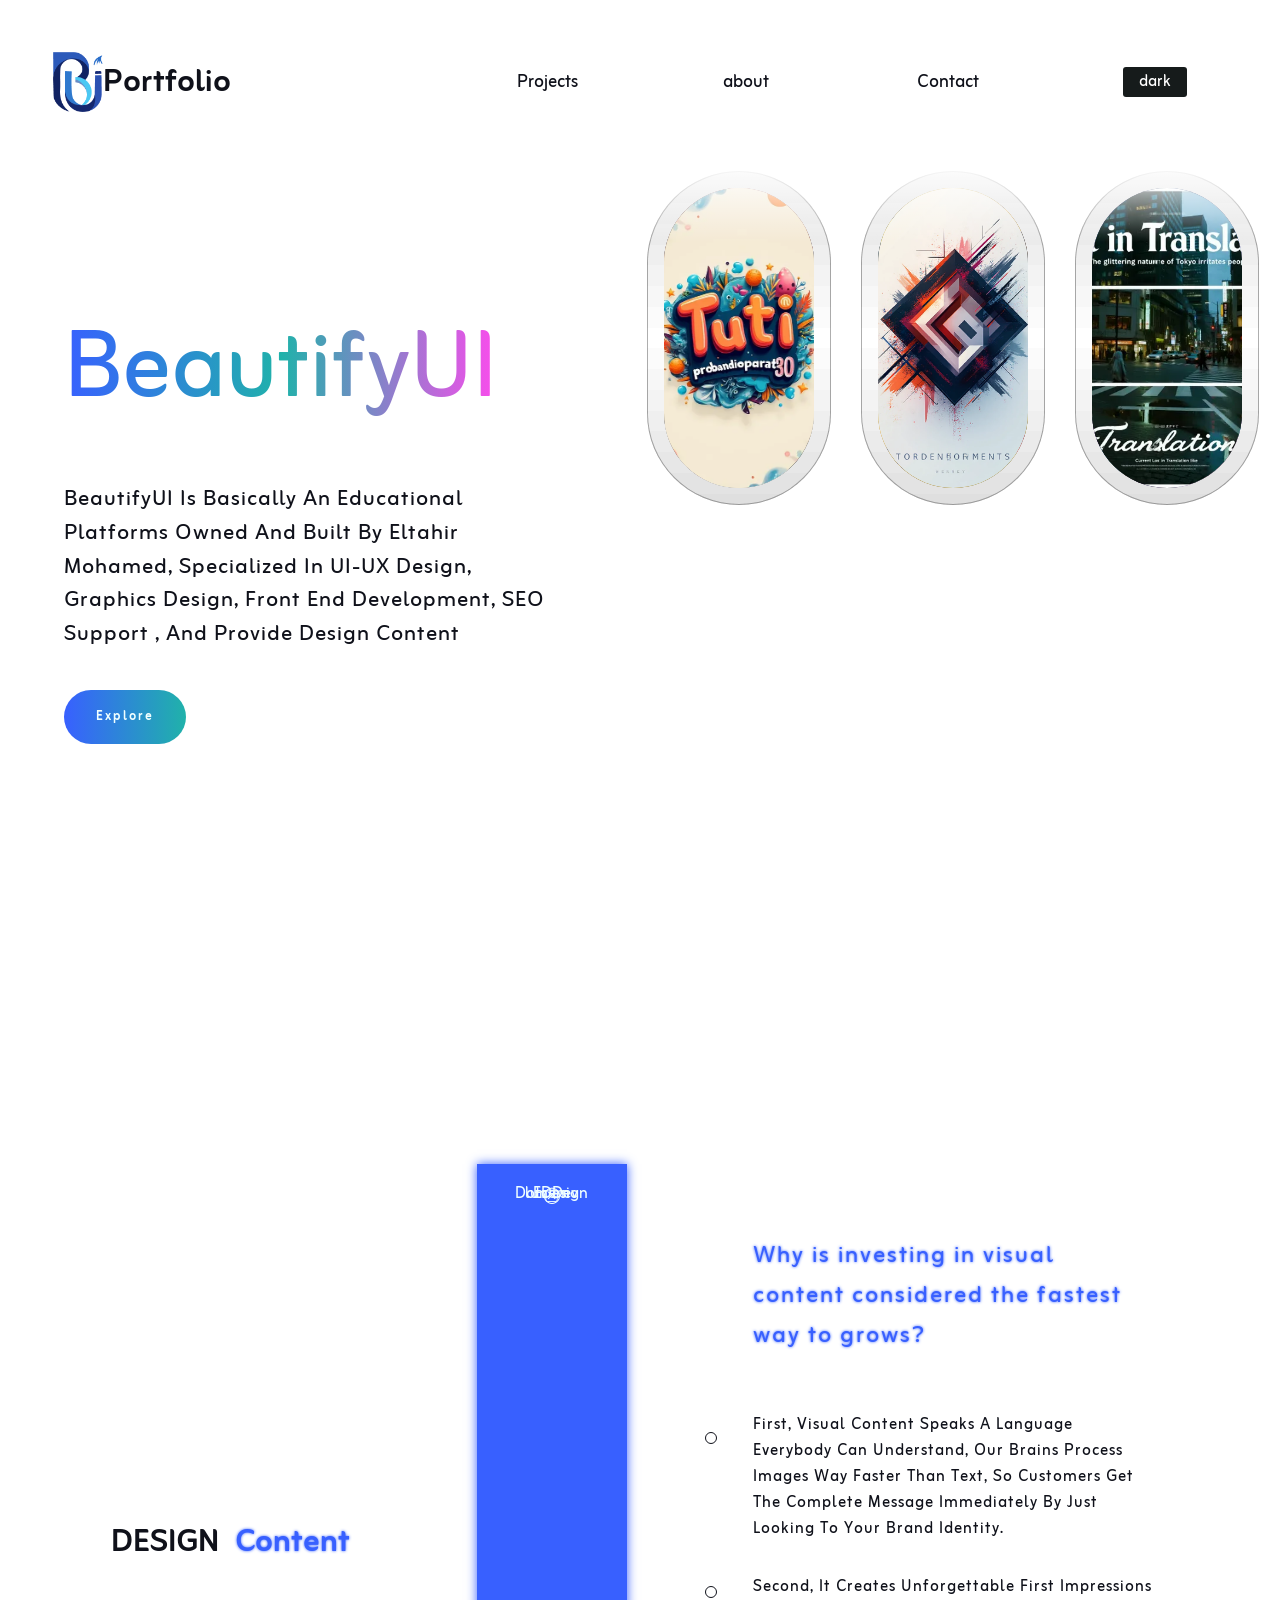
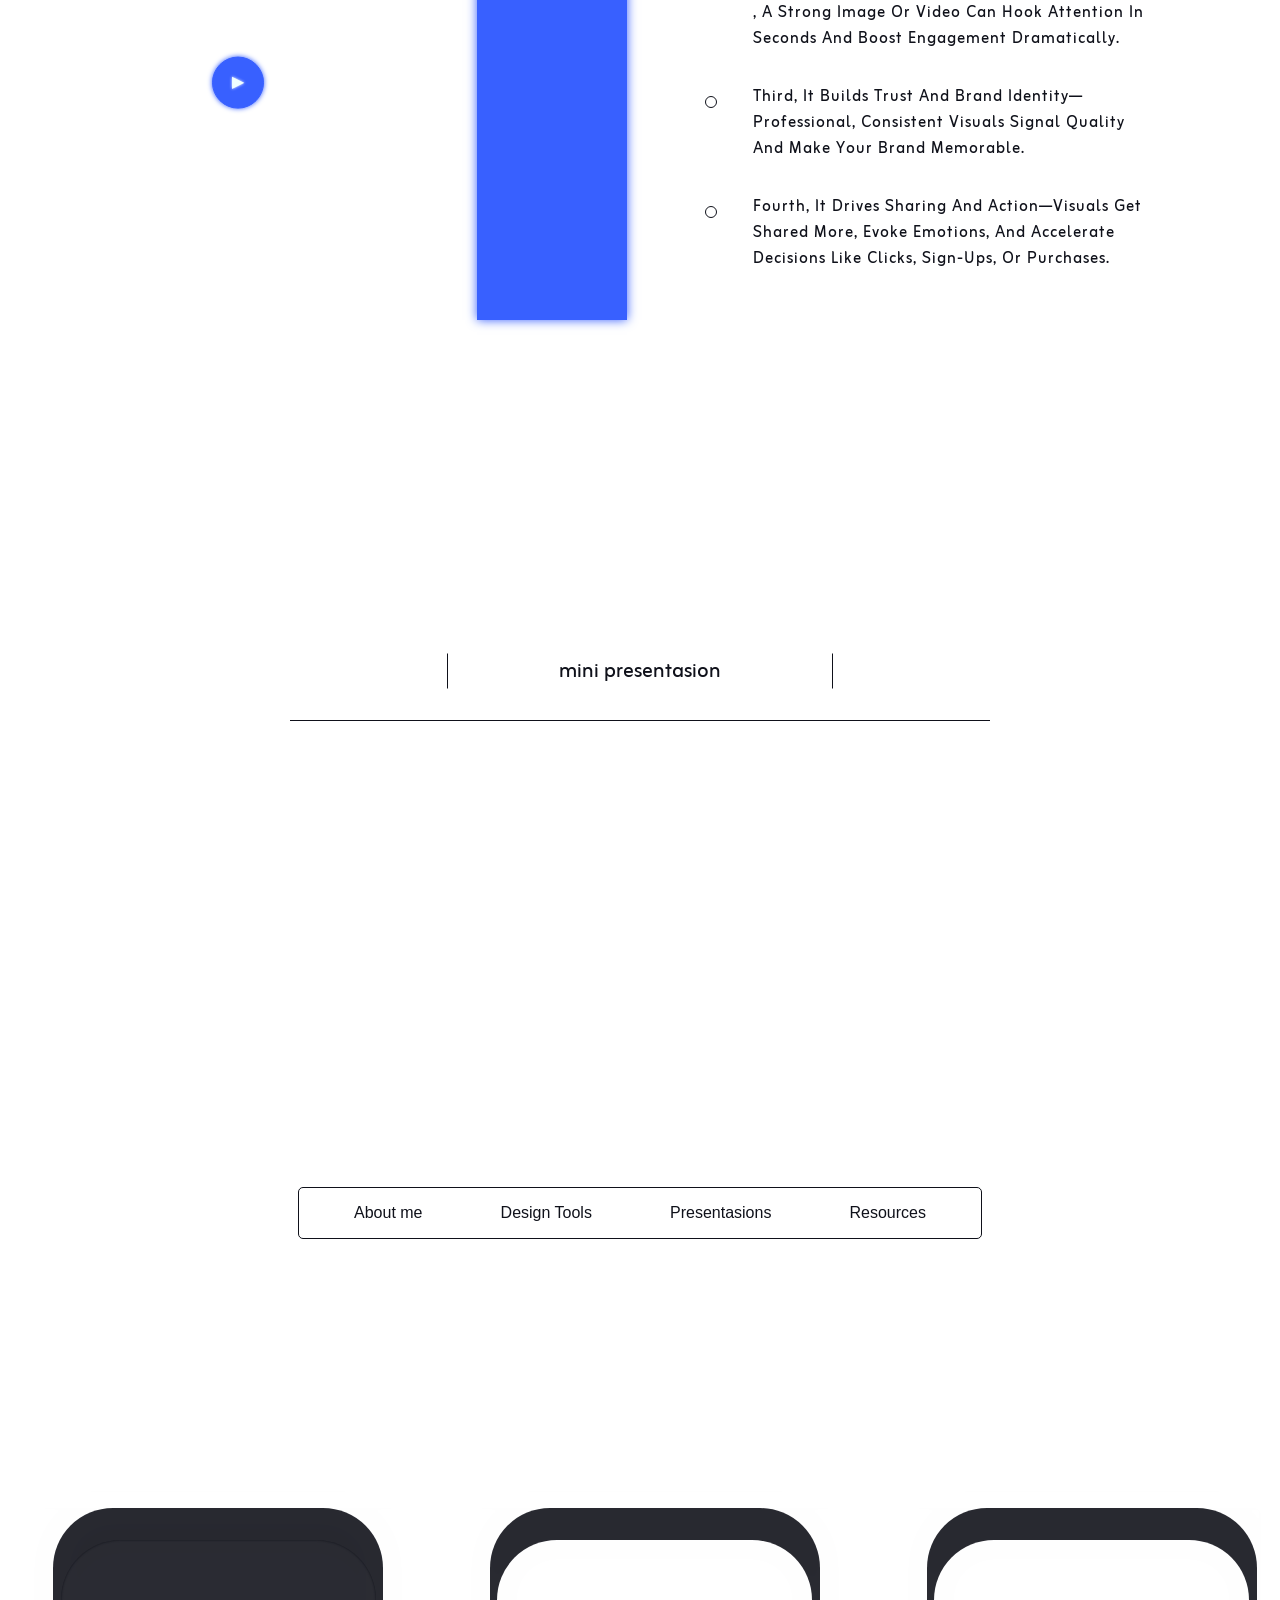
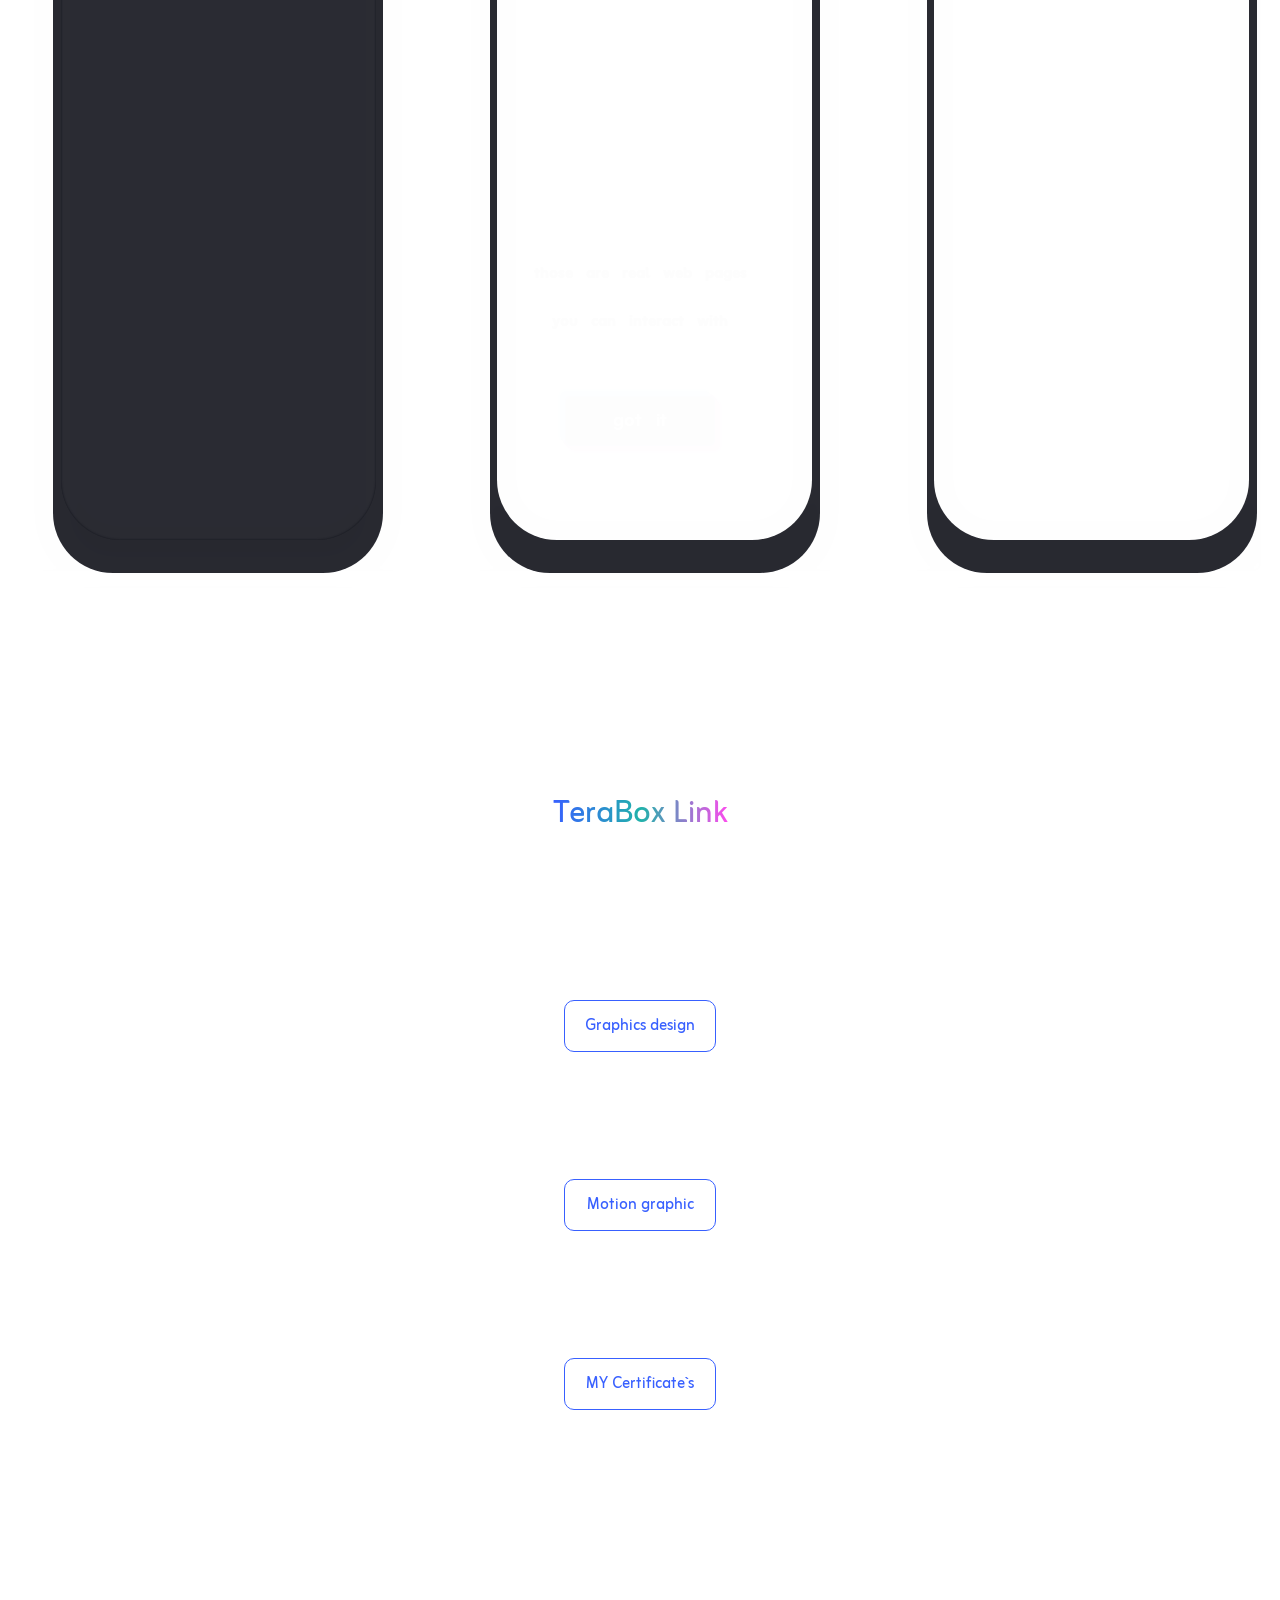
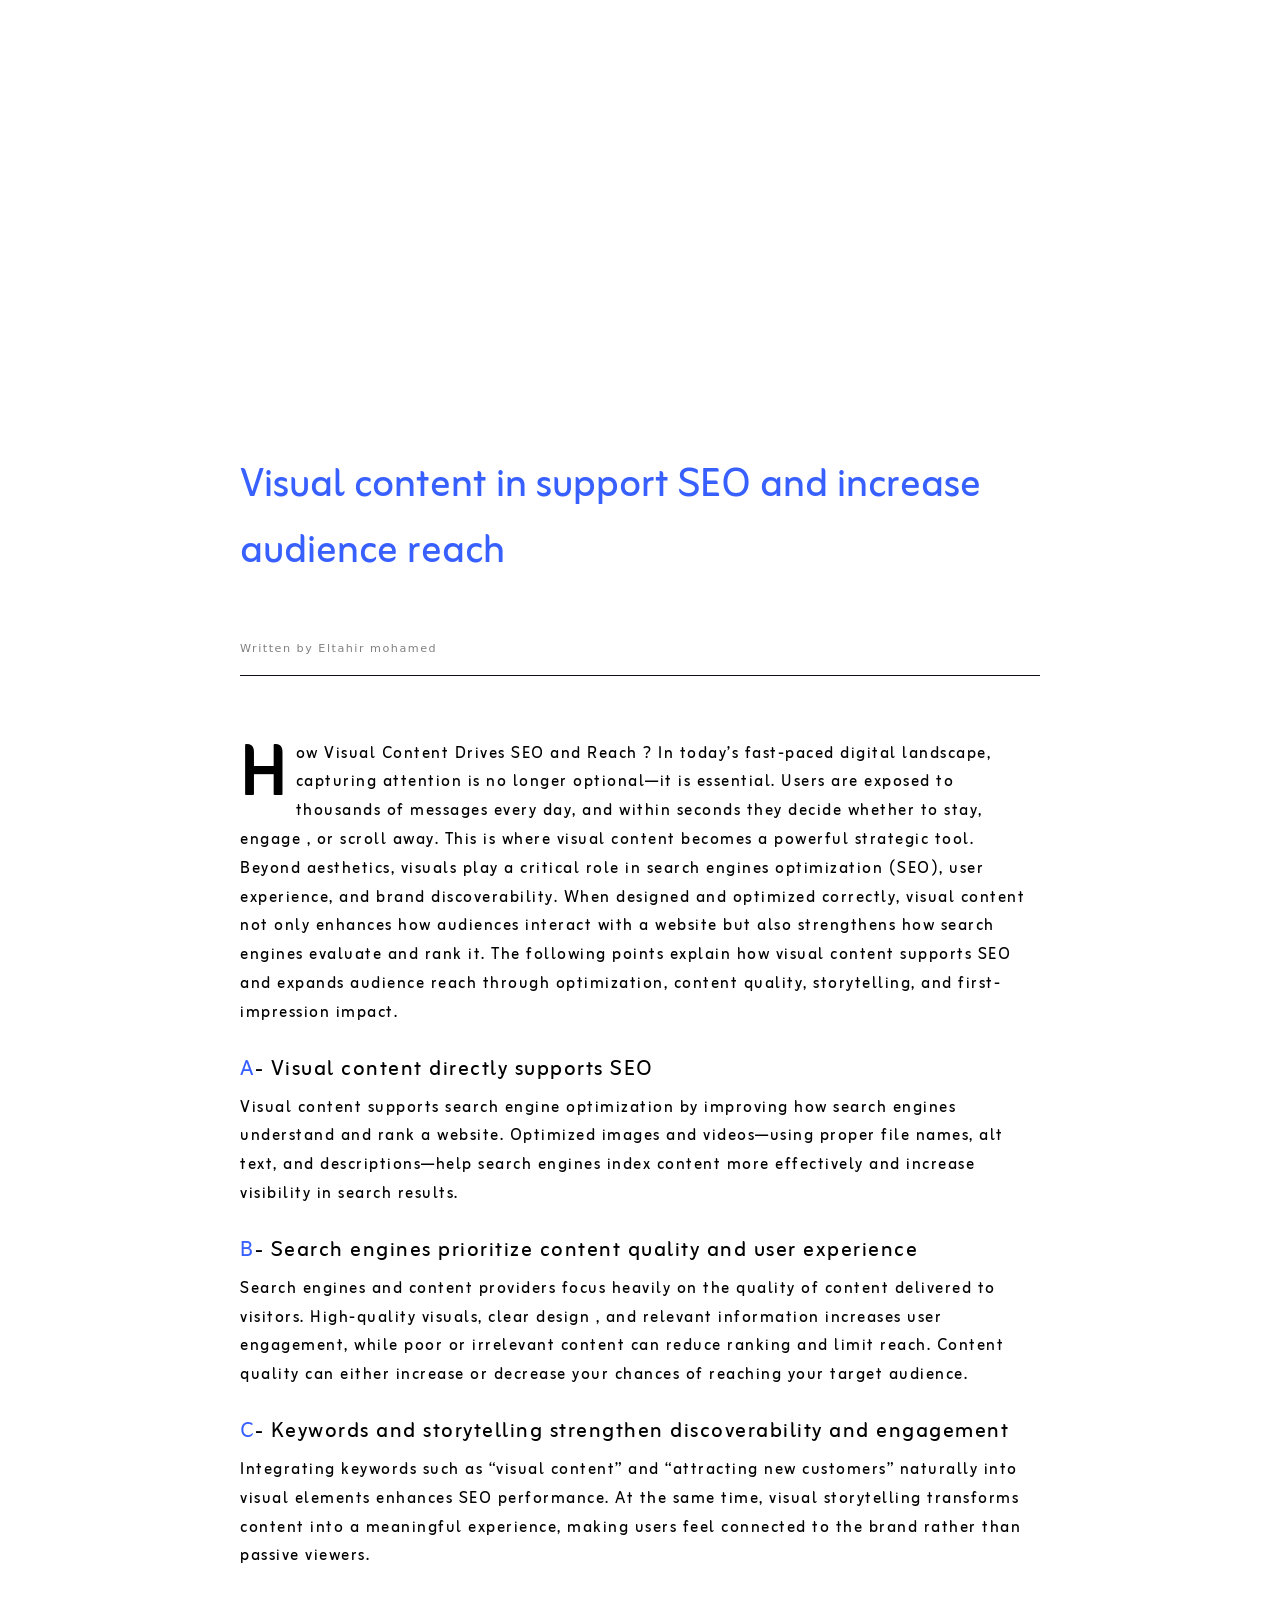
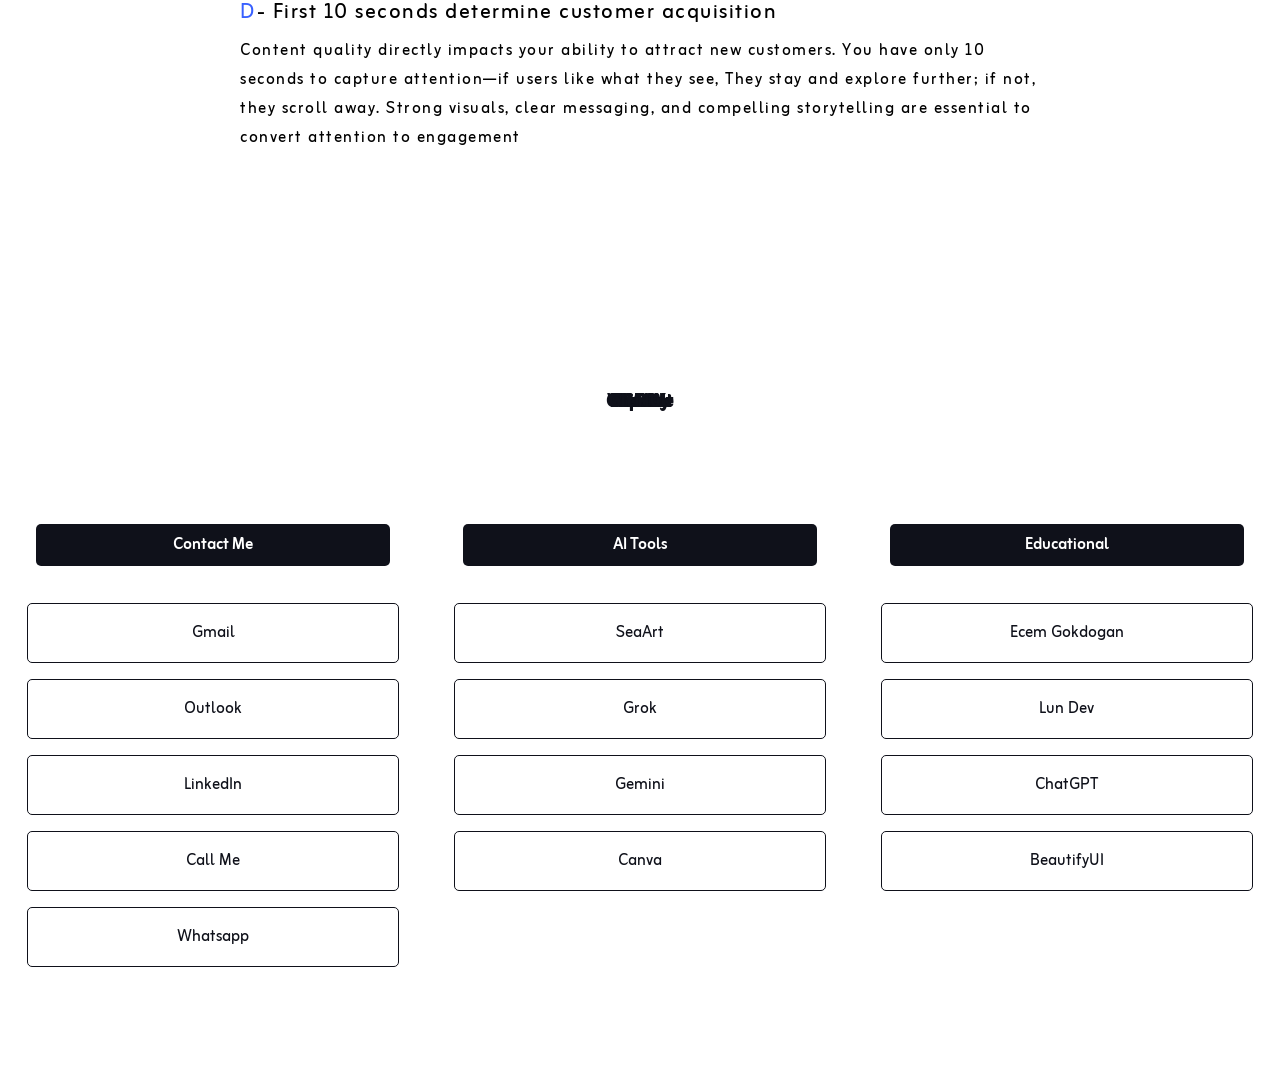
==== commit b2b9d5a1: "Correct capitalization in index.html" ====
--- a/protofoilo/beautify-ui/index.html
+++ b/protofoilo/beautify-ui/index.html
@@ -277,8 +277,8 @@
 
         <section class="one">
      <div class="q">
-                <h4>visual content in support SEO and increase audience reach</h4> 
-                <p>written by Eltahir mohamed</p> 
+                <h4>Visual content in support SEO and increase audience reach</h4> 
+                <p>Written by Eltahir mohamed</p> 
                </div>
                <p><span>H</span>ow Visual Content Drives SEO and Reach ?
 
--- a/protofoilo/beautify-ui/CSS/style.css
+++ b/protofoilo/beautify-ui/CSS/style.css
@@ -1397,7 +1397,7 @@
 
 .projects{
     grid-area: projects;
-    min-height: 220dvh;
+    min-height: 220vh;
     min-width: 100dvw;
     max-width: 100dvw;
     overflow-x:hidden ;
@@ -1450,9 +1450,9 @@
 .web-pages{
     justify-self: start;
     align-self: flex-start;
-    width: 300dvw;
+    width: 300vw;
     flex-wrap: wrap;
-    height: 45%;
+    height: 40%;
     display: flex;
     align-items: center;
     justify-content: space-around;
@@ -1460,7 +1460,7 @@
 
 }
 .apps{
-    width:300dvw;
+    width:300vw;
     height:100%;
     display: flex;
     align-items: center;
@@ -2078,4 +2078,5 @@
     background-color: var(--unblack--);
     color:var(--azure--);
 }
-}
+
+}
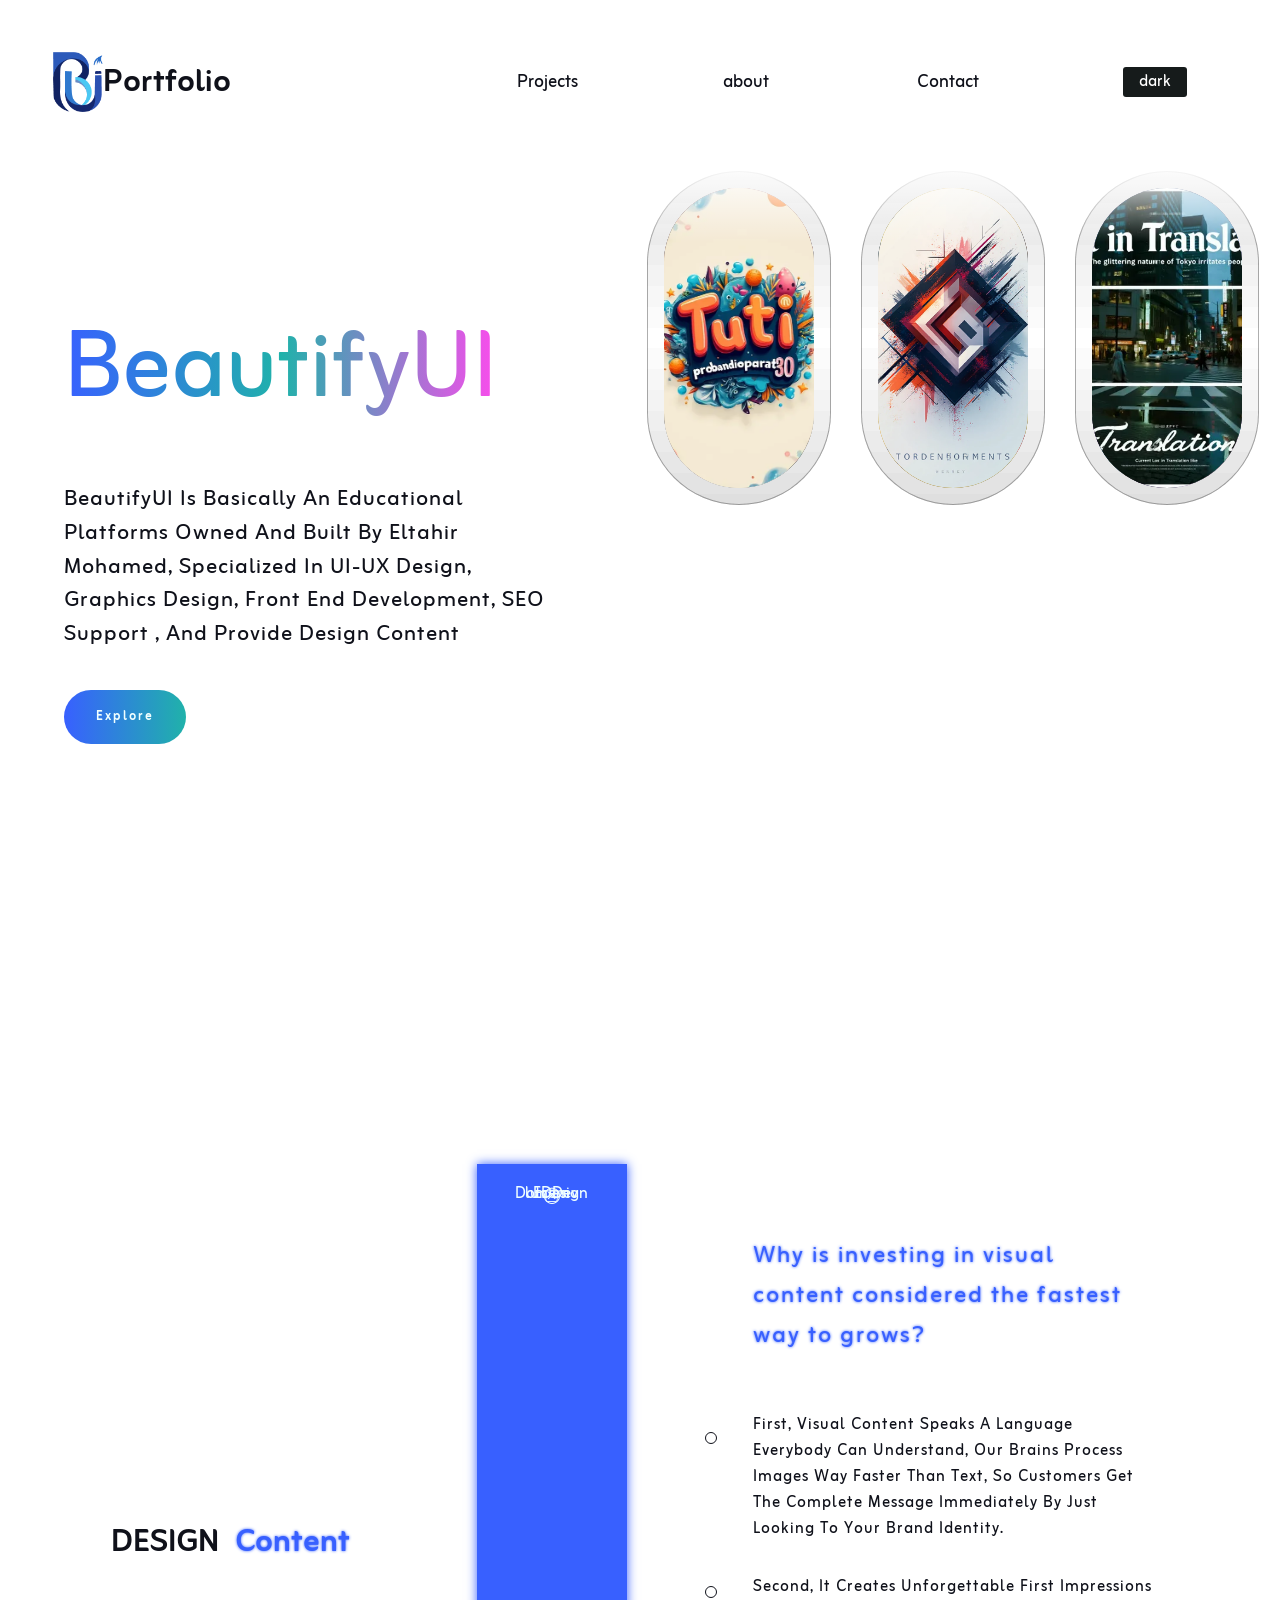
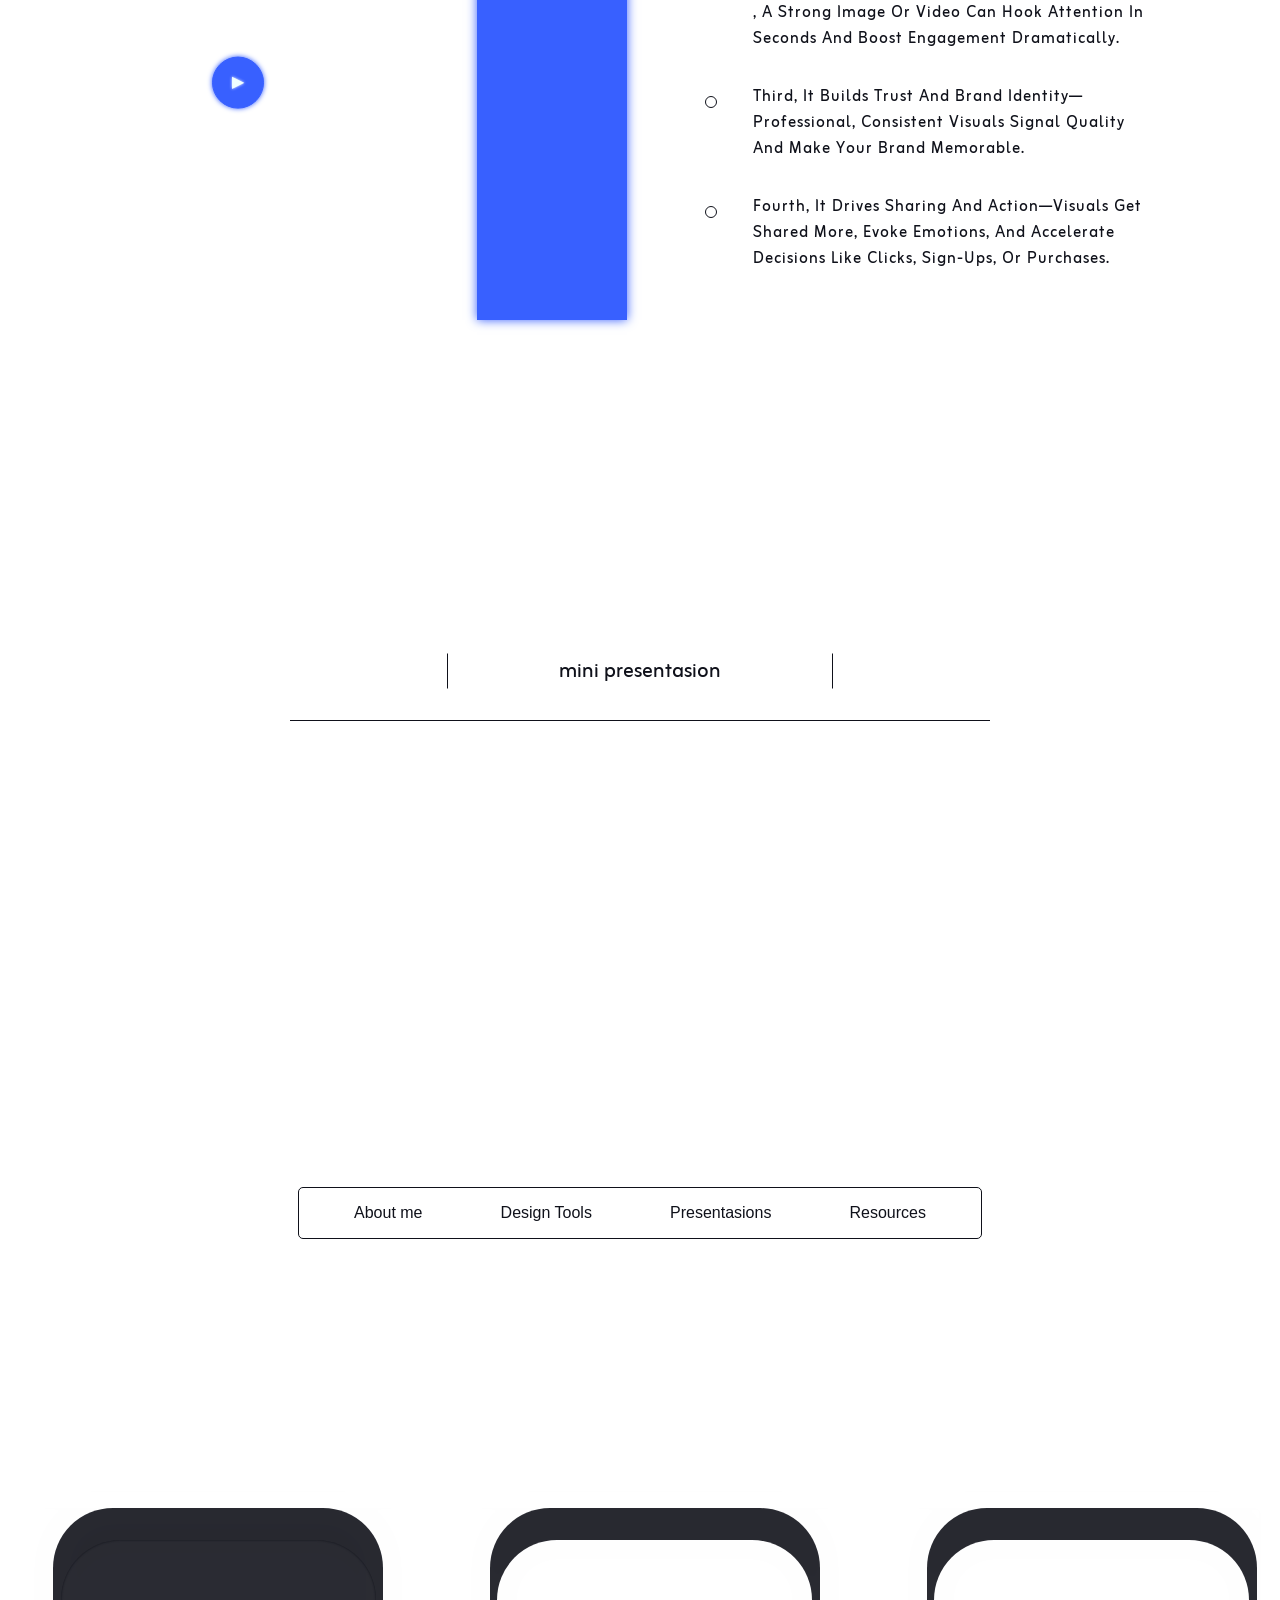
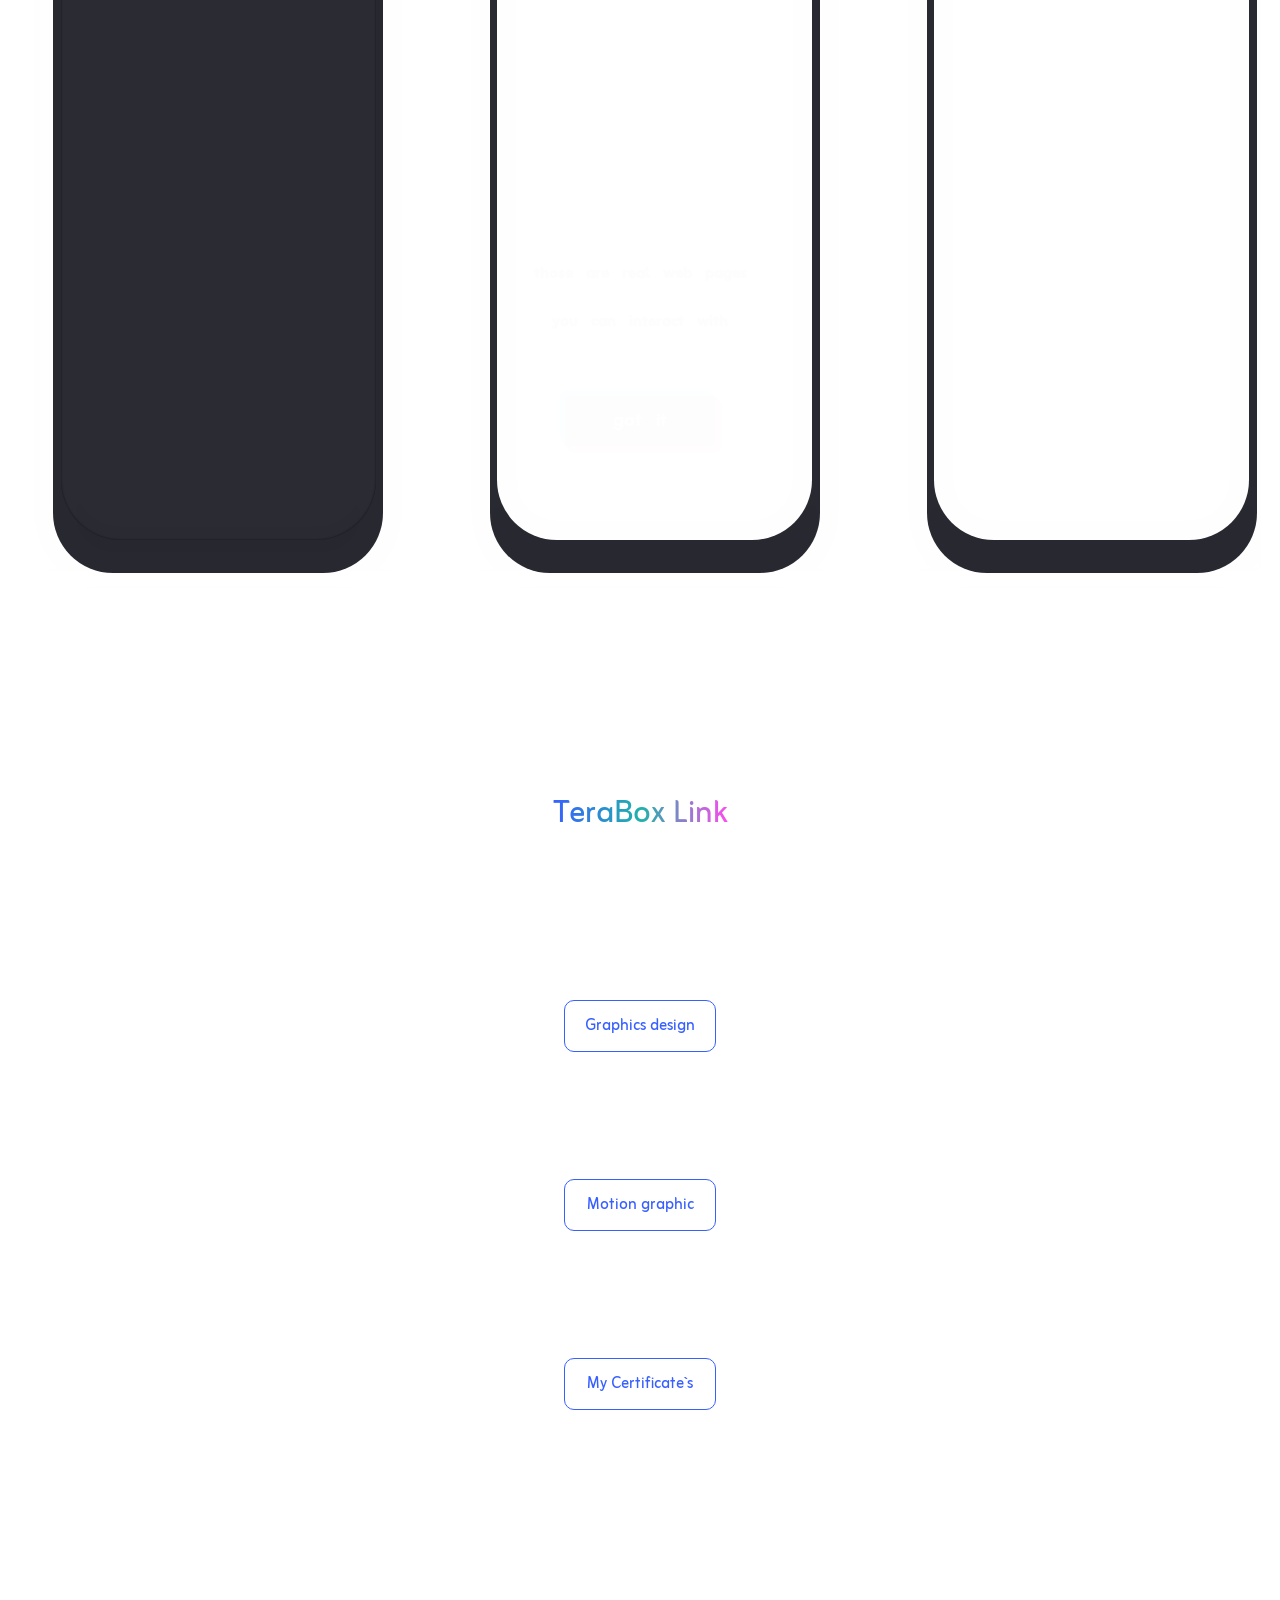
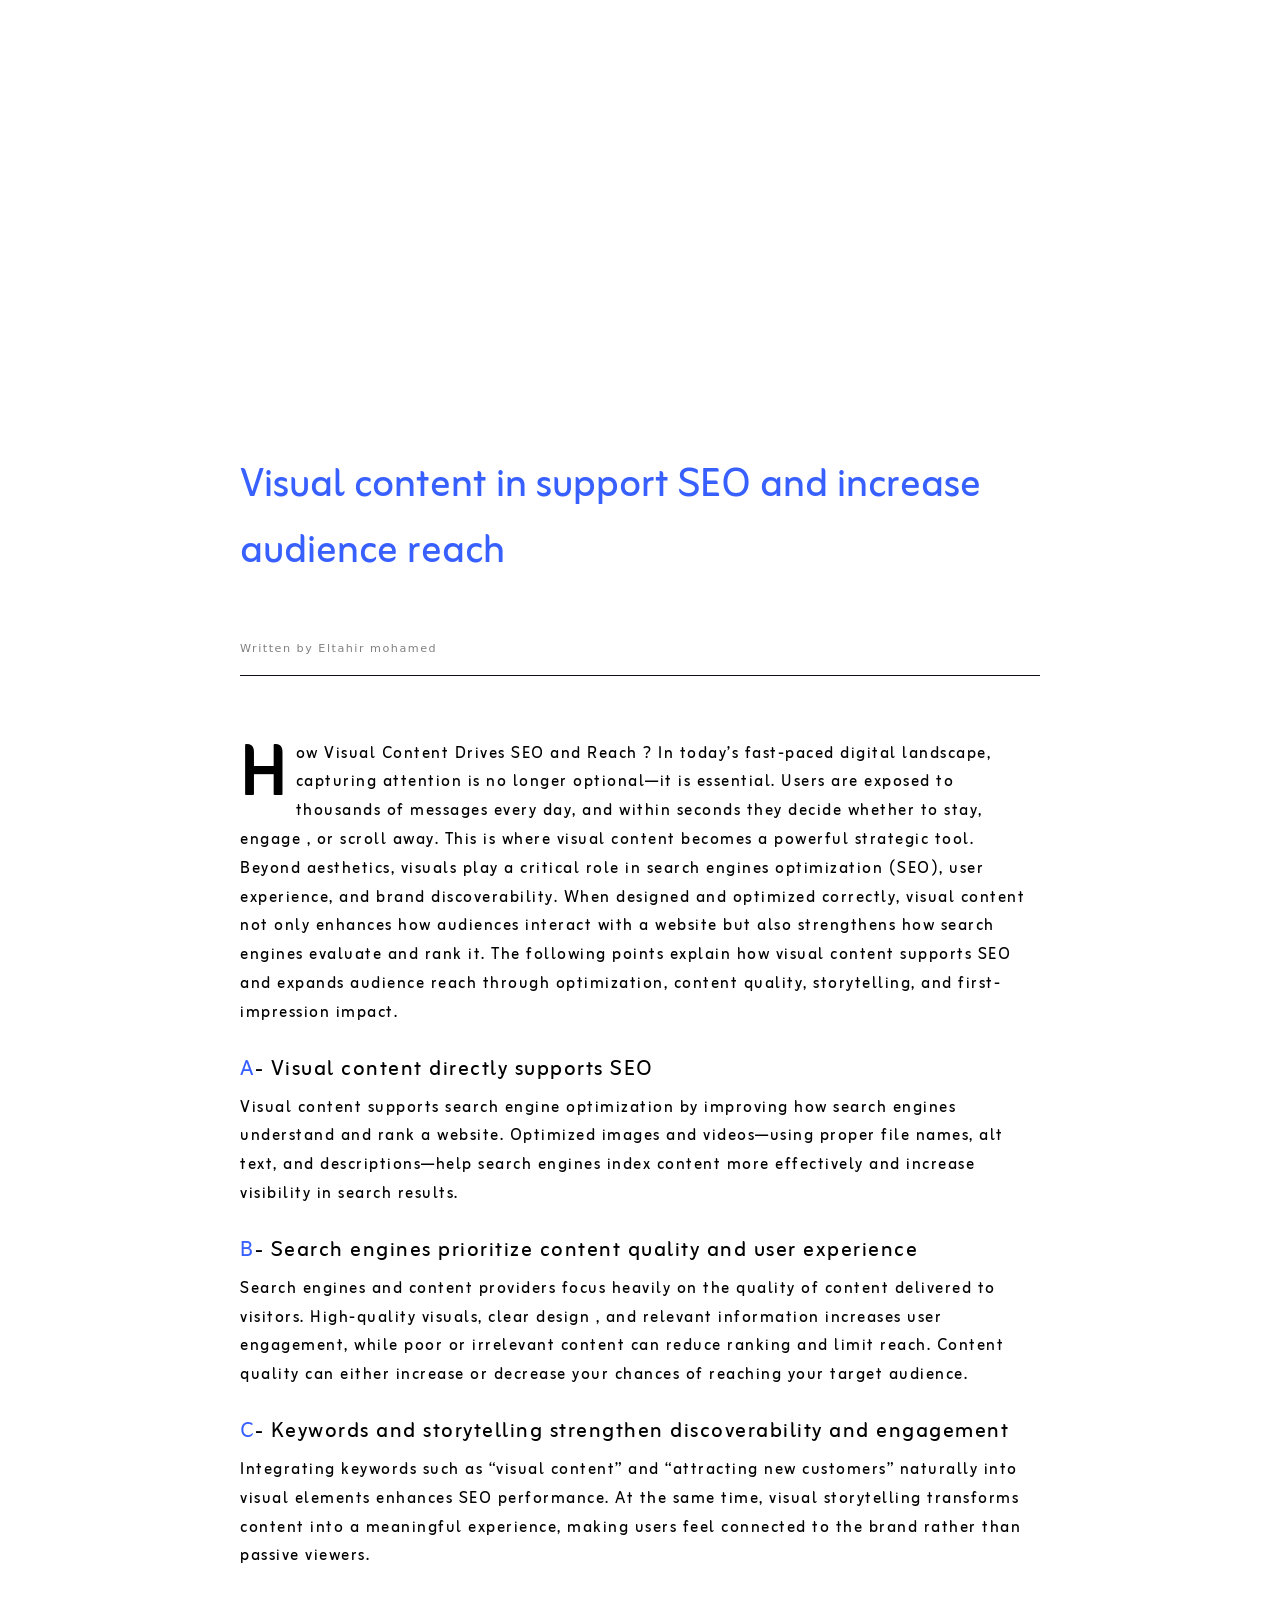
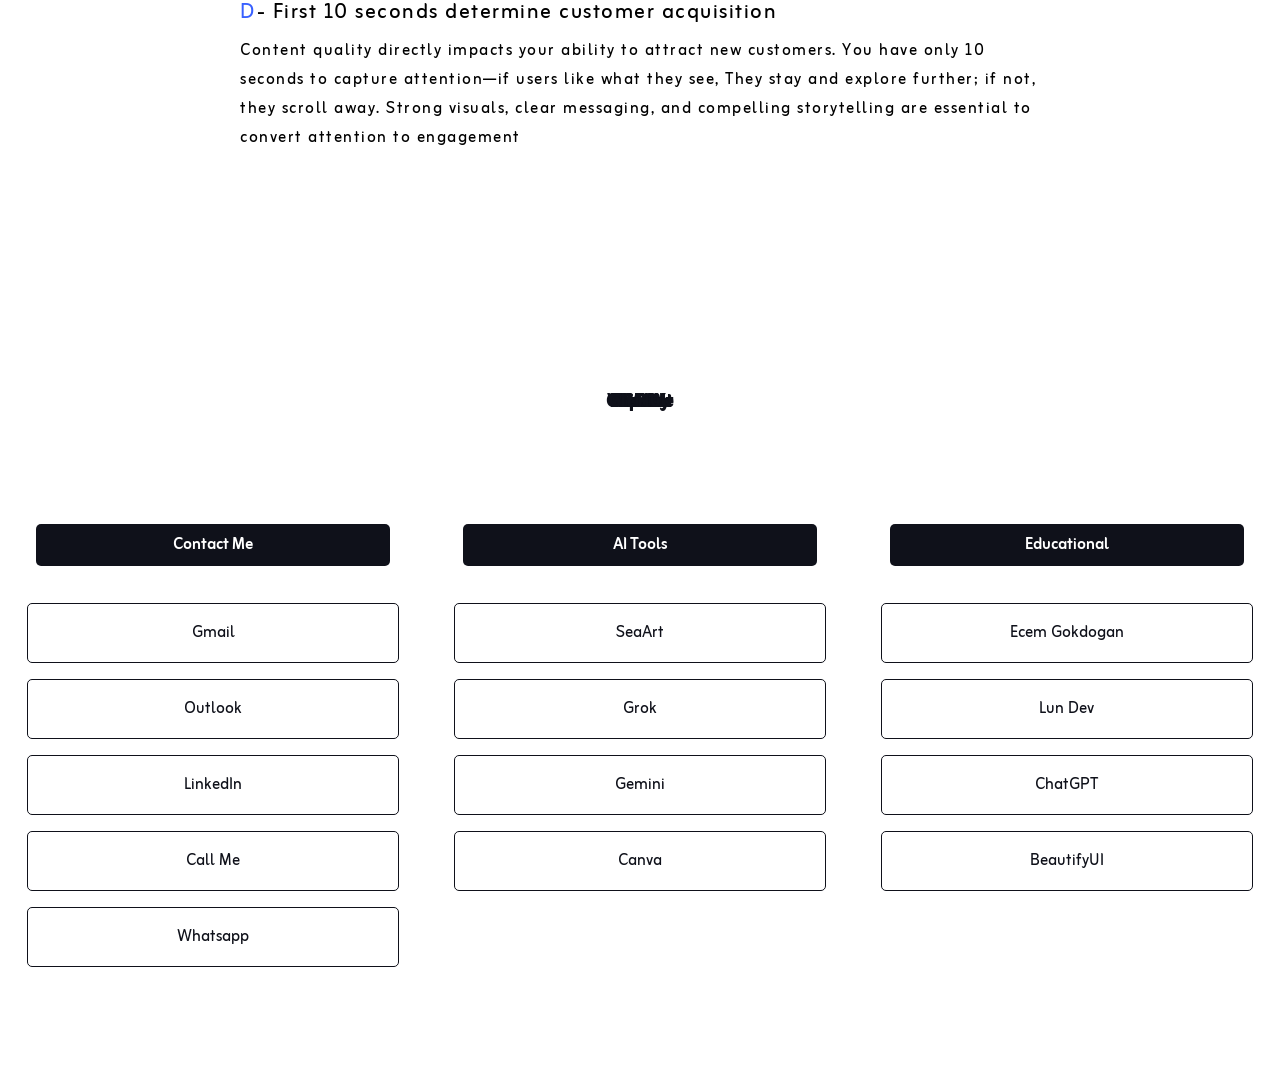
==== commit 41c3f7d3: "Fix typo in certificate link text" ====
--- a/protofoilo/beautify-ui/index.html
+++ b/protofoilo/beautify-ui/index.html
@@ -266,7 +266,7 @@
 
     <div class="l1"><a href="https://1024terabox.com/s/175cmydbNyUh5UeVPpgEPTA" target="_blank"  rel="noopener"> Graphics design </a></div>
    <div class="l2"><a href="https://1024terabox.com/s/1Xbh73X72bPCF-Zphlty3Rw" target="_blank"  rel="noopener"> Motion graphic </a></div>
-   <div class="l2"><a href="https://1024terabox.com/s/1XDOyZeLED-8Yq8F8l6TOkw" target="_blank"  rel="noopener"> MY Certificate`s </a></div>
+   <div class="l2"><a href="https://1024terabox.com/s/1XDOyZeLED-8Yq8F8l6TOkw" target="_blank"  rel="noopener"> My Certificate`s </a></div>
              </div>
 
            </div>
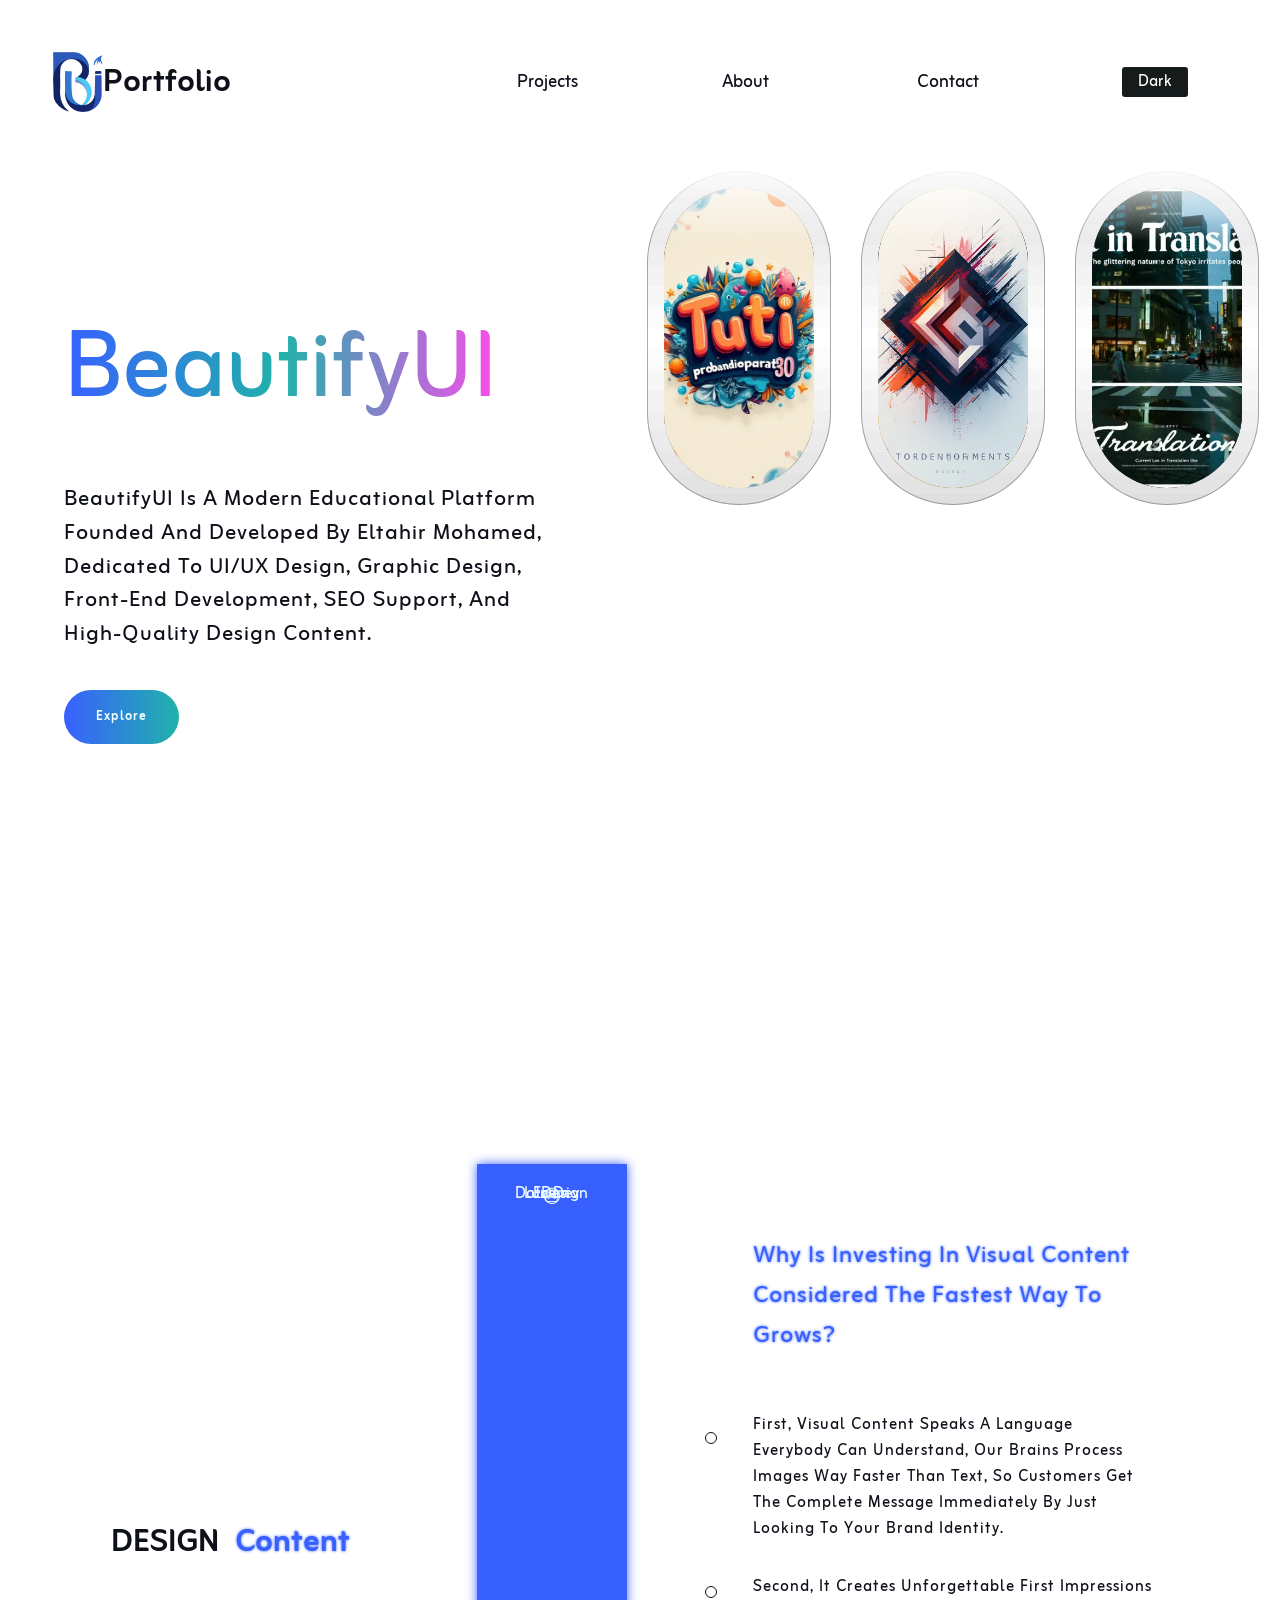
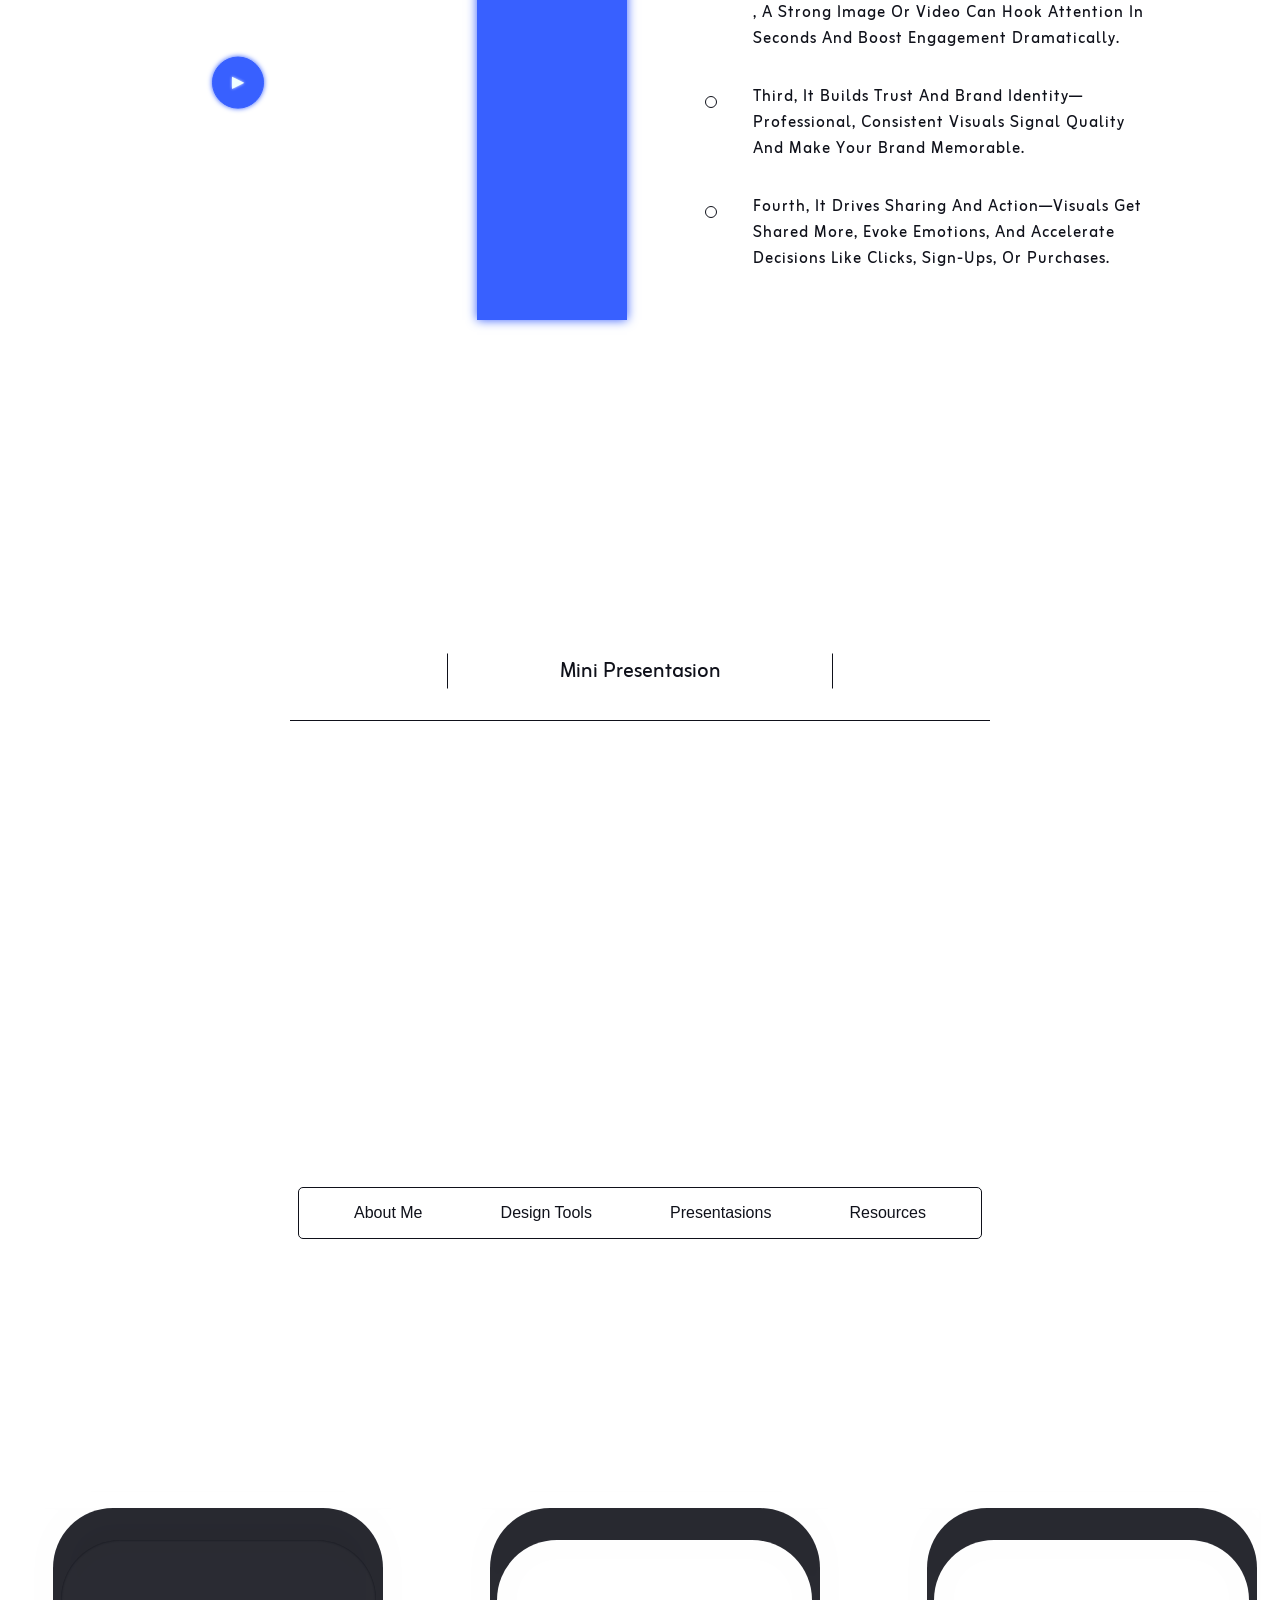
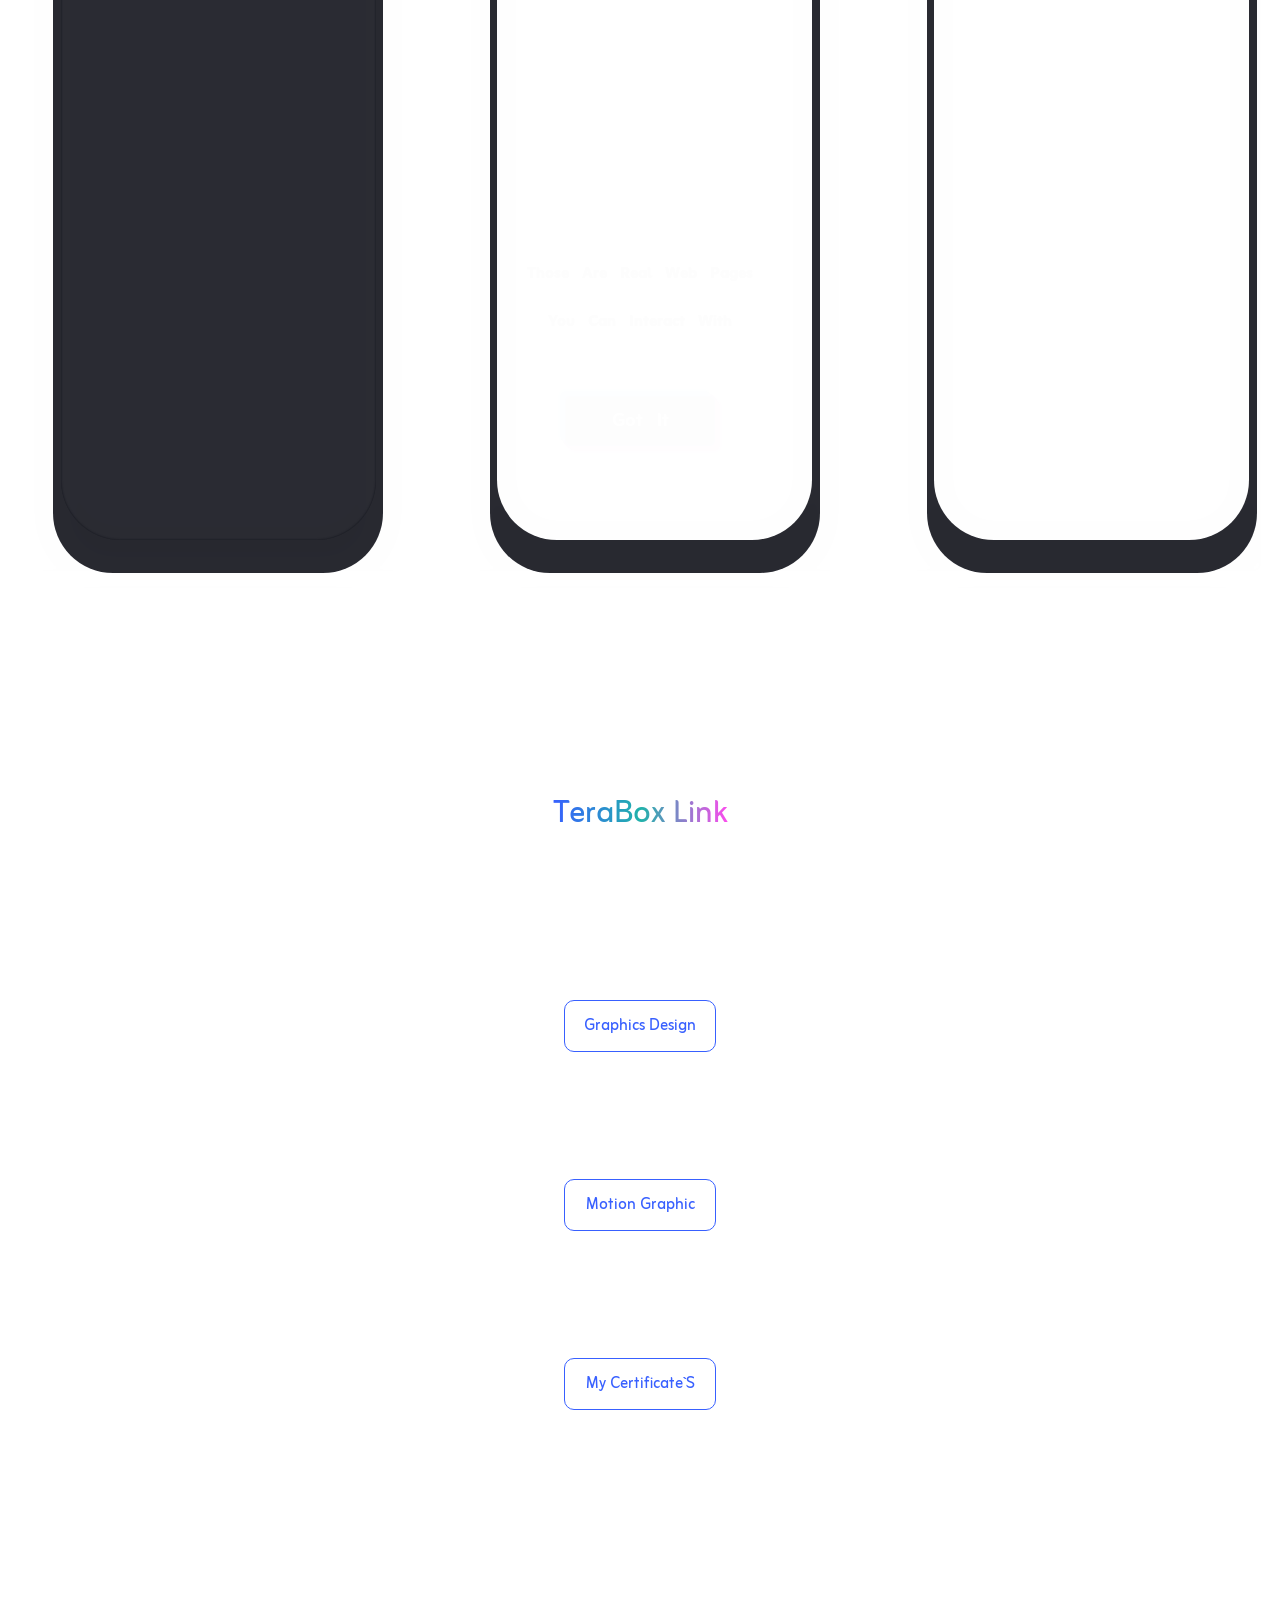
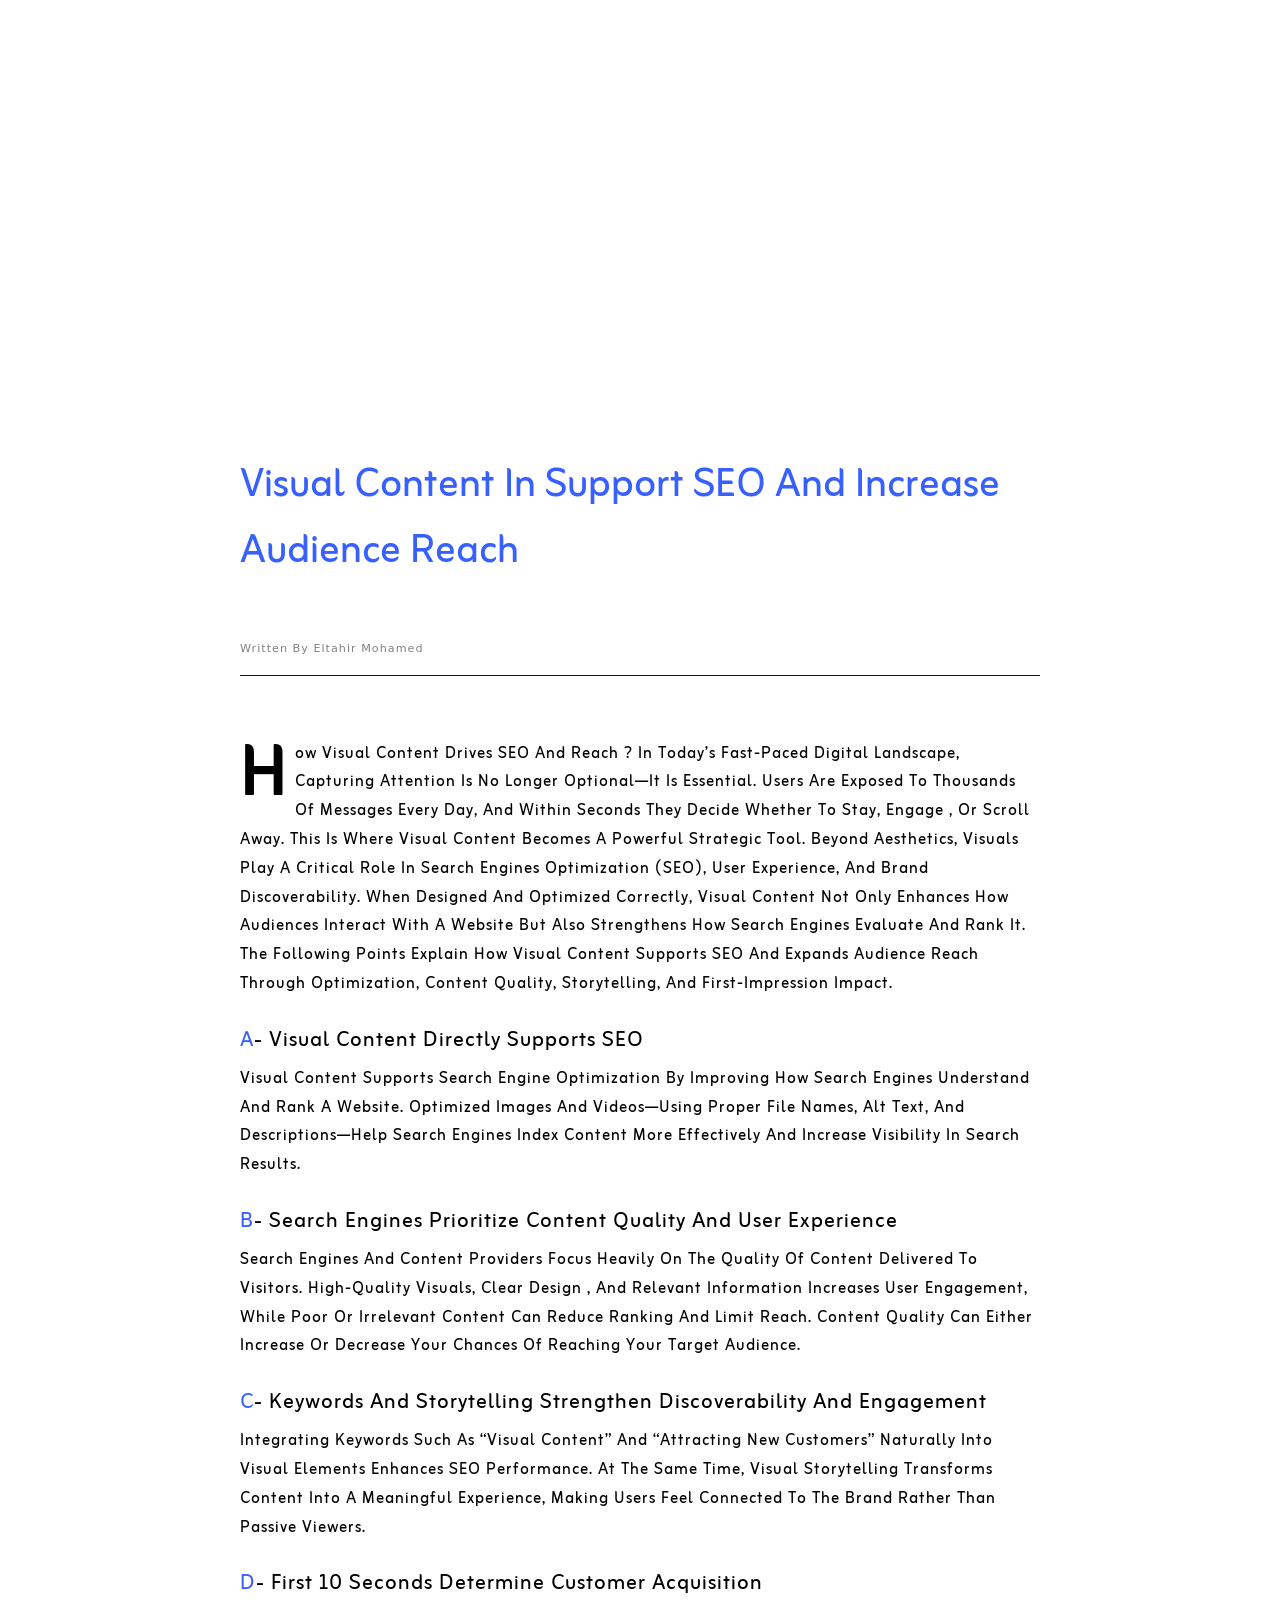
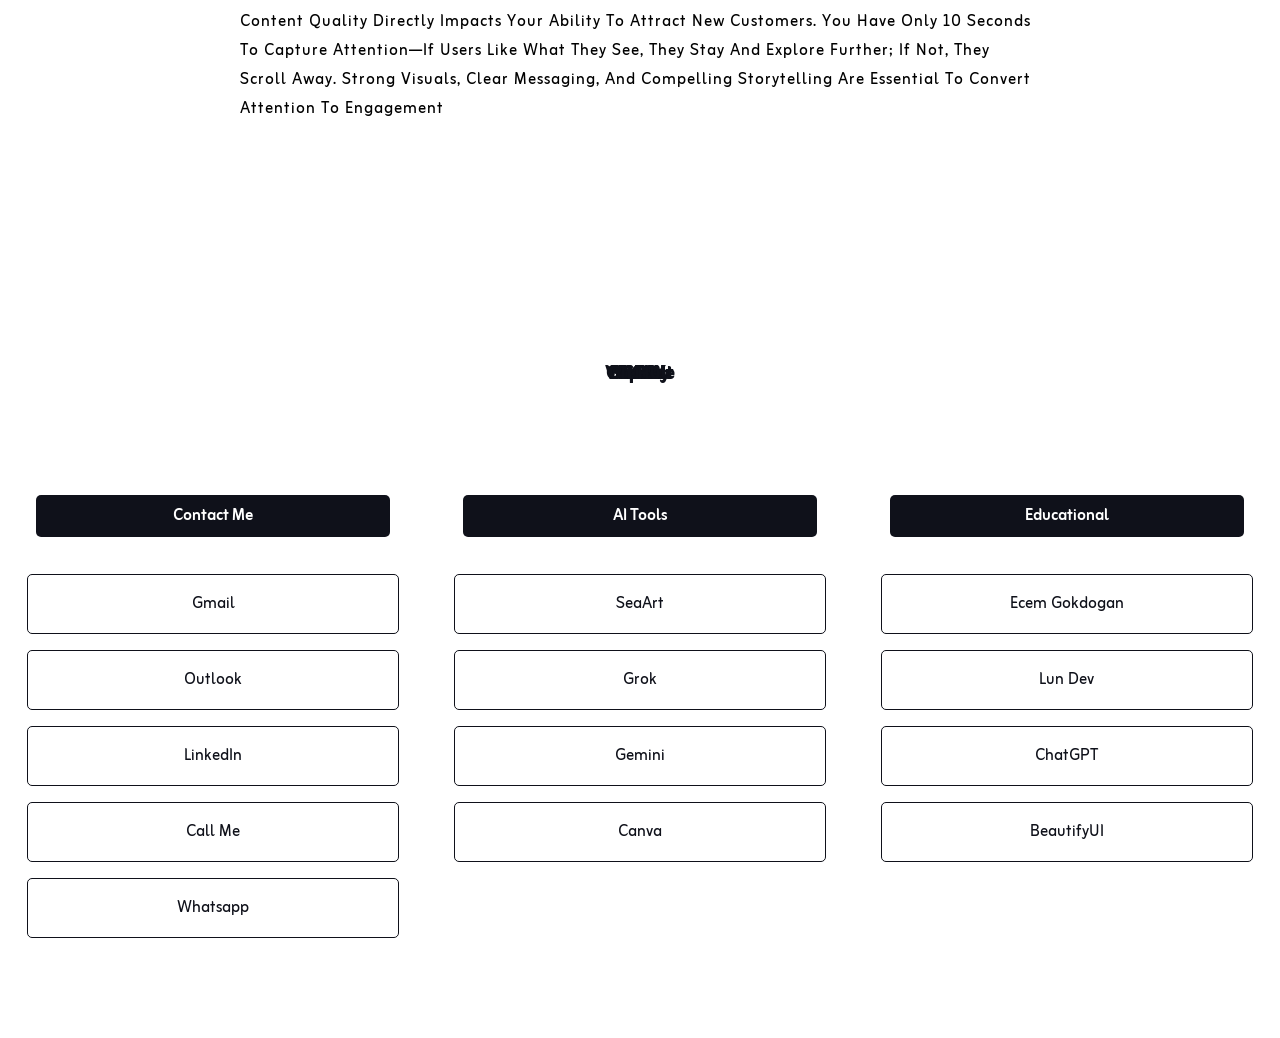
==== commit 1e002eff: "Revise description of BeautifyUI platform" ====
--- a/protofoilo/beautify-ui/index.html
+++ b/protofoilo/beautify-ui/index.html
@@ -28,8 +28,8 @@
 
             <div class="eltahir-brand">
             <h1>BeautifyUI</h1>
-            <p>BeautifyUI is basically an educational platforms owned and built by Eltahir Mohamed, Specialized
-                in UI-UX Design, Graphics Design, front End development, SEO Support , and provide Design content </p>
+            <p>BeautifyUI is a modern educational platform founded and developed by Eltahir Mohamed, dedicated to UI/UX design,
+             graphic design, front-end development, SEO support, and high-quality design content. </p>
             <button><a href="https://www.youtube.com/@beautifyUI" target="_blank" rel="noopener"> Explore</a></button>
             </div>
             <div class="sliders">
--- a/protofoilo/beautify-ui/CSS/style.css
+++ b/protofoilo/beautify-ui/CSS/style.css
@@ -72,6 +72,7 @@
     -webkit-user-select: none;
     -moz-user-select: none;
     -o-user-select:none;
+    text-transform: capitalize;
     user-select: none;
     scroll-behavior: smooth;
     scroll-padding: 2rem;
@@ -529,7 +530,7 @@
    margin-top: 1rem;
    font-size: 1.s2rem;
     font-family:"zain",sans-serif;
-   letter-spacing: 2px;
+   letter-spacing: 1px;
     padding: 1rem 2rem;
     border-radius: 250px;
     border: none;
@@ -639,7 +640,7 @@
     color: var(--unblack--);
     text-shadow: 0px 0px 5px var(--azure--);
     font-weight: 600;
-    letter-spacing: 2px;
+    letter-spacing: 1px;
     line-height: 1.5;
 
 }
@@ -793,7 +794,7 @@
     text-shadow: 0px 0px 3px var(--unblue--);
     font-family:"zain",sans-serif;
     font-weight: 500;
-    letter-spacing: 2px;
+    letter-spacing: 1px;
 }
 .design-main{
 width: 85%;
@@ -895,7 +896,7 @@
 .end h5{
     font-size: 1rem;
     font-weight: 400;
-    letter-spacing: 2px;
+    letter-spacing: 1px;
 }
 .design-main{
 padding: 2rem;
@@ -1291,7 +1292,7 @@
     font-size: .5rem;   
     max-width: 250px;
     line-height: .7rem;
-    letter-spacing: 1.5px;
+    letter-spacing: 1px;
 }
 /* //myinfo end  */
 .G-D-i1 p,.G-D-i2 p,.G-D-i3 p{
@@ -1847,7 +1848,7 @@
     text-align: left;
     font-size: 1rem;
      line-height: 1.8;
-     letter-spacing: 1.5px;
+     letter-spacing: 1px;
     margin: 0 auto;
     font-family:"zain",sans-serif;
   color: var(--black--);
